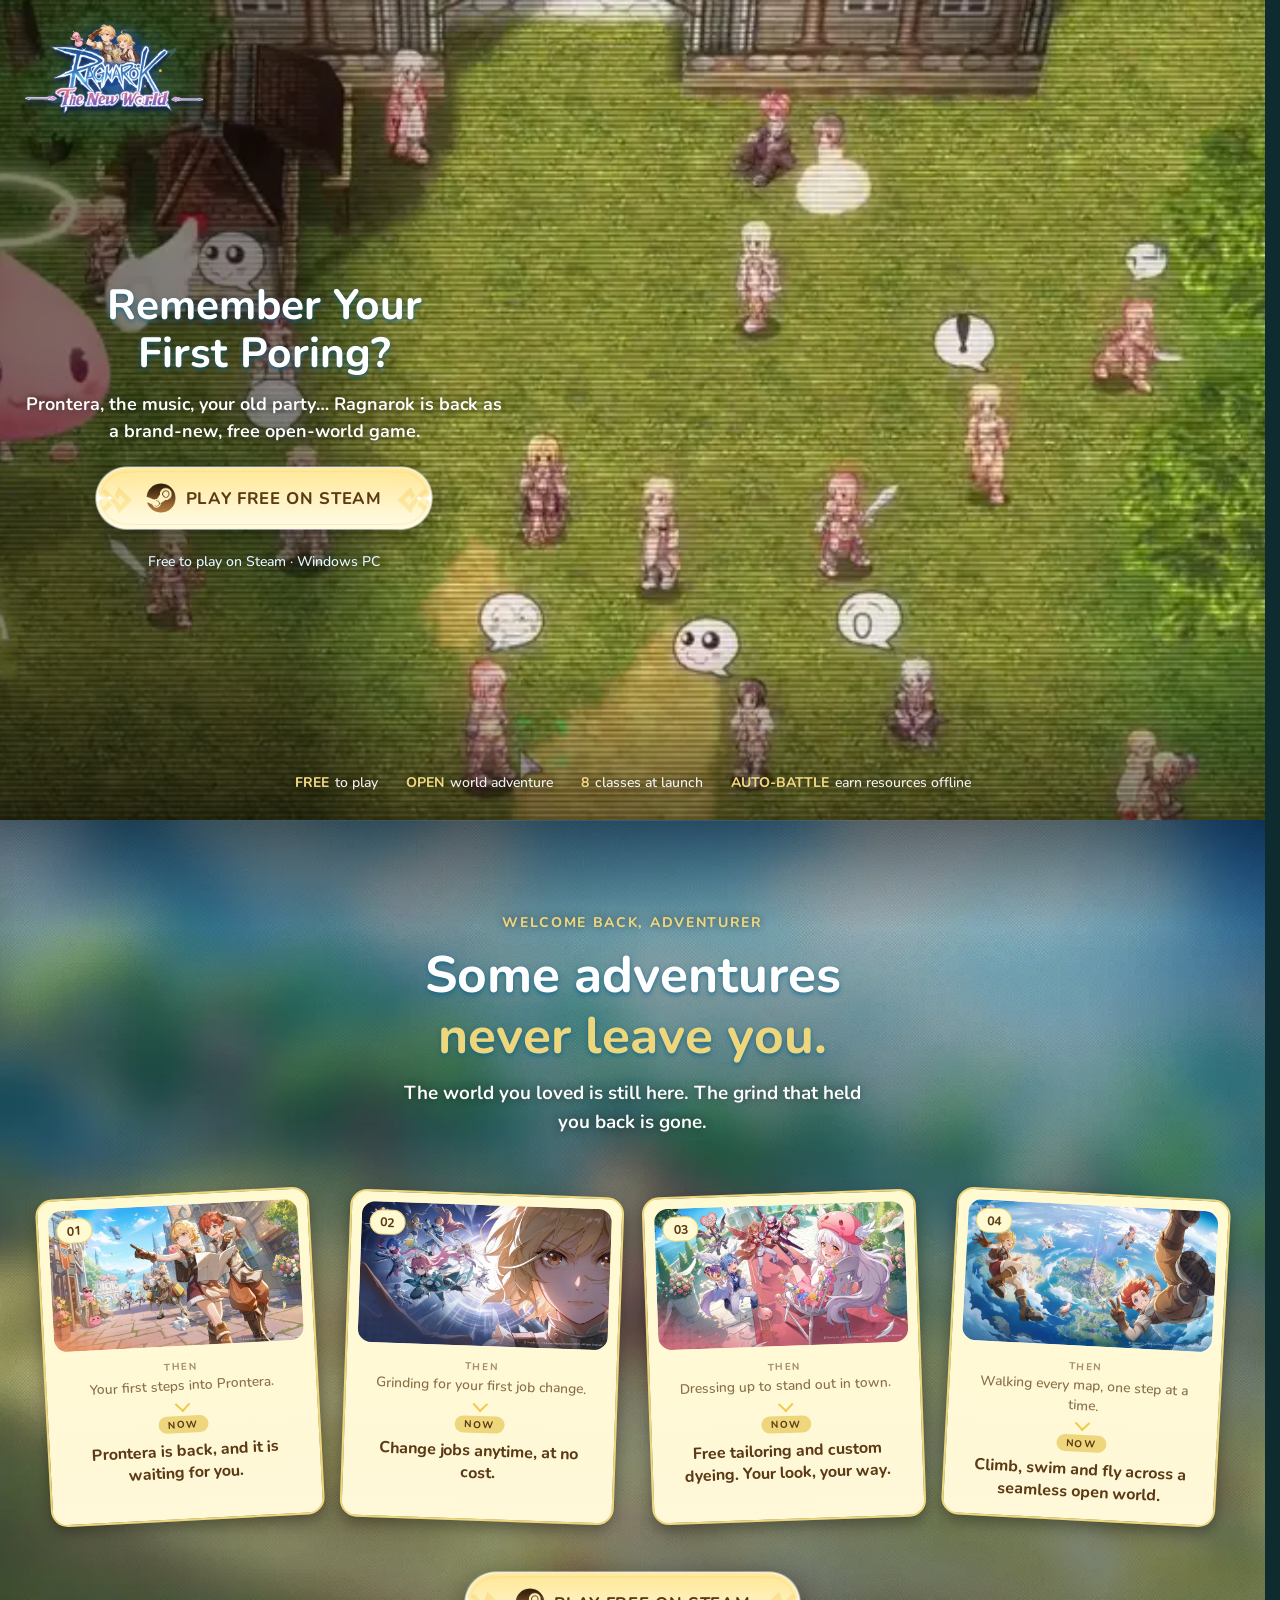
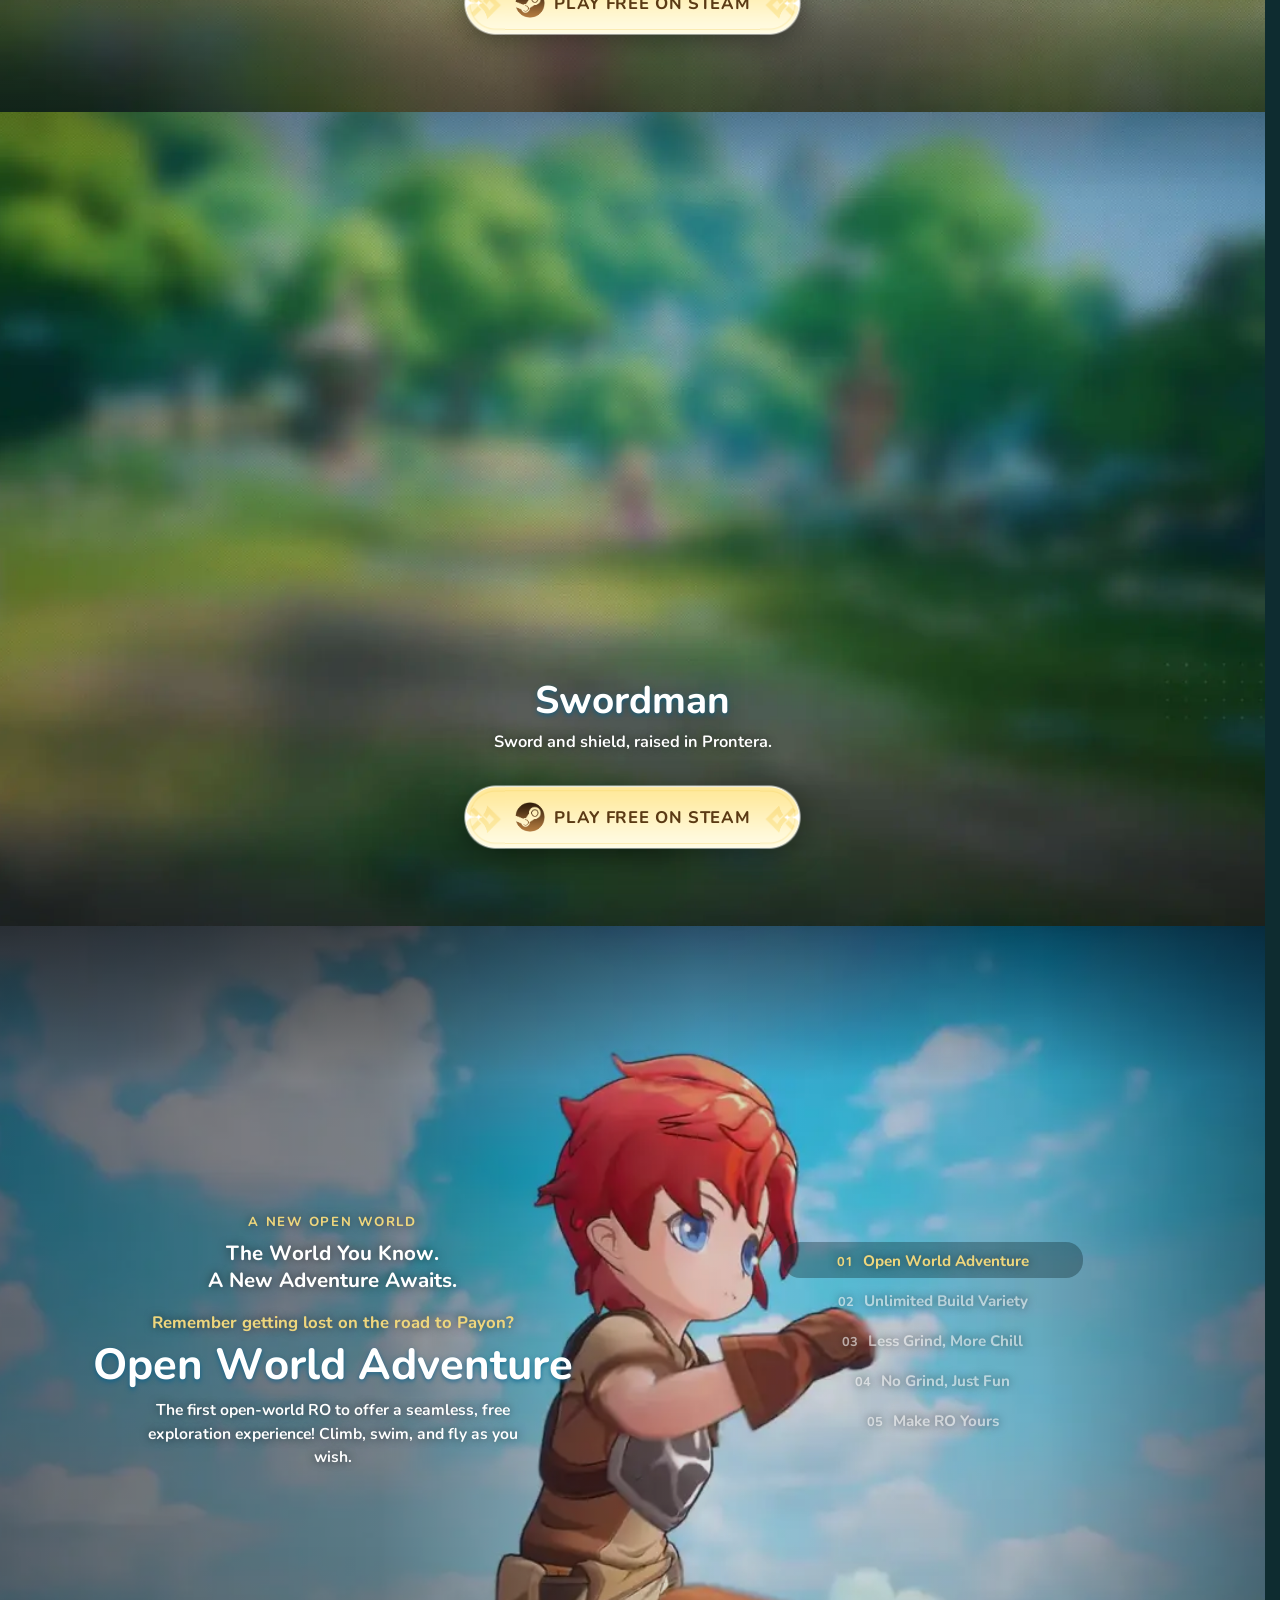
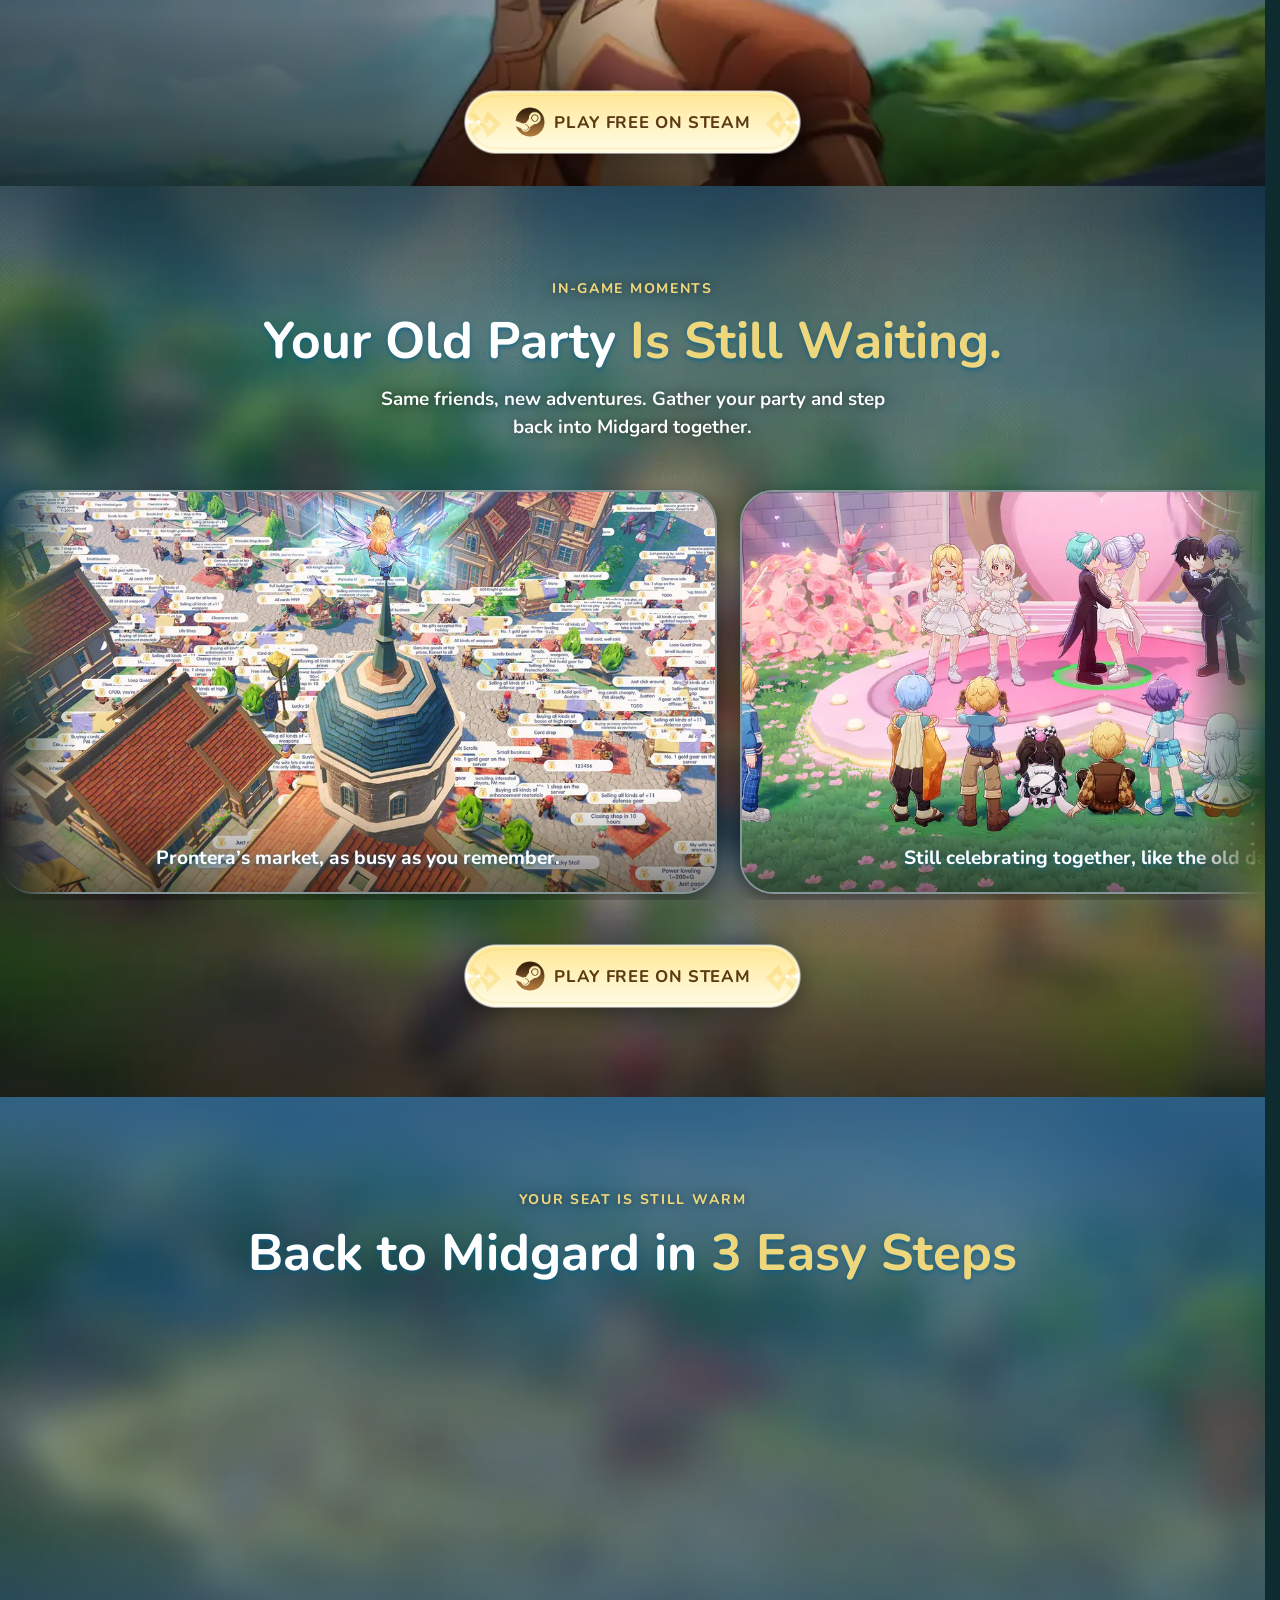
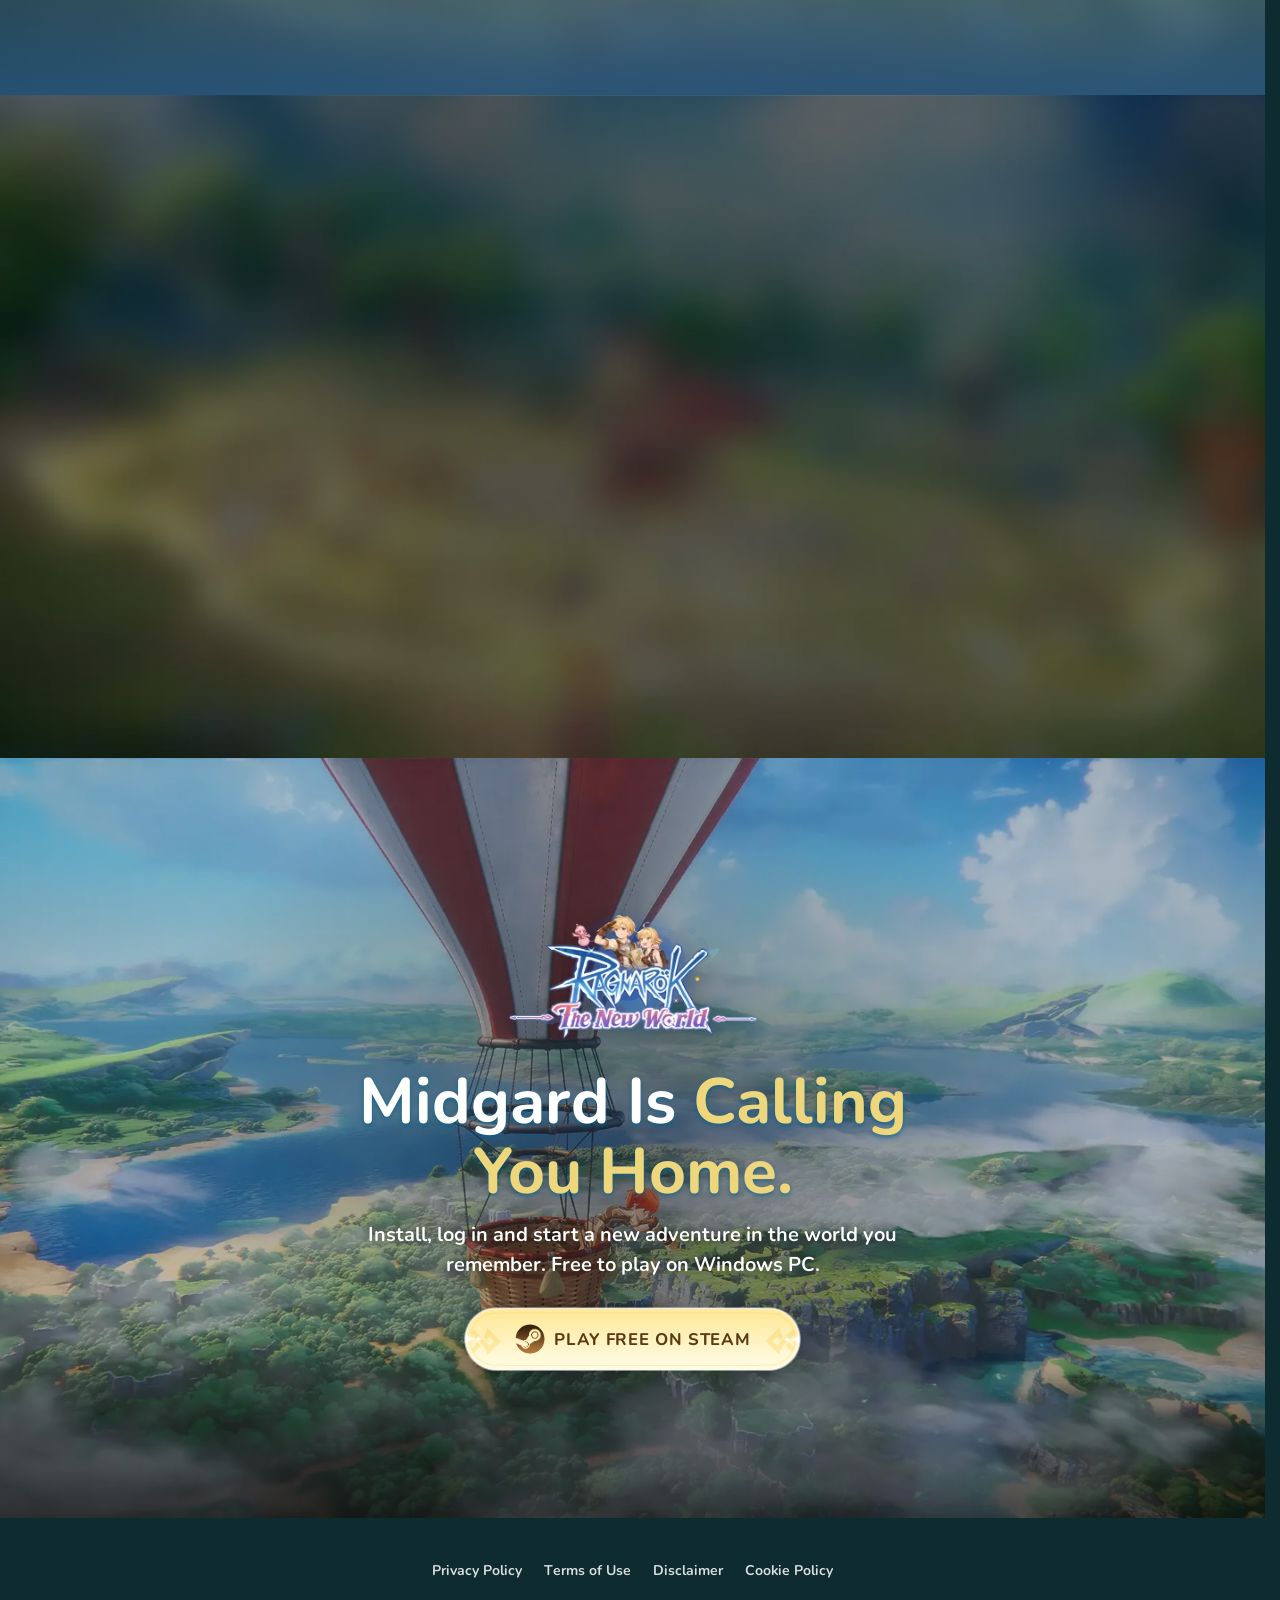
==== index.html @ 5832ddd7 "Landing Ragnarok Thaïlande – version 2 (nostalgie, charte officielle) Co-Authored-By: Claude Sonnet " ====
<!doctype html><html lang="en"><head><meta charset="utf-8"><meta name="viewport" content="width=device-width,initial-scale=1,viewport-fit=cover"><title>Ragnarok: The New World | Play Free on Steam</title><meta name="description" content="Midgard is calling you back. The world you remember, rebuilt as a vast open world. Play Ragnarok: The New World free on PC / Steam."><meta name="robots" content="noindex,nofollow"><meta property="og:type" content="website"><meta property="og:title" content="Ragnarok: The New World | Play Free on Steam"><meta property="og:description" content="Midgard is calling you back. The world you remember, rebuilt as a vast open world. Free to play on PC / Steam."><meta name="twitter:card" content="summary_large_image"><meta name="theme-color" content="#234b70"><meta name="color-scheme" content="dark"><link rel="icon" type="image/webp" href="assets/images/logo-small.webp"><link rel="preload" as="image" href="assets/images/hero-nostalgia-poster.webp" media="(min-width:901px)"><link rel="preload" as="image" href="assets/images/hero-nostalgia-bg-m.webp" media="(max-width:900px)"><noscript><style>.rv{opacity:1!important;transform:none!important}.keyart img,.wide img{clip-path:none!important;transform:none!important}.wide .cap{opacity:1!important;transform:none!important}</style></noscript><link rel="preload" as="font" type="font/woff2" href="assets/fonts/chiron-latin.woff2" crossorigin><link rel="stylesheet" href="assets/fonts/fonts.css?v=1"><link rel="stylesheet" href="style.css?v=74"><meta property="og:image" content="assets/images/og-image.webp"><meta property="og:image:alt" content="The world of Ragnarok: The New World"><meta name="twitter:image" content="assets/images/og-image.webp"><script type="application/ld+json">{"@context":"https://schema.org","@type":"WebSite","name":"Ragnarok: The New World","inLanguage":["en","th"]}</script></head><body><a class="skip" href="#main" data-i18n="skip">Skip to main content</a><header class="top" id="top"><div class="wrap"><img class="logo" src="assets/images/logo-header.webp" alt="Ragnarok: The New World" width="320" height="190"> <a class="cta sm" href="https://store.steampowered.com/app/4212480/Ragnarok_The_New_World/" rel="noopener" data-cta="header"><img class="cta-ico" src="assets/images/steam-icon.webp" alt="" width="22" height="22"><span data-i18n="cta">PLAY FREE ON STEAM</span></a></div></header><main id="main" tabindex="-1"><section class="hero hero--split" id="hero" aria-labelledby="hero-title"><div class="wrap hero-grid"><div class="hero-copy"><img class="hero-logo" fetchpriority="high" decoding="async" src="assets/images/logo-420.webp" srcset="assets/images/logo-280.webp 280w, assets/images/logo-420.webp 420w" sizes="(max-width: 820px) 210px, 280px" alt="Ragnarok: The New World" width="520" height="282"><h1 id="hero-title"><span class="hl" data-i18n="h1">Remember Your First Poring?</span></h1><p class="sub" data-i18n="heroSub">Prontera, the music, your old party… Ragnarok is back as a brand-new, free open-world game.</p><a class="cta" href="https://store.steampowered.com/app/4212480/Ragnarok_The_New_World/" rel="noopener" data-cta="hero"><img class="cta-ico" src="assets/images/steam-icon.webp" alt="" width="30" height="30"> <span data-i18n="cta">PLAY FREE ON STEAM</span></a><p class="cta-note" data-i18n="ctaNote">Free to play on Steam · Windows PC</p><p class="phone-note" aria-live="polite"><span data-i18n="phoneNote">This is a Windows PC game. On your phone?</span> <button type="button" class="linkbtn" id="sendPc" data-i18n="copyLink">Send the link to my PC</button><span class="copied" role="status"></span></p></div><div class="hero-media"><video class="hero-video" id="heroVideo" muted loop playsinline preload="none" poster="assets/images/hero-nostalgia-poster.webp" aria-hidden="true" tabindex="-1"></video></div></div><div class="strip hero-facts"><div class="wrap"><div class="fact"><b data-i18n="s1">FREE</b><span data-i18n="s1d">to play</span></div><div class="fact"><b data-i18n="s2">OPEN</b><span data-i18n="s2d">world adventure</span></div><div class="fact"><b data-i18n="s3">8</b><span data-i18n="s3d">classes at launch</span></div><div class="fact"><b data-i18n="s4">AUTO-BATTLE</b><span data-i18n="s4d">earn resources offline</span></div></div></div></section><section class="memory memory--v4" id="memory" aria-labelledby="memory-title"><div class="wrap"><div class="m3-head rv"><span class="eyebrow m4-eye" data-i18n="mEye">Welcome back, adventurer</span><h2 id="memory-title"><span data-i18n="mTitle">Some adventures <span class="hl">never leave you.</span></span></h2><p class="sub" data-i18n="mSub">The world you loved is still here. The grind that held you back is gone.</p></div><ul class="m4-cards rv"><li class="m4-card m4-c1"><div class="m4-photo"><img data-src="assets/images/memo-wp1.webp" alt="" width="800" height="450" loading="lazy" decoding="async"><span class="m4-num">01</span></div><div class="m4-text"><p class="m4-then"><span class="m4-tag" data-i18n="tnThen">Then</span><span data-i18n="tn1a">Your first steps into Prontera.</span></p><span class="m4-arrow" aria-hidden="true"></span><p class="m4-now"><span class="m4-tag m4-tag-now" data-i18n="tnNow">Now</span><span data-i18n="tn1b">Prontera is back, and it is waiting for you.</span></p></div></li><li class="m4-card m4-c2"><div class="m4-photo"><img data-src="assets/images/memo-wp2.webp" alt="" width="800" height="450" loading="lazy" decoding="async"><span class="m4-num">02</span></div><div class="m4-text"><p class="m4-then"><span class="m4-tag" data-i18n="tnThen">Then</span><span data-i18n="tn2a">Grinding for your first job change.</span></p><span class="m4-arrow" aria-hidden="true"></span><p class="m4-now"><span class="m4-tag m4-tag-now" data-i18n="tnNow">Now</span><span data-i18n="tn2b">Change jobs anytime, at no cost.</span></p></div></li><li class="m4-card m4-c3"><div class="m4-photo"><img data-src="assets/images/memo-wp3.webp" alt="" width="800" height="450" loading="lazy" decoding="async"><span class="m4-num">03</span></div><div class="m4-text"><p class="m4-then"><span class="m4-tag" data-i18n="tnThen">Then</span><span data-i18n="tn3a">Dressing up to stand out in town.</span></p><span class="m4-arrow" aria-hidden="true"></span><p class="m4-now"><span class="m4-tag m4-tag-now" data-i18n="tnNow">Now</span><span data-i18n="tn3b">Free tailoring and custom dyeing. Your look, your way.</span></p></div></li><li class="m4-card m4-c4"><div class="m4-photo"><img data-src="assets/images/memo-wp4.webp" alt="" width="800" height="450" loading="lazy" decoding="async"><span class="m4-num">04</span></div><div class="m4-text"><p class="m4-then"><span class="m4-tag" data-i18n="tnThen">Then</span><span data-i18n="tn4a">Walking every map, one step at a time.</span></p><span class="m4-arrow" aria-hidden="true"></span><p class="m4-now"><span class="m4-tag m4-tag-now" data-i18n="tnNow">Now</span><span data-i18n="tn4b">Climb, swim and fly across a seamless open world.</span></p></div></li></ul><div class="tn-cta rv"><a class="cta" href="https://store.steampowered.com/app/4212480/Ragnarok_The_New_World/" rel="noopener" data-cta="memory"><img class="cta-ico" src="assets/images/steam-icon.webp" alt="" width="30" height="30"> <span data-i18n="cta">PLAY FREE ON STEAM</span></a></div></div></section><section class="classes classes--ro lu" id="classes" aria-labelledby="classes-title"><div class="wrap"><div class="rs-head rv"><span class="eyebrow" data-i18n="clsEye">Your old main</span><h2 id="classes-title"><span data-i18n="clsTitle">Which Class Was Yours?</span></h2><p class="sub" data-i18n="clsSub">Choose the class you loved, or try a new path.</p></div></div><div class="lu-stage rv"><div class="lu-row"><button type="button" class="lu-duo lu-merchant" data-cls="merchant" aria-pressed="false" style="--i:0"><img data-src="assets/images/cls/card-merchant.webp" alt="" width="538" height="560" decoding="async"><span class="lu-lbl">Merchant</span></button><button type="button" class="lu-duo lu-thief" data-cls="thief" aria-pressed="false" style="--i:1"><img data-src="assets/images/cls/card-thief.webp" alt="" width="464" height="560" decoding="async"><span class="lu-lbl">Thief</span></button><button type="button" class="lu-duo lu-archer" data-cls="archer" aria-pressed="false" style="--i:2"><img data-src="assets/images/cls/card-archer.webp" alt="" width="460" height="560" decoding="async"><span class="lu-lbl">Archer</span></button><button type="button" class="lu-duo lu-swordman is-on" data-cls="swordman" aria-pressed="true" style="--i:3"><img data-src="assets/images/cls/card-swordman.webp" alt="" width="630" height="560" decoding="async"><span class="lu-lbl">Swordman</span></button><button type="button" class="lu-duo lu-mage" data-cls="mage" aria-pressed="false" style="--i:4"><img data-src="assets/images/cls/card-mage.webp" alt="" width="570" height="560" decoding="async"><span class="lu-lbl">Mage</span></button><button type="button" class="lu-duo lu-acolyte" data-cls="acolyte" aria-pressed="false" style="--i:5"><img data-src="assets/images/cls/card-acolyte.webp" alt="" width="530" height="560" decoding="async"><span class="lu-lbl">Acolyte</span></button><button type="button" class="lu-duo lu-gunslinger" data-cls="gunslinger" aria-pressed="false" style="--i:6"><img data-src="assets/images/cls/card-gunslinger.webp" alt="" width="538" height="560" decoding="async"><span class="lu-lbl">Gunslinger</span></button><button type="button" class="lu-duo lu-druid" data-cls="druid" aria-pressed="false" style="--i:7"><img data-src="assets/images/cls/card-druid.webp" alt="" width="506" height="560" decoding="async"><span class="lu-lbl">Druid</span></button></div></div><div class="wrap"><div class="lu-panel" aria-live="polite"><span class="lu-new" data-i18n="clsNew" hidden>New class</span><h3 class="lu-name">Swordman</h3><p class="lu-tag" data-i18n="ct_swordman">Sword and shield, raised in Prontera.</p></div><div class="rs-cta"><a class="cta" href="https://store.steampowered.com/app/4212480/Ragnarok_The_New_World/" rel="noopener" data-cta="classes"><img class="cta-ico" src="assets/images/steam-icon.webp" alt="" width="30" height="30"> <span data-i18n="cta">PLAY FREE ON STEAM</span></a></div></div></section><section class="world world--tabs" id="world" aria-labelledby="world-title"><div class="ws-bgs" aria-hidden="true"><div class="ws-bg is-on" data-i="1"><img class="ws-poster" src="assets/images/world/w1-poster.webp" alt=""  decoding="async"><video muted playsinline preload="none" data-src="assets/video/world/w1.mp4?v=2"></video></div><div class="ws-bg" data-i="2"><img class="ws-poster" src="assets/images/world/w2-poster.webp" alt="" loading="lazy" decoding="async"><video muted playsinline preload="none" data-src="assets/video/world/w2.mp4?v=2"></video></div><div class="ws-bg" data-i="3"><img class="ws-poster" src="assets/images/world/w3-poster.webp" alt="" loading="lazy" decoding="async"><video muted playsinline preload="none" data-src="assets/video/world/w3.mp4?v=2"></video></div><div class="ws-bg" data-i="4"><img class="ws-poster" src="assets/images/world/w4-poster.webp" alt="" loading="lazy" decoding="async"><video muted playsinline preload="none" data-src="assets/video/world/w4.mp4?v=2"></video></div><div class="ws-bg" data-i="5"><img class="ws-poster" src="assets/images/world/w5-poster.webp" alt="" loading="lazy" decoding="async"><video muted playsinline preload="none" data-src="assets/video/world/w5.mp4?v=2"></video></div></div><div class="ws-shade" aria-hidden="true"></div><div class="wrap ws-inner"><div class="ws-copy"><div class="ws-head"><span class="eyebrow" data-i18n="wEye">A new open world</span><h2 id="world-title"><span data-i18n="wTitle">The World You Know.<br><span class="hl">A New Adventure Awaits.</span></span></h2></div><div class="ws-steps" aria-live="polite"><div class="ws-step is-on" data-i="1"><p class="ws-kick" data-i18n="wk1">Remember getting lost on the road to Payon?</p><h3 data-i18n="wt1">Open World Adventure</h3><p data-i18n="wd1">The first open-world RO to offer a seamless, free exploration experience! Climb, swim, and fly as you wish.</p></div><div class="ws-step" data-i="2"><p class="ws-kick" data-i18n="wk2">Those nights debating stat points with friends?</p><h3 data-i18n="wt2">Unlimited Build Variety</h3><p data-i18n="wd2">No fixed meta, no standard solution. Mix and match skills freely, and respec and change jobs at zero cost!</p></div><div class="ws-step" data-i="3"><p class="ws-kick" data-i18n="wk3">That breath you held at the refiner?</p><h3 data-i18n="wt3">Less Grind, More Chill</h3><p data-i18n="wd3">Grow even while you’re offline. Resource retrieval is free forever, and you can safely refine up to +15 without losing levels or breaking your gear!</p></div><div class="ws-step" data-i="4"><p class="ws-kick" data-i18n="wk4">Leaving the game on all night to farm?</p><h3 data-i18n="wt4">No Grind, Just Fun</h3><p data-i18n="wd4">Auto-battle frees up your hands, while offline rewards accumulate continuously. No burnout, no competition. Just pure RO fun, made easy.</p></div><div class="ws-step" data-i="5"><p class="ws-kick" data-i18n="wk5">Showing off your first rare headgear?</p><h3 data-i18n="wt5">Make RO Yours</h3><p data-i18n="wd5">Free tailoring, custom dyeing and detailed adjustments. Mix and match pieces to create a unique look across the server!</p></div></div><div class="ws-cta"><a class="cta" href="https://store.steampowered.com/app/4212480/Ragnarok_The_New_World/" rel="noopener" data-cta="world"><img class="cta-ico" src="assets/images/steam-icon.webp" alt="" width="30" height="30"> <span data-i18n="cta">PLAY FREE ON STEAM</span></a></div></div><ol class="ws-tabs"><li><button type="button" class="ws-tab is-on" data-i="1" aria-pressed="true"><span class="ws-tn">01</span><span data-i18n="wt1">Open World Adventure</span></button></li><li><button type="button" class="ws-tab" data-i="2" aria-pressed="false"><span class="ws-tn">02</span><span data-i18n="wt2">Unlimited Build Variety</span></button></li><li><button type="button" class="ws-tab" data-i="3" aria-pressed="false"><span class="ws-tn">03</span><span data-i18n="wt3">Less Grind, More Chill</span></button></li><li><button type="button" class="ws-tab" data-i="4" aria-pressed="false"><span class="ws-tn">04</span><span data-i18n="wt4">No Grind, Just Fun</span></button></li><li><button type="button" class="ws-tab" data-i="5" aria-pressed="false"><span class="ws-tn">05</span><span data-i18n="wt5">Make RO Yours</span></button></li></ol></div></section><section class="play play--moments" id="play" aria-labelledby="play-title"><div class="wrap"><div class="pc-head rv"><span class="eyebrow" data-i18n="pEye">In-game moments</span><h2 id="play-title"><span data-i18n="pTitle">Your Old Party <span class="hl">Is Still Waiting.</span></span></h2><p class="sub" data-i18n="pSub">Same friends, new adventures. Gather your party and step back into Midgard together.</p></div></div><div class="mo-reel rv"><div class="mo-track"><figure class="mo-slide"><img data-src="assets/images/moments/m1.webp?v=2" alt="" width="1120" height="630" decoding="async"><figcaption data-i18n="mc1">Prontera’s market, as busy as you remember.</figcaption></figure><figure class="mo-slide"><img data-src="assets/images/moments/m2.webp?v=2" alt="" width="1120" height="630" decoding="async"><figcaption data-i18n="mc2">Still celebrating together, like the old days.</figcaption></figure><figure class="mo-slide"><img data-src="assets/images/moments/m3.webp?v=2" alt="" width="1120" height="630" decoding="async"><figcaption data-i18n="mc3">Your party, ready for the next journey.</figcaption></figure><figure class="mo-slide"><img data-src="assets/images/moments/m4.webp?v=2" alt="" width="1120" height="630" decoding="async"><figcaption data-i18n="mc4">Remember just hanging out in town with friends?</figcaption></figure><figure class="mo-slide"><img data-src="assets/images/moments/m5.webp?v=2" alt="" width="1120" height="630" decoding="async"><figcaption data-i18n="mc5">Some evenings in Midgard you never forget.</figcaption></figure><figure class="mo-slide" aria-hidden="true"><img data-src="assets/images/moments/m1.webp?v=2" alt="" width="1120" height="630" decoding="async"><figcaption data-i18n="mc1">Prontera’s market, as busy as you remember.</figcaption></figure><figure class="mo-slide" aria-hidden="true"><img data-src="assets/images/moments/m2.webp?v=2" alt="" width="1120" height="630" decoding="async"><figcaption data-i18n="mc2">Still celebrating together, like the old days.</figcaption></figure><figure class="mo-slide" aria-hidden="true"><img data-src="assets/images/moments/m3.webp?v=2" alt="" width="1120" height="630" decoding="async"><figcaption data-i18n="mc3">Your party, ready for the next journey.</figcaption></figure><figure class="mo-slide" aria-hidden="true"><img data-src="assets/images/moments/m4.webp?v=2" alt="" width="1120" height="630" decoding="async"><figcaption data-i18n="mc4">Remember just hanging out in town with friends?</figcaption></figure><figure class="mo-slide" aria-hidden="true"><img data-src="assets/images/moments/m5.webp?v=2" alt="" width="1120" height="630" decoding="async"><figcaption data-i18n="mc5">Some evenings in Midgard you never forget.</figcaption></figure></div></div><div class="wrap"><div class="pc-cta"><a class="cta" href="https://store.steampowered.com/app/4212480/Ragnarok_The_New_World/" rel="noopener" data-cta="play"><img class="cta-ico" src="assets/images/steam-icon.webp" alt="" width="30" height="30"> <span data-i18n="cta">PLAY FREE ON STEAM</span></a></div></div></section><section class="steps steps--path" id="steps" aria-labelledby="steps-title"><div class="wrap"><div class="head rv"><span class="eyebrow" data-i18n="stEye">Your seat is still warm</span><h2 id="steps-title"><span data-i18n="stTitle">Back to Midgard in <span class="hl">3 Easy Steps</span></span></h2></div><div class="steps-grid sp-path rv"><div class="step"><span class="sp-num" aria-hidden="true">01</span><h3 data-i18n="st1">Open Steam</h3><p data-i18n="st1d">Press Play Free on Steam. The game page opens on Steam.</p></div><div class="step"><span class="sp-num" aria-hidden="true">02</span><h3 data-i18n="st2">Install for free</h3><p data-i18n="st2d">Download the game. It needs at least 30 GB of free space.</p></div><div class="step"><span class="sp-num" aria-hidden="true">03</span><h3 data-i18n="st3">Create an account and log in</h3><p data-i18n="st3d">Make your Gravity account in the launcher, then log in and enter Midgard.</p></div></div><div class="cta-row rv"><a class="cta" href="https://store.steampowered.com/app/4212480/Ragnarok_The_New_World/" rel="noopener" data-cta="steps"><img class="cta-ico" src="assets/images/steam-icon.webp" alt="" width="30" height="30"><span data-i18n="cta">PLAY FREE ON STEAM</span></a></div></div></section><section class="faq faq--ro" id="faq" aria-labelledby="faq-title"><div class="wrap"><div class="head rv"><span class="eyebrow" data-i18n="qEye">Good to know</span><h2 id="faq-title"><span data-i18n="qTitle">Quick answers</span></h2></div><div class="faq-list rv"><details><summary data-i18n="q1">Is it really free?</summary><p data-i18n="a1">Yes. Ragnarok: The New World is free to play on Steam. It includes optional in-app purchases.</p></details><details><summary data-i18n="q2">Do I need an account?</summary><p data-i18n="a2">Yes. A Gravity account is required and you create it in the game launcher the first time you start.</p></details><details><summary data-i18n="q3">Will it run on my PC?</summary><p data-i18n="a3">It runs on Windows PC. Steam lists 12 GB of RAM as the minimum and 16 GB as recommended, plus 30 GB of free disk space and a broadband connection.</p></details><details><summary data-i18n="q4">Is this the original Ragnarok Online?</summary><p data-i18n="a4">No. It is a new game with a familiar world and classes, rebuilt as an open world. It is not the 2002 client.</p></details><details><summary data-i18n="q5">Is the game in Thai?</summary><p data-i18n="a5">Yes. Steam lists Thai with full audio support, along with English, Indonesian and Simplified Chinese.</p></details></div></div></section><section class="final final--ro" id="final" aria-labelledby="final-title"><div class="wrap rv"><img class="final-logo" src="assets/images/logo-420.webp" srcset="assets/images/logo-280.webp 280w, assets/images/logo-420.webp 420w" sizes="(max-width: 820px) 210px, 280px" alt="" loading="lazy" width="520" height="282"><h2 id="final-title"><span data-i18n="fTitle">Midgard Is <span class="hl">Calling You Home.</span></span></h2><p class="sub" data-i18n="fSub">Install, log in and start a new adventure in the world you remember. Free to play on Windows PC.</p><a class="cta" href="https://store.steampowered.com/app/4212480/Ragnarok_The_New_World/" rel="noopener" data-cta="final"><img class="cta-ico" src="assets/images/steam-icon.webp" alt="" width="30" height="30"> <span data-i18n="cta">PLAY FREE ON STEAM</span></a></div></section></main><footer><div class="wrap"><nav class="flinks" data-i18n-label="legalNav" aria-label="Legal"><a href="legal/privacy.html" data-i18n="fl1">Privacy Policy</a> <a href="legal/terms.html" data-i18n="fl2">Terms of Use</a> <a href="legal/disclaimer.html" data-i18n="fl3">Disclaimer</a> <a href="legal/cookies.html" data-i18n="fl4">Cookie Policy</a></nav></div></footer><div class="sticky" id="sticky"><a class="cta" href="https://store.steampowered.com/app/4212480/Ragnarok_The_New_World/" rel="noopener" data-cta="sticky"><img class="cta-ico" src="assets/images/steam-icon.webp" alt="" width="30" height="30"><span data-i18n="cta">PLAY FREE ON STEAM</span></a></div><script src="script.js?v=31" data-app defer="defer"></script><script src="assets/js/lineup.js?v=2" defer></script><script src="assets/js/world.js?v=3" defer></script><script src="assets/js/moments.js?v=2" defer></script></body></html>
---- assets/fonts/fonts.css ----
@font-face{font-family:'Chiron GoRound TC';font-style:normal;font-weight:400;font-display:swap;src:url(chiron-latin-ext.woff2) format('woff2');unicode-range:U+0100-02BA, U+02BD-02C5, U+02C7-02CC, U+02CE-02D7, U+02DD-02FF, U+0304, U+0308, U+0329, U+1D00-1DBF, U+1E00-1E9F, U+1EF2-1EFF, U+2020, U+20A0-20AB, U+20AD-20C4, U+2113, U+2C60-2C7F, U+A720-A7FF}
@font-face{font-family:'Chiron GoRound TC';font-style:normal;font-weight:400;font-display:swap;src:url(chiron-latin.woff2) format('woff2');unicode-range:U+0000-00FF, U+0131, U+0152-0153, U+02BB-02BC, U+02C6, U+02DA, U+02DC, U+0304, U+0308, U+0329, U+2000-206F, U+20AC, U+2122, U+2191, U+2193, U+2212, U+2215, U+FEFF, U+FFFD}
@font-face{font-family:'Chiron GoRound TC';font-style:normal;font-weight:500;font-display:swap;src:url(chiron-latin-ext.woff2) format('woff2');unicode-range:U+0100-02BA, U+02BD-02C5, U+02C7-02CC, U+02CE-02D7, U+02DD-02FF, U+0304, U+0308, U+0329, U+1D00-1DBF, U+1E00-1E9F, U+1EF2-1EFF, U+2020, U+20A0-20AB, U+20AD-20C4, U+2113, U+2C60-2C7F, U+A720-A7FF}
@font-face{font-family:'Chiron GoRound TC';font-style:normal;font-weight:500;font-display:swap;src:url(chiron-latin.woff2) format('woff2');unicode-range:U+0000-00FF, U+0131, U+0152-0153, U+02BB-02BC, U+02C6, U+02DA, U+02DC, U+0304, U+0308, U+0329, U+2000-206F, U+20AC, U+2122, U+2191, U+2193, U+2212, U+2215, U+FEFF, U+FFFD}
@font-face{font-family:'Chiron GoRound TC';font-style:normal;font-weight:600;font-display:swap;src:url(chiron-latin-ext.woff2) format('woff2');unicode-range:U+0100-02BA, U+02BD-02C5, U+02C7-02CC, U+02CE-02D7, U+02DD-02FF, U+0304, U+0308, U+0329, U+1D00-1DBF, U+1E00-1E9F, U+1EF2-1EFF, U+2020, U+20A0-20AB, U+20AD-20C4, U+2113, U+2C60-2C7F, U+A720-A7FF}
@font-face{font-family:'Chiron GoRound TC';font-style:normal;font-weight:600;font-display:swap;src:url(chiron-latin.woff2) format('woff2');unicode-range:U+0000-00FF, U+0131, U+0152-0153, U+02BB-02BC, U+02C6, U+02DA, U+02DC, U+0304, U+0308, U+0329, U+2000-206F, U+20AC, U+2122, U+2191, U+2193, U+2212, U+2215, U+FEFF, U+FFFD}
@font-face{font-family:'Noto Sans Thai';font-style:normal;font-weight:400;font-display:swap;src:url(notosans-thai.woff2) format('woff2');unicode-range:U+02D7, U+0303, U+0331, U+0E01-0E5B, U+200C-200D, U+25CC}
@font-face{font-family:'Noto Sans Thai';font-style:normal;font-weight:500;font-display:swap;src:url(notosans-thai.woff2) format('woff2');unicode-range:U+02D7, U+0303, U+0331, U+0E01-0E5B, U+200C-200D, U+25CC}
@font-face{font-family:'Noto Sans Thai';font-style:normal;font-weight:600;font-display:swap;src:url(notosans-thai.woff2) format('woff2');unicode-range:U+02D7, U+0303, U+0331, U+0E01-0E5B, U+200C-200D, U+25CC}
---- style.css ----
:root{--navy:#44684f;--navy2:#506759;--ink:#ffffff;--muted:rgba(255,255,255,.9);--gold:#ffdf65;--gold2:#f2c94c;--cream:#fff8d9;--pale:#eed67d;--radius:22px;--max:1180px}*{box-sizing:border-box}html{scroll-behavior:smooth;-webkit-text-size-adjust:100%}body{margin:0;background:var(--navy);color:var(--ink);text-shadow:0 0 8px rgba(0,0,0,.5);font-family:Nunito,Kanit,Noto Sans Thai,system-ui,-apple-system,Segoe UI,Roboto,sans-serif;line-height:1.55;overflow-x:hidden}img{max-width:100%;height:auto;display:block}a{color:inherit}.wrap{width:min(var(--max),100% - 32px);margin-inline:auto}.eyebrow{display:inline-block;font-weight:700;letter-spacing:.16em;text-transform:uppercase;font-size:.78rem;color:#eed67d;margin-bottom:.7rem}h1,h2,h3{line-height:1.12;margin:0}h2{font-size:clamp(1.9rem,4.6vw,3.2rem);font-weight:800;letter-spacing:-.01em}.hl{color:#fff8d9}.sub{color:var(--muted);font-size:clamp(1rem,2vw,1.18rem);max-width:58ch}section{position:relative;padding:clamp(56px,8vw,104px) 0}.head{position:relative;text-align:center;margin-bottom:40px}.head .sub{margin:.9rem auto 0}.cta{display:inline-flex;align-items:center;gap:.7rem;border:0;cursor:pointer;font:inherit;font-weight:700;color:#6b4923;text-decoration:none;background:linear-gradient(180deg,#fff8d9 0%,var(--gold) 55%,var(--gold2) 100%);padding:1.05rem 2.2rem;border-radius:999px;font-size:clamp(1.05rem,2.4vw,1.3rem);letter-spacing:.02em;box-shadow:0 10px 30px #f2c14e73,inset 0 2px #ffffffa6,inset 0 -4px #a0460059;transition:transform .15s,box-shadow .15s;position:relative;overflow:hidden}.cta:hover{transform:translateY(-2px) scale(1.03);box-shadow:0 14px 38px #f2c14e9e,inset 0 2px #ffffffa6,inset 0 -4px #a0460059}.cta:after{content:"";position:absolute;inset:0;background:linear-gradient(110deg,transparent 30%,rgba(255,255,255,.55) 50%,transparent 70%);transform:translate(-120%);animation:shine 3.2s ease-in-out infinite}@keyframes shine{60%,to{transform:translate(120%)}}.cta svg{width:1.35em;height:1.35em;flex:none}.cta.sm{padding:.55rem 1.3rem;font-size:.95rem;box-shadow:0 6px 18px #f2c14e66,inset 0 2px #fff9,inset 0 -3px #a0460059}.cta-note{margin:.8rem 0 0;font-size:.9rem;color:#fff;text-shadow:0 1px 8px rgba(0,0,0,.7)}:focus-visible{outline:3px solid #fffad1;outline-offset:3px}header.top{position:fixed;inset:0 0 auto;z-index:50;padding:9px 0;transition:background .25s,backdrop-filter .25s,transform .25s}header.top.solid{background:#000000db;backdrop-filter:blur(10px)}.top .wrap{display:flex;align-items:center;justify-content:space-between;gap:12px;min-height:50px}.top .logo,.top .cta{opacity:0;visibility:hidden;pointer-events:none;transition:opacity .3s,visibility .3s}.top .logo{height:48px;width:auto}header.top.solid .logo,header.top.solid .cta{opacity:1;visibility:visible;pointer-events:auto}.hero{min-height:min(100svh,820px);display:flex;align-items:center;padding:84px 0 56px;background:#44684f url(assets/images/hero-bg.webp) center 78%/cover no-repeat;isolation:isolate;overflow:hidden}.hero:before{content:"";position:absolute;inset:0;z-index:-1;background:radial-gradient(ellipse 62% 70% at 50% 46%,#0000008c,#0000004d 55%,#0000),linear-gradient(180deg,#0000 70%,#00000073)}.hero-video{position:absolute;inset:0;width:100%;height:100%;object-fit:cover;z-index:-2;background:#44684f}.hero-grid{display:grid;grid-template-columns:minmax(0,760px);gap:24px;align-items:center;justify-content:center;text-align:center}.hero h1{text-wrap:balance}.hero-logo{width:min(230px,52%);margin-bottom:10px;filter:drop-shadow(0 8px 22px rgba(0,0,0,.5));animation:float 3.2s ease-in-out infinite}@keyframes float{50%{transform:translateY(-8px)}}.hero .eyebrow{background:#0009;border:1px solid rgba(255,223,101,.55);padding:.28rem .8rem;border-radius:999px;letter-spacing:.1em;margin-bottom:.9rem}.hero h1{font-size:clamp(2.2rem,5vw,4.3rem);font-weight:800;letter-spacing:-.02em;text-shadow:0 4px 30px rgba(0,0,0,.55)}.hero h1 .hl{color:#fff}.hero .sub{margin:1rem 0 1.5rem;color:#fff;text-shadow:0 2px 14px rgba(0,0,0,.65)}.strip{background:#0000008c;border-block:1px solid rgba(255,255,255,.12);padding:0}.strip .wrap{display:grid;grid-template-columns:repeat(4,1fr);gap:0}.fact{padding:20px 14px;text-align:center;border-inline-end:1px solid rgba(255,255,255,.1)}.fact:last-child{border:0}.fact b{display:block;font-size:clamp(1.15rem,2.4vw,1.6rem);font-weight:800;color:#fff8d9}.fact span{font-size:.88rem;color:var(--muted)}.memory{background:linear-gradient(#0006,#0006),#44684f;overflow:hidden}.memory.ready{background:linear-gradient(#0006,#0006),url(assets/images/bg-feature.webp) center/cover}.memory:before{content:"";position:absolute;width:620px;height:620px;right:-160px;top:-120px;border-radius:50%;background:radial-gradient(circle,rgba(255,223,101,.16),transparent 65%);pointer-events:none}.memory-grid{display:grid;grid-template-columns:.85fr 1.15fr;gap:clamp(24px,5vw,64px);align-items:center;position:relative}.memories{list-style:none;margin:1.6rem 0 0;padding:0;display:grid;gap:10px}.memories li{display:flex;align-items:center;gap:16px;padding:14px 18px;border-radius:16px;background:#00000073;border:1px solid rgba(255,255,255,.12);font-weight:600;font-size:1.05rem}.memories b{font-size:1.5rem;font-weight:800;color:#eed67d;min-width:2.2ch}.bridge{margin:1.6rem 0 0;font-size:clamp(1.2rem,2.6vw,1.6rem);font-weight:700;line-height:1.3;color:#fff}.keyart{margin:0;position:relative}.keyart:before{content:"";position:absolute;inset:-3px;border-radius:26px;background:var(--gold);box-shadow:0 0 14px #ffdf6540;z-index:0}.keyart img{position:relative;z-index:1;width:100%;aspect-ratio:1000/563;object-fit:cover;object-position:50% 50%;border-radius:24px;box-shadow:0 30px 70px #0000008c}.ribbon-wrap{overflow:hidden;background:var(--navy);position:relative;z-index:4}.ribbon{overflow:hidden;background:#00000080;color:#fff8d9;font-weight:800;letter-spacing:.14em;font-size:clamp(.9rem,2vw,1.15rem);padding:.75rem 0}.ribbon-track{display:flex;width:max-content;animation:marq 26s linear infinite}.ribbon-track span{white-space:pre;padding-right:.5ch}@keyframes marq{to{transform:translate(-25%)}}.classes{background:#44684f;overflow:hidden}.classes.ready{background:url(assets/images/bg-occupation.webp) center/cover}.classes:before{content:"";position:absolute;inset:0;background:#00000059;pointer-events:none}.car{position:relative}.track{display:flex;gap:18px;overflow-x:auto;scroll-snap-type:x mandatory;padding:10px 4px 26px;scrollbar-width:none;-webkit-overflow-scrolling:touch}.track::-webkit-scrollbar{display:none}.slide{flex:0 0 clamp(250px,28%,340px);scroll-snap-align:center}.ccard{height:100%;background:#00000073;border:1px solid rgba(255,255,255,.12);border-radius:var(--radius);padding:16px 16px 20px;text-align:center;transition:transform .2s ease-out,translate .25s,scale .25s,border-color .25s,box-shadow .25s}.ccard:hover{translate:0 -8px;border-color:var(--gold);box-shadow:0 18px 40px #0006}.ccard .art{height:270px;display:grid;place-items:center;margin-bottom:8px}.ccard .art img{height:270px;width:auto;max-width:100%;object-fit:contain;filter:drop-shadow(0 14px 18px rgba(0,0,0,.45))}.ccard h3{font-size:1.4rem;font-weight:700}.tag{display:inline-block;margin-top:.35rem;font-size:.78rem;font-weight:600;letter-spacing:.08em;text-transform:uppercase;color:#e0f7ff;background:#274a2199;border:1px solid rgba(255,255,255,.12);padding:.12rem .7rem;border-radius:999px}.tag.new{background:#ffdf65;border-color:#ffdf65;color:#6b4923;text-shadow:none}.arrows{display:flex;justify-content:center;gap:12px;align-items:center;margin-top:4px}.arrow{width:48px;height:48px;border-radius:50%;border:1px solid rgba(255,255,255,.55);background:#00000073;color:#fff;font-size:1.4rem;cursor:pointer;transition:background .2s}.arrow:hover{background:var(--gold);color:#6b4923;text-shadow:none}.dots{display:flex;gap:7px;margin:0 8px}.dots button{position:relative;width:9px;height:9px;border-radius:50%;border:0;padding:0;background:#fff6;cursor:pointer;transition:.2s}.dots button:after{content:"";position:absolute;inset:-9px}.dots button[aria-current=true]{background:var(--gold);width:24px;border-radius:9px}.world{background:linear-gradient(#00000073,#00000073),#44684f}.world.ready{background:linear-gradient(#00000073,#00000073),url(assets/images/bg-news.webp) center/cover}.world-grid{display:grid;grid-template-columns:repeat(5,1fr);gap:14px}.wcard{position:relative;border-radius:var(--radius);overflow:hidden;min-height:430px;background:#000 center/cover;display:flex;align-items:flex-end;isolation:isolate}.wcard:before{content:"";position:absolute;inset:0;background:inherit;z-index:-2;transition:transform .7s}.wcard:hover{filter:saturate(1.2)}.wcard:after{content:"";position:absolute;inset:0;z-index:-1;background:linear-gradient(180deg,transparent 40%,rgba(0,0,0,.92))}.wcard .txt{padding:18px;text-shadow:0 2px 10px rgba(0,0,0,.8)}.wcard .ttl{height:34px;width:auto;margin-bottom:10px}.wcard p{margin:0;font-size:.95rem;color:#fff}.wide{margin-top:26px;border-radius:var(--radius);overflow:hidden;border:1px solid rgba(255,255,255,.12);position:relative}.wide img{width:100%;aspect-ratio:21/9;object-fit:cover}.wide:after{content:"";position:absolute;inset:0;background:linear-gradient(90deg,rgba(0,0,0,.5),transparent 42%)}.wide .cap{position:absolute;z-index:2;left:clamp(18px,4vw,48px);bottom:clamp(18px,4vw,44px);font-size:clamp(1.8rem,5vw,3.6rem);font-weight:800;line-height:1.05;text-shadow:0 4px 24px rgba(0,0,0,.7)}.new-sec{background:linear-gradient(#0006,#0006),#44684f}.new-sec.ready{background:linear-gradient(#0006,#0006),url(assets/images/bg-competition.webp) center/cover}.split{display:grid;grid-template-columns:1fr 1fr;gap:clamp(20px,5vw,60px);align-items:center}.druid-frame{background:radial-gradient(circle at 50% 55%,rgba(255,248,217,.28),transparent 62%);padding:8px}.druid-frame img{width:100%;filter:drop-shadow(0 20px 36px rgba(0,0,0,.5))}.forms{display:flex;flex-wrap:wrap;gap:8px;margin:1.2rem 0 0}.forms span{font-weight:600;font-size:.92rem;padding:.4rem 1rem;border-radius:999px;background:#274a2199;color:#e0f7ff;border:1px solid rgba(255,255,255,.12)}.feat-list{display:grid;grid-template-columns:1fr 1fr;gap:12px;margin-top:24px}.feat{padding:16px;border-radius:16px;background:#00000073;border:1px solid rgba(255,255,255,.12)}.feat .ic{width:42px;height:42px;border-radius:13px;display:grid;place-items:center;background:var(--gold);color:#6b4923;text-shadow:none;margin-bottom:10px}.feat .ic svg{width:22px;height:22px}.feat h3{font-size:1.05rem}.feat p{margin:.2rem 0 0;color:var(--muted);font-size:.92rem}.play{background:linear-gradient(#00000073,#00000073),#44684f}.play.ready{background:linear-gradient(#00000073,#00000073),url(assets/images/bg-occupation.webp) center/cover}.stage{position:relative;border-radius:var(--radius);overflow:hidden;border:1px solid rgba(255,255,255,.2);box-shadow:0 24px 60px #00000080;background:#000}.stage .shots{display:flex;overflow-x:auto;scroll-snap-type:x mandatory;scrollbar-width:none}.stage .shots::-webkit-scrollbar{display:none}.stage .shots img{flex:0 0 100%;scroll-snap-align:center;aspect-ratio:16/9;object-fit:cover}.stage .arrow{position:absolute;top:50%;translate:0 -50%;backdrop-filter:blur(8px)}.stage .prev{left:12px}.stage .next{right:12px}.thumbs{display:flex;gap:10px;overflow-x:auto;padding:14px 2px 4px;scrollbar-width:none}.thumbs::-webkit-scrollbar{display:none}.thumbs button{flex:0 0 clamp(90px,14vw,150px);padding:0;border:2px solid transparent;border-radius:10px;overflow:hidden;cursor:pointer;opacity:.55;background:none;transition:.2s}.thumbs button[aria-current=true]{border-color:var(--gold);opacity:1}.thumbs img{aspect-ratio:16/9;object-fit:cover;width:100%}.steps{background:linear-gradient(#0006,#0006),#44684f}.steps.ready{background:linear-gradient(#0006,#0006),url(assets/images/bg-feature.webp) center/cover}.steps-grid{display:grid;grid-template-columns:repeat(3,1fr);gap:18px;counter-reset:s}.step{position:relative;padding:26px 22px 22px;border-radius:var(--radius);background:#00000073;border:1px solid rgba(255,255,255,.12)}.step:before{counter-increment:s;content:counter(s);position:absolute;top:-18px;left:20px;width:40px;height:40px;border-radius:50%;display:grid;place-items:center;font-weight:800;color:#6b4923;text-shadow:none;background:var(--gold);box-shadow:0 6px 16px #0000004d}.step h3{font-size:1.2rem;margin-top:6px}.step p{margin:.4rem 0 0;color:var(--muted);font-size:.96rem}.steps .cta-row{text-align:center;margin-top:36px}.faq{background:linear-gradient(#00000073,#00000073),#44684f}.faq.ready{background:linear-gradient(#00000073,#00000073),url(assets/images/bg-news.webp) center/cover}.faq-list{max-width:820px;margin:0 auto;display:grid;gap:10px}details{border-radius:16px;background:#00000073;border:1px solid rgba(255,255,255,.12);overflow:hidden}summary{cursor:pointer;list-style:none;padding:16px 52px 16px 20px;font-weight:600;font-size:1.05rem;position:relative}summary::-webkit-details-marker{display:none}summary:after{content:"+";position:absolute;right:20px;top:50%;translate:0 -50%;font-size:1.5rem;color:var(--gold);transition:.2s}details[open] summary:after{rotate:45deg}details p{margin:0;padding:0 20px 18px;color:var(--muted)}.final{text-align:center;background:linear-gradient(180deg,#00000059,#00000040 50%,#00000080),#44684f;padding:clamp(70px,12vw,150px) 0}.final.ready{background:linear-gradient(180deg,#00000059,#00000040 50%,#00000080),url(assets/images/wall1.webp) center/cover}.final h2{font-size:clamp(2.1rem,6vw,4rem)}.final .sub{margin:1rem auto 2rem}footer{background:#000000b8;padding:30px 0 110px;color:#ffffff8c;font-size:.78rem;text-align:center}footer p{margin:.3rem auto;max-width:80ch}.flinks{display:flex;flex-wrap:wrap;justify-content:center;gap:6px 22px;margin-bottom:14px}.flinks a{color:#ffffffe6;text-decoration:none;font-size:.88rem;font-weight:500;padding:.2rem 0;border-bottom:1px solid transparent;transition:.2s}.flinks a:hover{color:#eed67d;border-color:#eed67d}.sticky{position:fixed;left:0;right:0;bottom:0;z-index:60;padding:10px 16px calc(10px + env(safe-area-inset-bottom));background:linear-gradient(180deg,transparent,rgba(0,0,0,.6) 35%);display:none;justify-content:center;transform:translateY(110%);transition:transform .3s}.sticky.show{transform:none}.sticky .cta{width:100%;max-width:520px;justify-content:center}.rv{opacity:0;transform:translateY(26px);transition:opacity .5s ease,transform .5s ease}.rv.in{opacity:1;transform:none}@media(max-width:1000px){.world-grid{grid-template-columns:repeat(2,1fr)}.wcard{min-height:320px}.wcard:last-child{grid-column:1/-1}.steps-grid{grid-template-columns:1fr;gap:30px}}@media(max-width:820px){.hero{background-image:url(assets/images/hero-bg-m.webp);background-position:center top;text-align:center;align-items:flex-start;padding-top:80px}.hero:before{background:linear-gradient(180deg,#0000001a,#00000080 55%,#0000008c)}.hero-grid{grid-template-columns:1fr}.hero-logo,.hero .sub{margin-inline:auto}.top .logo{height:42px}.top .cta{display:none}.strip .wrap{grid-template-columns:repeat(2,1fr)}.fact:nth-child(2){border-inline-end:0}.fact:nth-child(-n+2){border-bottom:1px solid rgba(255,255,255,.1)}.split,.memory-grid,.feat-list{grid-template-columns:1fr}.slide{flex-basis:76%}.sticky{display:flex}.wide img{aspect-ratio:4/3}}html{scrollbar-gutter:stable}.skip{position:fixed;left:12px;top:-70px;z-index:100;background:var(--gold);color:#6b4923;font-weight:700;padding:.7rem 1.1rem;border-radius:12px;text-decoration:none;transition:top .15s}.skip:focus{top:12px}main:focus{outline:none}.vctl,.pause{display:inline-grid;place-items:center;width:44px;height:44px;border-radius:50%;border:1px solid rgba(255,255,255,.4);background:#000000a6;color:#fff;font-size:.72rem;letter-spacing:-.05em;cursor:pointer;backdrop-filter:blur(6px);transition:background .2s,color .2s}.vctl:hover,.pause:hover{background:var(--gold);color:#6b4923;border-color:var(--gold)}.vctl{position:absolute;right:16px;bottom:52px;z-index:5}.arrows .pause{margin-inline-start:6px}.stage-pause{position:absolute;top:12px;right:12px;z-index:3}.trust{list-style:none;display:flex;flex-wrap:wrap;justify-content:center;gap:8px 24px;margin:1.8rem 0 0;padding:0;color:#fff;font-size:.95rem}.trust li:before{content:"";display:inline-block;width:7px;height:7px;border-radius:50%;background:var(--gold);margin-inline-end:.65rem;vertical-align:middle}@keyframes bob{0%,to{transform:translateY(0)}50%{transform:translateY(-9px)}}@keyframes kb{0%{transform:scale(1)}to{transform:scale(1.14)}}@keyframes glow{50%{box-shadow:0 0 42px 6px #ffdf6580}}@keyframes glowbg{50%{background-size:118% 118%}}@keyframes rise{0%{opacity:0;transform:translateY(22px)}to{opacity:1;transform:none}}.keyart img{clip-path:inset(0 100% 0 0);transform:scale(1.2);object-position:50% 50%;transition:clip-path .7s cubic-bezier(.2,.7,.2,1),transform 1.1s cubic-bezier(.2,.7,.2,1),scale .4s ease-out}.keyart.in img{clip-path:inset(0 0 0 0);transform:scale(1)}.memory .rv.in .memories li{animation:rise .5s cubic-bezier(.2,.7,.2,1) both}.memory .rv.in .memories li:nth-child(2){animation-delay:.07s}.memory .rv.in .memories li:nth-child(3){animation-delay:.14s}.memory .rv.in .memories li:nth-child(4){animation-delay:.21s}.slide:not(.is-active) .ccard{opacity:.86}.slide.is-active .ccard{translate:0 -8px;scale:1.03;border-color:var(--gold);box-shadow:0 20px 44px #00000073}.vis .slide.is-active .art img{animation:bob 2.2s ease-in-out infinite}.vis .wcard:before{animation:kb 8s ease-in-out infinite alternate}.world-grid.in .wcard .txt{animation:rise .55s cubic-bezier(.2,.7,.2,1) both}.world-grid.in .wcard:nth-child(2) .txt{animation-delay:.07s}.world-grid.in .wcard:nth-child(3) .txt{animation-delay:.14s}.world-grid.in .wcard:nth-child(4) .txt{animation-delay:.21s}.world-grid.in .wcard:nth-child(5) .txt{animation-delay:.28s}.wide img{transform:scale(1.18);object-position:calc(50% + var(--mx,0)*5%) calc(50% + var(--p,0)*30% + var(--my,0)*6%);transition:transform 1.1s cubic-bezier(.2,.7,.2,1),scale .4s ease-out}.wide.in img{transform:scale(1)}.wide .cap{opacity:0;transform:translate(-26px);transition:opacity .6s .25s,transform .6s .25s cubic-bezier(.2,.7,.2,1),translate .3s}.wide.in .cap{opacity:1;transform:none}.druid-frame{background-position:center;background-repeat:no-repeat}.vis .druid-frame{animation:glowbg 3s ease-in-out infinite}.vis .druid-frame img{animation:bob 2.8s ease-in-out infinite}.thumbs button:hover{transform:translateY(-3px);opacity:1}.vis .final>.wrap>img,.final.vis>.wrap>img{animation:bob 3s ease-in-out infinite}.sr-only{position:absolute;width:1px;height:1px;margin:-1px;padding:0;overflow:hidden;clip:rect(0 0 0 0);white-space:nowrap;border:0}h2{text-wrap:balance}.flinks a{display:inline-flex;align-items:center;min-height:44px}.arrow,.pause,.vctl{flex-shrink:0}.dots{gap:14px}.dots button:after{inset:-12px}.phone-note{display:none;margin:.9rem 0 0;font-size:.92rem;color:#fff;text-shadow:0 1px 8px rgba(0,0,0,.7)}.linkbtn{background:none;border:0;color:#eed67d;font:inherit;font-weight:700;text-decoration:underline;padding:.55rem .2rem;min-height:44px;cursor:pointer}@media(max-width:820px)and (pointer:coarse){.phone-note{display:block}}@media(max-height:700px){.hero{min-height:auto;padding:58px 0}.hero-logo{width:min(120px,30%);margin-bottom:4px}.hero .eyebrow{margin-bottom:.4rem}.hero h1{font-size:clamp(1.8rem,3.2vw,2.6rem)}.hero .sub{margin:.5rem 0 .8rem;font-size:.98rem}.cta{padding:.85rem 1.8rem}}@media(max-height:480px)and (orientation:landscape){.hero{padding:60px 0 24px}.hero-logo,.hero .eyebrow,.cta-note,.phone-note{display:none}}@media(max-width:820px),(max-height:480px){.vctl{top:12px;bottom:auto;right:12px}}.hero-video{scale:1.05;translate:calc(var(--mx,0)*-14px) calc(var(--my,0)*-9px);transition:translate .3s ease-out}.hero-logo{translate:calc(var(--mx,0)*8px) calc(var(--my,0)*6px);transition:translate .3s ease-out}.classes:before{translate:calc(var(--mx,0)*-18px) calc(var(--my,0)*-12px);scale:1.06;transition:translate .3s ease-out}.memory:before{translate:calc(var(--mx,0)*-24px) calc(var(--my,0)*-16px);transition:translate .3s ease-out}.final>.wrap>img{translate:calc(var(--mx,0)*10px) calc(var(--my,0)*6px);transition:translate .3s ease-out}.druid-frame img{translate:calc(var(--mx,0)*14px) calc(var(--my,0)*9px);transition:translate .25s ease-out,scale .3s}.druid-frame:hover img,.keyart:hover img,.wide:hover img{scale:1.05}.wide:hover .cap{translate:10px 0}.stage .shots img{transition:filter .25s ease-out}.stage:hover .shots img{filter:brightness(1.08) saturate(1.08)}.memories li{transition:translate .25s,border-color .25s,background .25s}.memories li:hover{translate:10px 0;border-color:var(--gold)}.fact{transition:translate .25s}.fact:hover{translate:0 -4px}.ccard .art{transition:scale .25s,translate .25s}.ccard:hover .art{scale:1.08;translate:0 -4px}.wcard:before{translate:calc(var(--mx,0)*-14px) calc(var(--my,0)*-10px);scale:1.06;transition:translate .25s ease-out}.wcard .txt{transition:translate .25s}.wcard:hover .txt{translate:0 -6px}@media(hover:hover)and (pointer:fine){.ccard,.wcard,.feat,.step{transform:perspective(900px) rotateX(calc(var(--my,0)*-6deg)) rotateY(calc(var(--mx,0)*7deg))}.wcard,.feat,.step{transition:transform .2s ease-out,translate .25s,box-shadow .25s,border-color .25s}.wcard:hover,.feat:hover,.step:hover{box-shadow:0 22px 44px #0006}.feat:hover,.step:hover{translate:0 -6px;border-color:#ffdf65b3}}.cta{color:#6b4923;border:2px solid #ffe89a;background:linear-gradient(180deg,#ffeba2,#fff2c0 52%,#fffadd);box-shadow:0 6px 18px #00000047,inset 0 0 0 2px #ffffff8c;font-weight:800;padding:1rem 3rem;transition:transform .15s,box-shadow .2s,background .2s}.cta:before,.cta:after{content:"";position:absolute;width:.8em;height:.8em;border:2px solid rgba(214,170,70,.55);background:none;transform:translateY(-50%) rotate(45deg);animation:none;inset:auto}.cta:before{left:1.05rem}.cta:after{right:1.05rem;left:auto}.cta:hover{transform:translateY(-2px) scale(1.03);background:linear-gradient(180deg,#fff2c0,#fff8d9 52%,ivory);box-shadow:0 10px 24px #00000057,inset 0 0 0 2px #ffffffbf}.cta.sm{padding:.55rem 1.4rem}.cta.sm:before,.cta.sm:after{display:none}.cta,.skip,.cta *{text-shadow:none}.cta{height:64px;padding:0;border:solid transparent;border-width:0 77px;border-image:url(assets/images/btn-pill.webp) 0 160 0 160 fill / 0 77px 0 77px stretch;border-radius:0;background:none;box-shadow:none;color:#6b4923;font-weight:800;font-size:1.2rem;letter-spacing:.02em;justify-content:center;overflow:visible;filter:drop-shadow(0 6px 8px rgba(0,0,0,.3));transition:filter .2s,transform .2s}.cta:before,.cta:after{content:none;display:none}.cta:hover{transform:translateY(-2px);background:none;box-shadow:none;filter:brightness(1.06) drop-shadow(0 9px 12px rgba(0,0,0,.35))}.cta:active{transform:translateY(1px)}.cta.sm{height:40px;padding:0;border-width:0 22px;border-image:url(assets/images/btn-pill-sm.webp) 0 40 0 40 fill / 0 22px 0 22px stretch;font-size:.95rem}@media(max-height:700px){.cta{height:56px;border-width:0 67px;border-image-width:0 67px 0 67px}.cta.sm{height:40px;border-width:0 22px;border-image-width:0 22px 0 22px}}@media(max-width:420px){.cta{height:48px;border-width:0 58px;border-image-width:0 58px 0 58px;font-size:.95rem}.cta.sm{height:40px;border-width:0 22px;border-image-width:0 22px 0 22px}}.arrow{width:72px;height:72px;border:0;border-radius:0;background:url(assets/images/arrow-left.webp) center/contain no-repeat;color:transparent;font-size:0;backdrop-filter:none;text-shadow:none;transition:transform .2s,filter .2s}.arrow[data-dir="1"]{background-image:url(assets/images/arrow-right.webp)}.arrow:hover{background:url(assets/images/arrow-left.webp) center/contain no-repeat;transform:scale(1.12);filter:brightness(1.2)}.arrow[data-dir="1"]:hover{background-image:url(assets/images/arrow-right.webp)}.arrow span{display:none}.pause,.vctl{background:linear-gradient(180deg,#ffeba2,#fffadd);border:2px solid #ffe89a;color:#6b4923;box-shadow:inset 0 0 0 2px #ffffff8c,0 4px 10px #0000004d;backdrop-filter:none;text-shadow:none}.vctl:hover,.pause:hover{background:linear-gradient(180deg,#fff2c0,#fff8d9);color:#6b4923;border-color:#ffe89a}.cta span{white-space:nowrap}@media(max-width:340px){.cta{height:44px;border-width:0 53px;border-image-width:0 53px 0 53px;font-size:.82rem}.cta.sm{height:40px;border-width:0 22px;border-image-width:0 22px 0 22px}}.hero-logo,.hero .sub,.hero h1{margin-inline:auto}.cta-note,.phone-note{text-align:center}.memory-grid>div:first-child{text-align:center}.memory .sub,.new-sec .sub{margin-inline:auto}.memories li{justify-content:center;text-align:center}.split>div:last-child{text-align:center}.forms{justify-content:center}.feat{text-align:center}.feat .ic{margin-inline:auto}.step{text-align:center}.step:before{left:calc(50% - 20px)}summary{text-align:center;padding-inline:52px}details p{text-align:center}.wcard .txt{width:100%;text-align:center}.wcard .ttl{margin-inline:auto}.wide .cap{left:0;right:0;text-align:center}.wide:after{background:linear-gradient(0deg,rgba(0,0,0,.5),transparent 60%)}.wide:hover .cap{translate:0 -6px}.trust,.arrows,.dots,.flinks{justify-content:center}.memory-right{display:grid;gap:18px;align-content:center}.memory-right .bridge{margin:0;padding:16px 20px;border-radius:16px;background:#00000073;border:1px solid rgba(255,255,255,.12);text-align:center;font-size:clamp(1.1rem,2.2vw,1.4rem)}@media(min-width:821px){.memory-grid{grid-template-columns:.8fr 1.2fr;align-items:center}.memories{grid-template-columns:1fr 1fr;gap:12px;margin-top:1.3rem}.memories li{flex-direction:column;justify-content:center;gap:2px;padding:14px 12px;min-height:84px;line-height:1.25}}.thumbs{display:block;overflow:hidden;padding:14px 0 4px;-webkit-mask-image:linear-gradient(90deg,transparent,#000 6%,#000 94%,transparent);mask-image:linear-gradient(90deg,transparent,#000 6%,#000 94%,transparent)}.strip-track{display:flex;gap:10px;width:max-content}.strip-track img{flex:0 0 auto;width:clamp(120px,16vw,190px);aspect-ratio:16/9;object-fit:cover;border-radius:10px;border:2px solid rgba(255,255,255,.18);transition:translate .25s,border-color .25s}.strip-track img:hover{translate:0 -4px;border-color:var(--gold)}.vis .strip-track{animation:strip 38s linear infinite}@keyframes strip{to{transform:translate(calc(-50% - 5px))}}#classCar{overflow:hidden;-webkit-mask-image:linear-gradient(90deg,transparent,#000 4%,#000 96%,transparent);mask-image:linear-gradient(90deg,transparent,#000 4%,#000 96%,transparent)}#classCar .track{display:flex;width:max-content;overflow:visible;scroll-snap-type:none;padding:18px 0 26px}.vis #classCar .track{animation:clsrun 48s linear infinite}@keyframes clsrun{to{transform:translate(calc(-50% - 9px))}}#classCar .slide .ccard,#classCar .slide.is-active .ccard,#classCar .slide:not(.is-active) .ccard{opacity:1}#classCar .slide{flex:0 0 clamp(230px,22vw,300px);scroll-snap-align:none}@media(max-width:820px){#classCar .slide{flex-basis:min(68vw,290px)}}@media(min-width:821px)and (min-height:600px){.hero{padding:132px 0 28px}}@media(max-width:820px)and (min-height:600px){.hero{padding-top:108px}}@media(max-height:700px)and (min-height:481px){.hero{padding:104px 0 40px}}@media(min-width:821px)and (min-height:701px){.hero{align-items:flex-end;padding:132px 0 64px}}@media(max-width:820px)and (min-height:701px){.hero{padding-top:210px}}@media(max-height:700px)and (min-height:481px){.hero{padding:170px 0 40px}}.final .wrap{display:flex;flex-direction:column;align-items:center;max-width:820px}.final-logo{width:min(250px,56%);height:auto;margin:0 0 22px}.final h2{text-wrap:balance;line-height:1.1;margin:0}.final .sub{max-width:34em;margin:1.1rem auto 2rem;font-size:clamp(1.05rem,2.2vw,1.25rem)}.final .trust{margin:2.2rem 0 0;padding:1.5rem 0 0;border-top:1px solid rgba(255,255,255,.2);width:min(100%,640px);gap:10px;justify-content:center}.final .trust li{display:flex;align-items:center;padding:.55rem 1.1rem;border-radius:999px;background:#00000073;border:1px solid rgba(255,255,255,.14);font-weight:600;font-size:.95rem;line-height:1.2}.final .trust li:before{margin-inline-end:.6rem;flex:none}@media(max-width:560px){.final .trust{flex-direction:column;align-items:stretch;max-width:320px}.final .trust li{justify-content:center}}.final.ready{background:radial-gradient(ellipse 60% 62% at 50% 52%,#0000008c,#0000),linear-gradient(180deg,#00000059,#00000040 50%,#00000080),url(assets/images/wall1.webp) center/cover}@media(max-width:820px){.world-grid{grid-template-columns:1fr 1fr;gap:12px;align-items:stretch}.wcard{display:flex;flex-direction:column;align-items:stretch;min-height:0;background-color:#00000080;border:1px solid rgba(255,255,255,.12)}.wcard:before{position:relative;inset:auto;display:block;flex:none;width:100%;aspect-ratio:16/10;z-index:0;background-size:cover;background-position:center;background-repeat:no-repeat}.wcard:after{display:none}.wcard .txt{padding:14px 12px 16px;text-shadow:none;background:#0000008c;flex:1}.wcard .ttl{height:auto;width:min(100%,200px);max-height:30px;object-fit:contain;margin-bottom:8px}.wcard p{font-size:.92rem;line-height:1.4}.wcard:hover .txt{translate:none}.wide{display:flex;flex-direction:column;background:#00000080}.wide:after{display:none}.wide img{aspect-ratio:16/10}.wide .cap{position:static;opacity:1;transform:none;left:auto;right:auto;padding:14px 12px 16px;font-size:clamp(1.3rem,6vw,1.8rem);line-height:1.2;text-shadow:none}.wide .cap br{display:none}.wide .cap{display:flex;flex-wrap:wrap;justify-content:center;gap:0 .4em}.wide:hover .cap{translate:none}.stage .arrow{display:none}.sticky{padding:6px 14px calc(8px + env(safe-area-inset-bottom));background:linear-gradient(180deg,transparent,rgba(0,0,0,.45))}.sticky .cta{width:auto;min-width:62%;padding:.62rem 1.4rem;font-size:.92rem}}@media(max-width:560px){.world-grid{grid-template-columns:1fr}.wcard:last-child{grid-column:auto}.wcard:before{aspect-ratio:16/9}.wcard .ttl{max-height:34px}}@media(max-width:820px){.hero .sub{position:absolute;width:1px;height:1px;margin:-1px;padding:0;overflow:hidden;clip:rect(0 0 0 0);white-space:nowrap;border:0}.hero h1{margin-bottom:1.5rem}}:root{--navy:#10241f;--navy2:#18362d;--gold:#edc971;--gold2:#d4ad52;--cream:#fff6d7;--muted:#d4dfd9}body{background:#10241f;text-shadow:none}main{background:radial-gradient(ellipse 95% 24% at 0% 26%,#28524455,transparent 75%),radial-gradient(ellipse 90% 25% at 100% 57%,#3a554044,transparent 75%),linear-gradient(180deg,#10241f,#17352c 40%,#10241f)}.memory,.memory.ready,.classes,.classes.ready,.world,.world.ready,.new-sec,.new-sec.ready,.play,.play.ready,.steps,.steps.ready,.faq,.faq.ready{background:transparent}.memory:before,.classes:before{display:none}main>section:not(.hero):not(.final){border:0}main>section:not(.hero):not(.final):after{content:"";position:absolute;top:0;left:8%;right:8%;height:1px;background:linear-gradient(90deg,transparent,#c7d7bc20,transparent);pointer-events:none}.ribbon-wrap{background:transparent}.ribbon{background:#091b1650;border-block:1px solid #d6dfc514;color:#c8d3bb;font-size:.875rem;font-weight:600;letter-spacing:.12em}.eyebrow{color:#edc971;font-size:.875rem}.sub{color:#d4dfd9}.hl{color:#f4dfaa}.ccard,.feat,.step,.memories li,.memory-right .bridge,details{background:#0c201bcc;border-color:#b4c7b326;box-shadow:0 8px 25px #00000012}.keyart:before{background:#bfa968;box-shadow:none}.keyart img{box-shadow:0 20px 45px #0004}.forms span,.tag{background:#234638;color:#dfebdd}.tag.new{background:#edc971;color:#233127}.hero{height:100svh;min-height:680px;padding:110px 24px 155px;align-items:center;justify-content:center;background-color:#10241f;background-position:center;isolation:isolate}.hero-video{scale:1;translate:none;object-position:center;transition:none}.hero:before{background:linear-gradient(180deg,#07151030,#07151008 25%,#07151055 55%,#0b1c16e6),radial-gradient(ellipse 65% 65% at 50% 50%,#05181055,transparent 100%)}.hero-grid{position:relative;z-index:1;width:min(100%,920px);gap:0}.hero-logo{width:190px;margin:0 auto 24px;animation:none;translate:none}.hero h1{font-size:clamp(2.5rem,4.7vw,4.5rem);line-height:1.08;max-width:16ch;letter-spacing:-.035em;text-shadow:0 3px 28px #001b18a6}.hero h1 .hl{color:#fff9e8}.hero .sub{max-width:56ch;margin:22px auto 28px;font-size:1.125rem;line-height:1.7;text-shadow:0 2px 16px #001a13}.hero .cta-note{font-size:.875rem;color:#d8dfd4;margin-top:20px}.hero-facts.strip{position:absolute;left:0;right:0;bottom:28px;z-index:2;background:none;border:0;padding:0 24px}.hero-facts .wrap{display:flex;justify-content:center;gap:28px;flex-wrap:wrap;border-top:1px solid #ffffff2b;padding-top:24px;max-width:1050px}.hero-facts .fact{padding:0;border:0;display:flex;align-items:baseline;gap:6px;transition:none}.hero-facts .fact b,.hero-facts .fact span{display:inline;font-size:.875rem;line-height:1.5}.hero-facts .fact b{color:#f0d89d;letter-spacing:.02em}.hero-facts .fact span{color:#d2dcd4}.hero-facts .fact:hover{translate:none}.cta,.cta.sm{border-image:none;border:1px solid #ffdfa2;border-radius:10px;height:auto;min-height:60px;padding:17px 28px;background:linear-gradient(135deg,#f8db95,#e7bc61);color:#1c3026;box-shadow:inset 0 1px #fff6cf88,0 9px 28px #0003;filter:none;font-size:1rem;font-weight:800;letter-spacing:.045em;text-transform:uppercase;gap:12px;transition:background .2s,transform .2s,box-shadow .2s;text-shadow:none;overflow:hidden}.cta:before,.cta:after{display:none;content:none}.cta:hover,.cta.sm:hover{background:linear-gradient(135deg,#ffe7af,#f2cc7c);box-shadow:inset 0 1px #fff6cf88,0 12px 32px #0004;filter:none;transform:translateY(-2px)}.cta:active{transform:translateY(0)}.cta.sm{min-height:44px;padding:10px 18px;font-size:.875rem}.cta svg{width:21px;height:21px}.final,.final.ready{background:linear-gradient(180deg,#10241f,#10241f26,#10241f66 70%,#10241f),linear-gradient(#10241f65,#10241f65),url(assets/images/wall1.webp) center/cover}footer{background:#0b1c17}.final .trust li{background:#0b201acc}.sticky{background:linear-gradient(transparent,#0b1c17ee)}@media(max-width:820px){.hero{height:100svh;min-height:740px;padding:85px 20px 175px;align-items:center;text-align:center}.hero-logo{width:165px;margin-bottom:20px}.hero h1{font-size:clamp(2.4rem,7vw,3.6rem);margin-bottom:0}.hero .sub{position:static;width:auto;height:auto;clip:auto;white-space:normal;overflow:visible;margin:20px auto 24px;font-size:1rem;max-width:40ch}.hero:before{background:linear-gradient(#07151015,#07151048 45%,#0b1c16ed)}.hero-facts.strip{bottom:22px;padding:0 20px}.hero-facts .wrap{display:grid;grid-template-columns:1fr 1fr;gap:12px 20px;padding-top:20px}.hero-facts .fact{justify-content:center;border:0}.hero-facts .fact:nth-child(-n+2){border:0}.hero-facts .fact b,.hero-facts .fact span{font-size:.8125rem}.hero .phone-note{font-size:.8125rem;margin-top:8px}.hero .phone-note .linkbtn{padding:.25rem;min-height:32px}.hero .cta-note{font-size:.8125rem;margin-top:16px}.sticky .cta{padding:12px 20px;min-height:48px;font-size:.875rem}}@media(max-width:420px){.hero{min-height:780px}.hero-logo{width:145px}.hero h1{font-size:2.6rem}.hero .sub{font-size:.9375rem}.hero-facts .wrap{gap:10px}.hero-facts .fact{gap:4px}.hero-facts .fact b,.hero-facts .fact span{font-size:.75rem}.cta{min-height:56px;padding:15px 20px;font-size:.9375rem}}@media(max-height:650px)and (min-width:821px){.hero{min-height:600px;padding:65px 20px 105px}.hero-logo{width:100px;margin-bottom:12px}.hero h1{font-size:2.6rem}.hero .sub{margin:12px auto 18px;font-size:1rem}.hero-facts.strip{bottom:18px}.hero-facts .wrap{padding-top:16px}.hero .cta-note{margin-top:12px}}.hero{min-height:100svh}@media(max-width:820px){.hero{padding-top:50px;padding-bottom:145px}.hero-facts .fact{flex-wrap:wrap}.hero-facts .fact b{white-space:nowrap}}@media(max-width:820px)and (max-height:740px){.hero-logo{width:105px;margin-bottom:12px}.hero h1{font-size:2.1rem}.hero .sub{font-size:.875rem;line-height:1.5;margin:14px auto 18px}.hero .phone-note{display:none}.hero .cta-note{margin-top:12px}.hero{padding-top:35px;padding-bottom:130px}.hero-facts.strip{bottom:18px}.hero-facts .wrap{padding-top:15px;gap:8px}}@media(max-height:480px)and (orientation:landscape){.hero{padding:40px 24px 90px}.hero .sub{display:none}.hero h1{font-size:2rem;max-width:none;margin-bottom:18px}.hero-logo{display:none}.hero-facts.strip{bottom:12px}.hero-facts .wrap{display:flex;padding-top:12px;gap:20px}}@media(prefers-reduced-motion:reduce){html{scroll-behavior:auto}.hero-logo,.ribbon-track,.vis #classCar .track,.vis .strip-track,.vis .druid-frame img,.vis .wcard:before{animation:none}.rv{opacity:1;transform:none}}600;700;800&display=swap');
:root{--fantasy-gold:#d9c18b;--fantasy-blue:#133d57;--forest:#112920}h1,h2,h3,.cta,.fact b{font-family:Cinzel,Kanit,Georgia,serif}h1,h2{font-weight:700;letter-spacing:-.025em;line-height:1.18}h3{font-weight:600;letter-spacing:0}.eyebrow{letter-spacing:.2em}.hero h1{font-size:clamp(2.2rem,4.2vw,4.1rem);max-width:20ch;line-height:1.15}.hero-logo{width:280px;max-width:64vw;margin-bottom:25px;filter:drop-shadow(0 4px 2px #15263a) drop-shadow(0 0 20px #7bdcf040)}.hero-grid>div{position:relative}.hero-grid>div:before{content:"\2727";display:block;color:#dfc994;font-size:24px;line-height:1;margin-bottom:8px;text-shadow:0 0 20px #9ce9ef}.hero-grid>div:after{content:"";position:absolute;width:min(340px,85%);height:1px;left:50%;top:167px;transform:translate(-50%);background:linear-gradient(90deg,transparent,#e7d3a080,transparent);pointer-events:none}main{background:#10271f}.memory,.memory.ready,.world,.world.ready,.play,.play.ready,.faq,.faq.ready{background:linear-gradient(135deg,#152e25,#0f241e)}.classes,.classes.ready,.new-sec,.new-sec.ready,.steps,.steps.ready{background:#143128;isolation:isolate;overflow:hidden}.classes:before,.new-sec:before,.steps:before{content:"";display:block;position:absolute;inset:-35px;z-index:-2;pointer-events:none;background-position:center;background-size:cover;filter:blur(9px);opacity:.56;transform:scale(1.04)}.classes.ready:before{background-image:url(assets/images/bg-occupation.webp)}.new-sec.ready:before{background-image:url(assets/images/bg-competition.webp)}.steps.ready:before{background-image:url(assets/images/bg-feature.webp)}.classes:after,.new-sec:after,.steps:after{content:""!important;inset:0!important;width:auto;height:auto!important;z-index:-1;background:linear-gradient(180deg,#10271fdd,#102c2455 24%,#102c2466 72%,#10271fee)!important;pointer-events:none}.ribbon-wrap{background:#10271f}.ribbon{color:#dece9f;border-color:#bfaa6830}.keyart:before{background:linear-gradient(135deg,#ebd8a0,#8f7445 45%,#e6cf91);border-radius:12px}.keyart img{border-radius:10px}.cta,.cta.sm{color:#fff4d3;background:linear-gradient(180deg,#235a73,#10374e 55%,#0a263b);border:2px solid #c5ad7c;border-radius:8px;min-height:65px;padding:16px 43px;font-family:Cinzel,Kanit,Georgia,serif;font-weight:700;letter-spacing:.035em;font-size:1rem;box-shadow:inset 0 0 0 3px #102d3e,inset 0 0 0 4px #d9c49788,0 0 0 1px #473d2c,0 8px 22px #0006;overflow:visible;text-shadow:0 2px 3px #0009}.cta:before,.cta:after{content:"";display:block;position:absolute;top:50%;inset-block:auto;width:11px;height:11px;background:#1b4255;border:2px solid #d9c18b;transform:translateY(-50%) rotate(45deg);animation:none;box-shadow:inset 0 0 0 2px #172e3e;pointer-events:none}.cta:before{left:-7px}.cta:after{right:-7px;left:auto}.cta:hover,.cta.sm:hover{background:linear-gradient(180deg,#33748f,#194b67 55%,#10334a);box-shadow:inset 0 0 0 3px #17384a,inset 0 0 0 4px #f5dfa3b0,0 0 0 1px #6c5939,0 0 25px #8cd9e02a,0 10px 25px #0005;color:#fff9e7;filter:none}.cta svg{color:#e6d3a1}.cta.sm{min-height:44px;padding:10px 24px;font-size:.8125rem}.cta.sm:before,.cta.sm:after{display:block;width:8px;height:8px}#classCar{overflow:visible;mask-image:none;-webkit-mask-image:none;outline-offset:8px}#classCar .track{position:relative;width:100%;height:490px;display:block;overflow:visible;padding:0;perspective:1200px;animation:none!important;transform:none}#classCar .slide{position:absolute;top:14px;left:50%;width:310px;height:450px;margin-left:-155px;transition:transform .65s cubic-bezier(.2,.7,.2,1),opacity .55s;transform:translate(calc(var(--offset)*235px)) translateZ(-180px) rotateY(calc(var(--offset)*-13deg)) scale(.86);z-index:3;cursor:pointer}#classCar .slide[data-position="0"]{transform:translate(0) translateZ(70px) rotateY(0);z-index:6}#classCar .slide[data-position="-1"],#classCar .slide[data-position="1"]{z-index:5}#classCar .slide[data-position="-2"],#classCar .slide[data-position="2"]{z-index:4;opacity:.5;transform:translate(calc(var(--offset)*200px)) translateZ(-290px) rotateY(calc(var(--offset)*-14deg)) scale(.8)}#classCar .slide[data-position="-3"],#classCar .slide[data-position="3"]{opacity:0;pointer-events:none}#classCar .ccard{border:1px solid #b7a47799;border-radius:12px;background:linear-gradient(145deg,#223e45ee,#0c202cf5);padding:16px 18px 24px;box-shadow:inset 0 0 0 4px #122631,inset 0 0 0 5px #aa98673d,0 20px 45px #0006;transform:none!important;translate:none;scale:1;position:relative}#classCar .ccard:after{content:"\2727";position:absolute;top:8px;right:13px;font-size:24px;color:#d8c491}#classCar .slide.is-active .ccard{border-color:#f1d59b;box-shadow:inset 0 0 0 4px #122631,inset 0 0 0 5px #e7cb9180,0 0 24px #f0d9964a,0 24px 48px #0007}#classCar .ccard .art{height:310px;margin-bottom:16px;transition:none}#classCar .ccard .art img{height:310px;animation:none;filter:drop-shadow(0 12px 20px #0008)}#classCar .ccard:hover .art{scale:1.03;translate:none}#classCar h3{font-size:1.45rem;color:#f4dfb1}.ccard .tag{font-family:Nunito,Kanit,sans-serif;font-size:.8125rem;background:#102835;color:#c9e5e5;border-color:#9ba68c55}.ccard .tag.new{background:#d9c18b;color:#183547}.fantasy-controls{display:flex;justify-content:center;align-items:center;gap:24px;margin-top:20px;position:relative;z-index:8}.fantasy-nav{width:46px;height:46px;border:1px solid #cfb87b;border-radius:5px;background:linear-gradient(#234b59,#122e39);color:#f0d99c;font:32px Georgia,serif;cursor:pointer}.fantasy-nav:hover{background:#2c5c6c}.fantasy-dots{display:flex;gap:14px;align-items:center}.fantasy-dots button{width:10px;height:10px;transform:rotate(45deg);border:1px solid #bbac83;background:#183735;position:relative;cursor:pointer;padding:0}.fantasy-dots button:after{content:"";position:absolute;inset:-10px}.fantasy-dots button[aria-current=true]{background:#a9e2e9;border-color:#bdeff1;box-shadow:0 0 13px #70def1;scale:1.25}.classes .head{margin-bottom:38px}.classes .head:after{content:"\2727";display:block;color:#dfc28b;font-size:24px;margin-top:18px}@media(max-width:820px){.hero-logo{width:230px}.hero h1{font-size:clamp(2rem,6.5vw,3rem)}.hero-grid>div:after{top:145px}h2{font-size:clamp(1.8rem,6vw,2.8rem)}#classCar .track{height:450px}#classCar .slide{width:265px;height:410px;margin-left:-132.5px;transform:translate(calc(var(--offset)*160px)) translateZ(-220px) rotateY(calc(var(--offset)*-18deg)) scale(.82)}#classCar .slide[data-position="-2"],#classCar .slide[data-position="2"]{opacity:0;pointer-events:none}#classCar .ccard .art,#classCar .ccard .art img{height:270px}.fantasy-controls{gap:18px}.fantasy-dots{gap:12px}.cta{padding:16px 28px;font-size:.9375rem}.sticky .cta{padding:14px 25px}.hero .sub{font-family:Nunito,Kanit,sans-serif}}@media(max-width:420px){.hero-logo{width:210px}.hero-grid>div:after{top:132px}.hero h1{font-size:2.1rem}.cta{min-height:58px}#classCar .track{height:425px}#classCar .slide{width:240px;height:390px;margin-left:-120px}#classCar .ccard .art,#classCar .ccard .art img{height:250px}#classCar h3{font-size:1.2rem}.fantasy-controls{gap:14px}.fantasy-dots{gap:11px}.fantasy-nav{width:40px;height:44px}}@media(max-height:740px)and (max-width:820px){.hero-logo{width:135px;margin-bottom:12px}.hero-grid>div:before,.hero-grid>div:after{display:none}.hero h1{font-size:1.9rem}.hero .sub{font-size:.875rem}.hero .cta{min-height:52px;padding:12px 26px}}@media(prefers-reduced-motion:reduce){#classCar .slide{transition:none}}:root{--navy:#234b70;--navy2:#316b8b;--forest:#234b70;--muted:#e1eff6}body,main{background:#234b70}.memory,.memory.ready,.world,.world.ready,.play,.play.ready,.faq,.faq.ready{background:radial-gradient(ellipse at 15% 0%,#559bb342,transparent 65%),linear-gradient(135deg,#32698b,#234b70)}.classes,.classes.ready,.new-sec,.new-sec.ready,.steps,.steps.ready{background:#306582}.classes:before,.new-sec:before,.steps:before{opacity:.72}.classes:after,.new-sec:after,.steps:after{background:linear-gradient(180deg,#2c6088e6,#295d8152 26%,#285d8059 72%,#28567de8)!important}header.top.solid{background:#1e4668f0;border-bottom:1px solid #b5dfee3b;backdrop-filter:blur(14px);box-shadow:0 4px 20px #12375b26}.hero{background-color:#2c6088}.hero:before{background:linear-gradient(180deg,#193a6414,#204d7008 25%,#234e7838 55%,#234b70e8),radial-gradient(ellipse 65% 65% at 50% 50%,#17385a3b,transparent 100%)}.hero .sub{text-shadow:0 2px 12px #163c5e}.hero-facts .wrap{border-color:#d6eef34a}.hero-facts .fact span{color:#e0eef5}.sub{color:#e0edf5}.ribbon-wrap{background:#28567d}.ribbon{background:#2047666b;border-color:#b9dbe330;color:#f2e2b8}.ccard,.feat,.step,.memories li,.memory-right .bridge,details{background:linear-gradient(135deg,#285977e8,#204565ed);border-color:#a5d4e13d;box-shadow:0 8px 25px #153c5b20}.forms span,.tag{background:#356f87;color:#eff8fa;border-color:#aad4dc52}#classCar .ccard{background:linear-gradient(145deg,#3b7794f2,#224c70f5);box-shadow:inset 0 0 0 4px #28536d,inset 0 0 0 5px #d3c2964d,0 20px 45px #193f5d55}#classCar .slide.is-active .ccard{box-shadow:inset 0 0 0 4px #28536d,inset 0 0 0 5px #e7cb9199,0 0 24px #f0d9964a,0 24px 48px #173f6755}.ccard .tag{background:#2e617b;color:#edf8fa}.ccard .tag.new{background:#e8cf95;color:#204261}.fantasy-nav{background:linear-gradient(#4484a1,#285679)}.fantasy-nav:hover{background:#4b91ab}.fantasy-dots button{background:#316d8c}.final,.final.ready{background:linear-gradient(180deg,#28567d,#28567d18,#234b7045 70%,#234b70),linear-gradient(#254f7440,#254f7440),url(assets/images/wall1.webp) center/cover}.final .trust li{background:#275573d9;border-color:#b8d7e14d}footer{background:#204465;color:#d8e7f1}.sticky{background:linear-gradient(transparent,#244e73ed)}@media(max-width:820px){.hero:before{background:linear-gradient(#214d6b14,#214d6b3d 45%,#234b70ed)}.sticky{background:linear-gradient(transparent,#244e73ed)}}.legal-open{overflow:hidden;scrollbar-gutter:stable}.legal-modal{width:min(800px,calc(100% - 40px));max-height:min(85dvh,900px);padding:0;margin:auto;overflow:hidden;border:1px solid #cbb780;border-radius:16px;background:#f6f8fb;color:#21384c;box-shadow:0 24px 100px #09294380;font-family:Nunito,Kanit,system-ui,sans-serif;text-shadow:none}.legal-modal[open]{display:flex;flex-direction:column}.legal-modal::backdrop{background:#102f49b8;backdrop-filter:blur(6px)}.legal-modal-head{display:flex;justify-content:space-between;align-items:center;gap:24px;padding:24px 32px;background:linear-gradient(135deg,#285b7b,#1e4363);border-bottom:3px solid #d6bd83;color:#fff7dc;flex-shrink:0}.legal-modal-kicker{display:block;font-size:.75rem;letter-spacing:.14em;color:#d6e5ef;margin-bottom:7px}.legal-modal-head h2{font-size:clamp(1.3rem,3vw,1.8rem);line-height:1.25;margin:0;color:#fff4d0}.legal-modal-close{display:grid;place-items:center;width:44px;height:44px;flex-shrink:0;padding:0;border:1px solid #d3c39188;border-radius:8px;background:#ffffff0d;color:#fff4d0;font:30px/1 system-ui;cursor:pointer}.legal-modal-close:hover{background:#ffffff20}.legal-modal-close:focus-visible{outline:3px solid #fff0bb;outline-offset:3px}.legal-modal-body{overflow-y:auto;overscroll-behavior:contain;scrollbar-gutter:stable;padding:28px 36px 36px;font-size:1rem;line-height:1.85;min-height:120px}.legal-modal-body h2{font-family:Nunito,Kanit,system-ui,sans-serif;font-size:1.1rem;line-height:1.45;color:#214e6e;letter-spacing:0;margin:26px 0 10px;font-weight:800}.legal-modal-body p{margin:0 0 16px;color:#334b5e}.legal-modal-body ul{padding-left:24px}.legal-modal-body li{margin:8px 0}.legal-modal-body .upd{color:#637789;font-size:.875rem;border-bottom:1px solid #cad8e2;padding-bottom:20px;margin-bottom:24px}.legal-modal-body a{color:#1d638c;text-decoration:underline;text-underline-offset:3px}.legal-modal-body a:focus-visible{outline:3px solid #236b98;outline-offset:3px}@media(max-width:560px){.legal-modal{width:calc(100% - 24px);max-height:90dvh;border-radius:12px}.legal-modal-head{padding:20px;gap:14px}.legal-modal-body{padding:22px;font-size:1rem}.legal-modal-kicker{font-size:.6875rem}.legal-modal-head h2{font-size:1.25rem}}

/* === Section 1 : hero en 2 colonnes, texte à gauche, vidéo à droite (25/11/2026) === */
.hero.hero--split{height:auto;min-height:min(100svh,820px);padding:96px 32px 120px;align-items:center}
.hero.hero--split:before{background:linear-gradient(90deg,#0b2238f0 0%,#0f2c48d9 38%,#14365580 62%,#1436554d 100%),linear-gradient(180deg,#0000 65%,#234b70f0)}
.hero--split .hero-grid{width:min(100%,1240px);max-width:1240px;grid-template-columns:minmax(0,1fr) minmax(0,1.15fr);gap:48px;text-align:left;justify-content:stretch}
.hero--split .hero-copy{text-align:left}
.hero--split .hero-grid>div:after{display:none}
.hero--split .hero-grid>.hero-media:before{content:none}
.hero--split .hero-copy:before{margin-bottom:4px}
@media(min-width:901px) and (max-height:760px){.hero.hero--split{padding:80px 32px 96px}.hero--split .hero-logo{width:150px;margin-bottom:8px}.hero--split .hero-copy:before{display:none}.hero--split h1{font-size:clamp(1.9rem,2.9vw,2.8rem)}}
.hero--split .hero-logo{margin:0 0 14px;width:200px}
.hero--split h1{margin-inline:0;max-width:16ch;font-size:clamp(2rem,3.3vw,3.3rem)}
.hero--split .sub{margin:14px 0 22px;max-width:46ch}
.hero--split .cta-note,.hero--split .phone-note{text-align:left}
.hero--split .hero-media{position:relative;aspect-ratio:16/9;border-radius:22px;overflow:hidden;border:1px solid #ffe798a6;box-shadow:0 0 28px #ffe79855,0 18px 40px #0000008c;background:#0b2238}
.hero--split .hero-media .hero-video{position:absolute;inset:0;width:100%;height:100%;object-fit:cover;z-index:0;scale:1;translate:none;transition:none}
@media(max-width:900px){
.hero.hero--split{min-height:0;height:auto;padding:96px 20px 40px;flex-direction:column;align-items:stretch}
.hero--split .hero-grid{width:100%}
.hero--split .hero-grid{grid-template-columns:1fr;gap:28px;text-align:center}
.hero--split .hero-copy{text-align:center}
.hero--split .hero-logo,.hero--split h1,.hero--split .sub{margin-inline:auto}
.hero--split .cta-note,.hero--split .phone-note{text-align:center}
.hero--split .hero-facts.strip{position:static;margin-top:28px;padding:0}
}

/* === Section 1 : variante vidéo plein écran derrière le texte (ordinateur, 25/11/2026) === */
@media(min-width:901px){
.hero.hero--split{position:relative}
.hero--split .hero-grid{position:static;z-index:auto;grid-template-columns:minmax(0,560px);justify-content:start}
.hero--split .hero-grid>.hero-copy{position:relative;z-index:1}
.hero--split .hero-grid>.hero-media{position:absolute;inset:0;z-index:-2;aspect-ratio:auto;border:0;border-radius:0;box-shadow:none;background:#0b2238}
.hero--split .hero-media .hero-video{object-position:65% center}
.hero.hero--split:before{background:linear-gradient(90deg,#0b2238f2 0%,#0f2c48d6 30%,#0f2c4870 48%,#0f2c4800 64%),linear-gradient(180deg,#0b223866 0%,#0000 22%,#0000 70%,#0b2238e6 100%)}
}
.hero--split .hero-event{display:inline-block;margin:0 0 14px;font-size:.8rem;letter-spacing:.06em;color:#ffdf65}

/* === Section 1 : texte centré dans sa colonne gauche + logo remonté (25/11/2026) === */
@media(min-width:901px){
.hero--split .hero-grid{grid-template-columns:minmax(0,600px);padding-left:clamp(0px,3vw,48px)}
.hero--split .hero-copy{text-align:center}
.hero--split .hero-copy .hero-logo{margin:-18px auto 12px}
.hero--split .hero-copy h1,.hero--split .hero-copy .sub{margin-inline:auto}
.hero--split .hero-copy .cta-note,.hero--split .hero-copy .phone-note{text-align:center}
}
/* texte aligné à gauche dans sa colonne (25/11/2026) */
@media(min-width:901px){
.hero--split .hero-copy{text-align:left}
.hero--split .hero-copy .hero-logo{margin:-18px 0 12px}
.hero--split .hero-copy h1,.hero--split .hero-copy .sub{margin-inline:0}
.hero--split .hero-copy .cta-note,.hero--split .hero-copy .phone-note{text-align:left}
}
/* titre, phrase, bouton et note centrés entre eux, à leur place actuelle ; logo inchangé (25/11/2026) */
@media(min-width:901px){
.hero--split .hero-copy{text-align:center;max-width:480px}
.hero--split .hero-copy .hero-logo{display:block;margin:-18px 0 12px}
.hero--split .hero-copy h1,.hero--split .hero-copy .sub{margin-inline:auto}
.hero--split .hero-copy .cta-note,.hero--split .hero-copy .phone-note{text-align:center}
}
/* plus d'espace à gauche du bloc texte (25/11/2026) */
@media(min-width:901px){.hero--split .hero-grid{padding-left:clamp(24px,8vw,140px)}}
/* bloc texte rapproché du bord gauche, éléments centrés entre eux (25/11/2026) */
@media(min-width:901px){.hero.hero--split{padding-left:24px}.hero--split .hero-grid{padding-left:0}}
/* logo placé en haut à gauche de la section (25/11/2026) */
@media(min-width:901px){
.hero--split .hero-grid>.hero-copy{position:static}
.hero--split .hero-copy>*{position:relative;z-index:1}
.hero--split .hero-copy>.hero-logo{position:absolute;top:18px;left:24px;margin:0;width:180px;z-index:2}
.hero--split .hero-grid>.hero-copy:before{display:none}
}
@media(min-width:901px){.hero.hero--split{padding-top:150px}}

/* === Charte officielle : bouton pilule crème à bord doré + titres en police arrondie (25/11/2026) === */
.cta,.cta.sm{font-family:Nunito,Kanit,"Noto Sans Thai",sans-serif;font-weight:800;letter-spacing:.03em;color:#13324d;background:linear-gradient(180deg,#fffdf0 0%,#fff5d2 55%,#ffe9a8 100%);border:2px solid #eed67d;border-image:none;border-radius:999px;box-shadow:0 0 0 1px #b8954a,0 0 22px #ffe798a6,0 8px 20px #0006,inset 0 2px 0 #ffffffcc;text-shadow:none;filter:none}
.cta:hover,.cta.sm:hover{background:linear-gradient(180deg,#fff 0%,#fff8dc 55%,#ffefb8 100%);color:#0b2238;box-shadow:0 0 0 1px #b8954a,0 0 34px #ffe798d9,0 12px 26px #0007,inset 0 2px 0 #fff;transform:translateY(-2px);filter:none}
.cta svg{color:#13324d}
.cta:before,.cta:after{background:#fff5d2;border-color:#c9a24e;box-shadow:none}
.hero h1,.hero h1 .hl,.hero-facts .fact b{font-family:Nunito,Kanit,"Noto Sans Thai",sans-serif;font-weight:800;letter-spacing:-.01em}

.nw{white-space:nowrap}

/* === CTA = bouton officiel du site (habillage découpé dans home-steam-btn officiel) + logo Steam officiel (25/11/2026) === */
.cta,.cta.sm,.hero .cta,.sticky .cta{box-sizing:border-box;background:none;box-shadow:none;border-radius:0;border-style:solid;border-color:transparent;border-width:0 41px;border-image-source:url(assets/images/btn-official.webp);border-image-slice:0 85 fill;border-image-width:0 41px;border-image-repeat:stretch;height:64px;min-height:0;padding:0 10px;color:#5b3a14;font-family:Nunito,Kanit,"Noto Sans Thai",sans-serif;font-weight:800;font-size:1.05rem;letter-spacing:.04em;gap:.6rem;filter:drop-shadow(0 6px 14px #00000066)}
.cta.sm{height:42px;border-width:0 27px;border-image-width:0 27px;font-size:.85rem;padding:0 6px;gap:.45rem}
.cta:before,.cta:after,.cta.sm:before,.cta.sm:after{content:none;display:none}
.cta:hover,.cta.sm:hover{background:none;box-shadow:none;color:#4a2e0d;transform:translateY(-2px);filter:brightness(1.05) drop-shadow(0 0 14px #ffe798cc) drop-shadow(0 8px 16px #00000073)}
.cta .cta-ico{width:30px;height:30px;border-radius:50%;flex:none}
.cta.sm .cta-ico{width:22px;height:22px}

/* === Section 1 : charte officielle appliquée telle quelle (valeurs relevées sur gwww.gnjoy.hk/sea_official, 25/11/2026) === */
.hero--split{--ro-font:"Chiron GoRound TC","Noto Sans Thai",sans-serif;--ro-gold:#eed67d;--ro-txt2:#e0f7ff;--ro-shadow-txt:0 0 .9vh rgba(0,0,0,.5);--ro-shadow-title:0 .2vh .6vh rgba(0,95,139,.75)}
.hero--split h1,.hero--split h1 .hl{font-family:var(--ro-font);font-weight:600;color:#fff;letter-spacing:0;text-shadow:var(--ro-shadow-title)}
.hero--split .sub{font-family:var(--ro-font);font-weight:500;color:#fff;line-height:1.5;text-shadow:var(--ro-shadow-txt)}
.hero--split .cta-note,.hero--split .phone-note{font-family:var(--ro-font);font-weight:400;color:var(--ro-txt2);text-shadow:var(--ro-shadow-txt)}
.hero--split .hero-facts .wrap{border-top-color:rgba(255,255,255,.25)}
.hero--split .hero-facts .fact b{font-family:var(--ro-font);font-weight:600;color:var(--ro-gold);letter-spacing:0;text-shadow:var(--ro-shadow-txt)}
.hero--split .hero-facts .fact span{font-family:var(--ro-font);font-weight:400;color:rgba(255,255,255,.92);text-shadow:var(--ro-shadow-txt)}
.cta,.cta.sm,.hero .cta,.sticky .cta{font-family:"Chiron GoRound TC","Noto Sans Thai",sans-serif;font-weight:600}
.hero.hero--split{background-color:#000}
.hero.hero--split:before{background:linear-gradient(90deg,rgba(0,0,0,.5) 0%,rgba(0,0,0,.45) 30%,rgba(0,0,0,.2) 48%,rgba(0,0,0,0) 64%),linear-gradient(180deg,rgba(0,0,0,.35) 0%,rgba(0,0,0,0) 22%,rgba(0,0,0,0) 70%,rgba(0,0,0,.5) 100%)}
@media(max-width:900px){
.hero.hero--split{background-image:url(assets/images/hero-nostalgia-bg-m.webp);background-position:center top;background-size:cover}
.hero.hero--split:before{background:linear-gradient(180deg,rgba(0,0,0,.45) 0%,rgba(0,0,0,.5) 55%,rgba(0,0,0,.5) 100%)}
}
/* trait au-dessus des 4 faits supprimé (25/11/2026) */
.hero .hero-facts .wrap,.hero--split .hero-facts .wrap{border-top:0}
/* vidéo hero au format 1920x830 (sous-titre officiel coupé, 25/11/2026) */
@media(max-width:900px){.hero--split .hero-media{aspect-ratio:1920/830}}
/* voile limité à la zone du texte : le titre officiel « Prontera » de la vidéo garde ses couleurs d'origine (25/11/2026) */
@media(min-width:901px){.hero.hero--split:before{background:linear-gradient(90deg,rgba(0,0,0,.5) 0%,rgba(0,0,0,.45) 24%,rgba(0,0,0,.15) 31%,rgba(0,0,0,0) 37%),linear-gradient(180deg,rgba(0,0,0,0) 78%,rgba(0,0,0,.5) 100%)}}

/* === Section 2 « Avant → Maintenant » – charte officielle (valeurs relevées sur gwww.gnjoy.hk/sea_official, 25/11/2026) === */
.memory--ro{--ro-font:"Chiron GoRound TC","Noto Sans Thai",sans-serif;--ro-gold:#eed67d;position:relative;isolation:isolate;background:#0b2238 url(assets/images/bg-news.webp) center/cover no-repeat!important;padding-top:clamp(72px,9vw,120px);padding-bottom:clamp(72px,9vw,120px)}
.memory--ro:before{content:"";display:block!important;position:absolute;inset:0;width:auto;height:auto;border-radius:0;translate:none;z-index:-1;pointer-events:none;background:linear-gradient(180deg,rgba(0,0,0,.5) 0%,rgba(0,0,0,.3) 16%,rgba(0,0,0,.3) 84%,rgba(0,0,0,.45) 100%)}
.memory--ro .eyebrow{font-family:var(--ro-font);font-weight:600;color:var(--ro-gold);letter-spacing:.12em;text-shadow:0 0 .9vh rgba(0,0,0,.5)}
.memory--ro h2,.memory--ro h2 .hl{font-family:var(--ro-font);font-weight:600;color:#fff;letter-spacing:0;text-transform:none;text-shadow:0 .2vh .6vh rgba(0,95,139,.75)}
.memory--ro h2 .hl{color:var(--ro-gold)}
.memory--ro .sub{font-family:var(--ro-font);font-weight:500;color:#fff;line-height:1.5;text-shadow:0 0 .9vh rgba(0,0,0,.5)}
.memory--ro .tn-cards{list-style:none;margin:28px 0 0;padding:0;display:grid;grid-template-columns:1fr 1fr;gap:14px;text-align:left}
.memory--ro .tn{padding:16px 18px;border:.3vh solid rgba(255,255,255,.5);border-radius:1.9vh;background:rgba(14,44,48,.36);-webkit-backdrop-filter:blur(.5vw);backdrop-filter:blur(.5vw);box-shadow:0 .7vh 1.7vh #00000059;font-family:var(--ro-font)}
.memory--ro .tn-k{display:inline-block;font-size:.72rem;font-weight:600;letter-spacing:.14em;text-transform:uppercase;color:rgba(255,255,255,.55)}
.memory--ro .tn-then{margin:4px 0 12px;font-size:.95rem;font-weight:400;line-height:1.4;color:rgba(255,255,255,.85);text-shadow:0 0 .9vh rgba(0,0,0,.5)}
.memory--ro .tn-k-now{color:var(--ro-gold)}
.memory--ro .tn-now{margin:4px 0 0;font-size:1.02rem;font-weight:600;line-height:1.4;color:#fff;text-shadow:0 0 .9vh rgba(0,0,0,.5)}
.memory--ro .keyart:before{display:none}
.memory--ro .keyart img{border:.3vh solid rgba(255,255,255,.5);border-radius:3.7vh;box-shadow:0 .7vh 1.7vh #00000059}
.memory--ro .memory-right .bridge{font-family:var(--ro-font);font-weight:600;color:#fff;background:rgba(14,44,48,.36);-webkit-backdrop-filter:blur(.5vw);backdrop-filter:blur(.5vw);border:.3vh solid rgba(255,255,255,.5);border-radius:1.9vh;box-shadow:0 .7vh 1.7vh #00000059;text-shadow:0 .2vh .6vh rgba(0,95,139,.75)}
@media(max-width:900px){
.memory--ro{background-image:url(assets/images/bg-news-m.webp)!important}
.memory--ro .tn-cards{grid-template-columns:1fr}
}
/* section 2 : titre centré en haut, illustration à gauche, cartes à droite */
.memory--ro .tn-head{text-align:center;max-width:760px;margin:0 auto}
.memory--ro .tn-head .sub{margin:14px auto 0;max-width:46ch}
.memory--ro .tn-body{display:grid;grid-template-columns:1.05fr 1fr;gap:clamp(20px,3vw,40px);align-items:center;margin-top:clamp(28px,4vw,48px)}
.memory--ro .tn-cards{margin:0}
.memory--ro .tn-k-now:before{content:"\25B8  ";color:var(--ro-gold)}
@media(max-width:900px){.memory--ro .tn-body{grid-template-columns:1fr}}
.memory--ro{padding-top:clamp(56px,6vw,84px);padding-bottom:clamp(56px,6vw,84px)}
.memory--ro .tn-cta{text-align:center;margin-top:clamp(28px,3.5vw,44px)}

/* === Section 2 v3 « album de souvenirs » – charte officielle (25/11/2026) === */
.memory--v3{--ro-font:"Chiron GoRound TC","Noto Sans Thai",sans-serif;--ro-gold:#eed67d;position:relative;isolation:isolate;overflow:hidden;background:#2f6f9a url(assets/images/bg-memory.webp) center/cover no-repeat!important;padding:clamp(64px,7vw,96px) 0}
.memory--v3:before{content:"";display:block!important;position:absolute;inset:0;width:auto;height:auto;border-radius:0;translate:none;z-index:-1;pointer-events:none;background:linear-gradient(180deg,rgba(0,0,0,.5) 0%,rgba(0,0,0,.12) 14%,rgba(0,0,0,.12) 86%,rgba(0,0,0,.3) 100%)}
.memory--v3 .m3-head{text-align:center;max-width:780px;margin:0 auto}
.memory--v3 .eyebrow{font-family:var(--ro-font);font-weight:600;color:var(--ro-gold);letter-spacing:.12em;text-shadow:0 0 .9vh rgba(0,0,0,.5)}
.memory--v3 h2,.memory--v3 h2 .hl{font-family:var(--ro-font);font-weight:600;color:#fff;letter-spacing:0;text-transform:none;text-shadow:0 .2vh .6vh rgba(0,95,139,.75)}
.memory--v3 h2 .hl{color:var(--ro-gold)}
.memory--v3 .sub{font-family:var(--ro-font);font-weight:500;color:#fff;line-height:1.5;margin:14px auto 0;max-width:44ch;text-shadow:0 0 .9vh rgba(0,0,0,.5)}
.memory--v3 .m3-body{display:grid;grid-template-columns:1.15fr .85fr;gap:clamp(28px,4vw,56px);align-items:center;margin-top:clamp(32px,4vw,52px)}
.memory--v3 .tn-rows{list-style:none;margin:0;padding:0;display:grid;gap:12px}
.memory--v3 .tn-row{display:grid;grid-template-columns:1fr 34px 1fr;align-items:center;gap:10px;padding:14px 18px;border:.3vh solid rgba(255,255,255,.5);border-radius:1.9vh;background:rgba(14,44,48,.36);-webkit-backdrop-filter:blur(.5vw);backdrop-filter:blur(.5vw);box-shadow:0 .7vh 1.7vh #00000059;font-family:var(--ro-font)}
.memory--v3 .tn-k{display:block;font-size:.7rem;font-weight:600;letter-spacing:.14em;text-transform:uppercase}
.memory--v3 .tn-then .tn-k{color:rgba(255,255,255,.55)}
.memory--v3 .tn-now .tn-k{color:var(--ro-gold)}
.memory--v3 .tn-then p{margin:3px 0 0;font-size:.92rem;font-weight:400;line-height:1.35;color:rgba(255,255,255,.72)}
.memory--v3 .tn-now p{margin:3px 0 0;font-size:1rem;font-weight:600;line-height:1.35;color:#fff;text-shadow:0 0 .9vh rgba(0,0,0,.5)}
.memory--v3 .tn-arrow{width:34px;height:34px;border-radius:50%;background:radial-gradient(circle,#ffe798a6,transparent 70%);position:relative}
.memory--v3 .tn-arrow:after{content:"";position:absolute;left:50%;top:50%;width:10px;height:10px;border-top:2.5px solid var(--ro-gold);border-right:2.5px solid var(--ro-gold);transform:translate(-65%,-50%) rotate(45deg)}
.memory--v3 .m3-album{position:relative;height:clamp(300px,32vw,430px)}
.memory--v3 .pola{position:absolute;width:62%;margin:0;padding:10px 10px 0;background:#fffdf6;border-radius:6px;box-shadow:0 .7vh 1.7vh #00000059,0 18px 40px #00000040}
.memory--v3 .pola img{display:block;width:100%;height:auto;aspect-ratio:3/2;object-fit:cover;border-radius:3px}
.memory--v3 .pola figcaption{font-family:var(--ro-font);font-weight:600;font-size:.95rem;color:#4a3412;text-align:center;padding:9px 0 11px}
.memory--v3 .pola-1{left:0;top:6%;transform:rotate(-6deg);z-index:1}
.memory--v3 .pola-2{right:0;top:0;transform:rotate(5deg);z-index:2}
.memory--v3 .pola-3{left:18%;bottom:0;transform:rotate(-2deg);z-index:3}
.memory--v3 .pola{transition:transform .35s ease}
.memory--v3 .pola:hover{z-index:5;transform:rotate(0) scale(1.04)}
.memory--v3 .tn-cta{text-align:center;margin-top:clamp(32px,4vw,48px)}
@media(max-width:900px){
.memory--v3{background-image:url(assets/images/bg-memory-m.webp)!important}
.memory--v3 .m3-body{grid-template-columns:1fr}
.memory--v3 .m3-album{order:-1;height:clamp(240px,72vw,340px);max-width:460px;width:100%;margin:0 auto}
.memory--v3 .tn-row{grid-template-columns:1fr;gap:6px}
.memory--v3 .tn-arrow{width:24px;height:24px;margin:0 auto;transform:rotate(90deg)}
}
/* v3 : fond officiel News lumineux + photos en zigzag (toutes les légendes visibles) */
.memory--v3:before{background:linear-gradient(180deg,rgba(0,0,0,.5) 0%,rgba(0,0,0,.1) 12%,rgba(0,0,0,.1) 88%,rgba(0,0,0,.28) 100%)}
.memory--v3 .m3-album{height:clamp(400px,38vw,500px)}
.memory--v3 .pola{width:58%}
.memory--v3 .pola-1{left:0;top:0;bottom:auto;right:auto;transform:rotate(-5deg);z-index:1}
.memory--v3 .pola-2{right:0;left:auto;top:24%;bottom:auto;transform:rotate(4deg);z-index:2}
.memory--v3 .pola-3{left:2%;right:auto;top:auto;bottom:0;transform:rotate(-3deg);z-index:3}
@media(max-width:900px){.memory--v3 .m3-album{height:clamp(380px,112vw,520px)}}
.memory--v3:before{background:linear-gradient(180deg,rgba(0,0,0,.5) 0%,rgba(0,0,0,.08) 12%,rgba(0,0,0,.08) 88%,rgba(0,0,0,.28) 100%),linear-gradient(rgba(14,44,48,.18),rgba(14,44,48,.18))}
@media(max-width:900px){
.memory--v3 .tn-row{grid-template-columns:1fr 22px 1fr;gap:8px;padding:12px 12px}
.memory--v3 .tn-arrow{width:22px;height:22px;margin:0;transform:none}
.memory--v3 .tn-arrow:after{width:8px;height:8px}
.memory--v3 .tn-then p{font-size:.8rem}
.memory--v3 .tn-now p{font-size:.86rem}
.memory--v3 .tn-k{font-size:.62rem}
.memory--v3 .m3-album{height:clamp(330px,96vw,460px)}
}

/* === Section 2 v4 « album de souvenirs » : 4 polaroïds Then ▸ Now – charte officielle (25/11/2026) === */
.memory--v4{--ro-font:"Chiron GoRound TC","Noto Sans Thai",sans-serif;--ro-gold:#eed67d;position:relative;isolation:isolate;overflow:hidden;background:#2f6f9a url(assets/images/bg-memory.webp) center/cover no-repeat!important;padding:clamp(64px,7vw,96px) 0 clamp(56px,6vw,84px)}
.memory--v4:before{content:"";display:block!important;position:absolute;inset:0;width:auto;height:auto;border-radius:0;translate:none;z-index:-1;pointer-events:none;background:linear-gradient(180deg,rgba(0,0,0,.5) 0%,rgba(0,0,0,.08) 12%,rgba(0,0,0,.08) 88%,rgba(0,0,0,.28) 100%),linear-gradient(rgba(14,44,48,.18),rgba(14,44,48,.18))}
.memory--v4 .m3-head{text-align:center;max-width:780px;margin:0 auto}
.memory--v4 .eyebrow{font-family:var(--ro-font);font-weight:600;color:var(--ro-gold);letter-spacing:.12em;text-shadow:0 0 .9vh rgba(0,0,0,.5);background:none;border:0;padding:0}
.memory--v4 .m4-eye:before{content:"\2726\00a0\00a0"}
.memory--v4 .m4-eye:after{content:"\00a0\00a0\2726"}
.memory--v4 h2,.memory--v4 h2 .hl{font-family:var(--ro-font);font-weight:600;color:#fff;letter-spacing:0;text-transform:none;text-shadow:0 .2vh .6vh rgba(0,95,139,.75)}
.memory--v4 h2 .hl{color:var(--ro-gold)}
.memory--v4 .sub{font-family:var(--ro-font);font-weight:500;color:#fff;line-height:1.5;margin:14px auto 0;max-width:44ch;text-shadow:0 0 .9vh rgba(0,0,0,.5)}
.memory--v4 .m4-cards{list-style:none;margin:clamp(40px,4.5vw,60px) 0 0;padding:0;display:grid;grid-template-columns:repeat(4,1fr);gap:clamp(18px,2.2vw,30px);align-items:start}
.memory--v4 .m4-card{position:relative;padding:10px 10px 18px;background:#fffdf6;border-radius:6px;box-shadow:0 .7vh 1.7vh #00000059,0 18px 40px #00000040;transform:rotate(var(--r,0deg));transition:transform .35s ease,box-shadow .35s ease;font-family:var(--ro-font)}
.memory--v4 .m4-c1{--r:-3deg}
.memory--v4 .m4-c2{--r:2deg;margin-top:22px}
.memory--v4 .m4-c3{--r:-2deg}
.memory--v4 .m4-c4{--r:3deg;margin-top:22px}
.memory--v4 .m4-card:before{content:"";position:absolute;top:-11px;left:50%;width:84px;height:22px;transform:translateX(-50%) rotate(-4deg);background:rgba(255,236,170,.78);box-shadow:0 1px 3px #00000026;border-radius:2px}
.memory--v4 .m4-card:hover{z-index:3;transform:rotate(0deg) translateY(-8px) scale(1.03);box-shadow:0 0 0 2px var(--ro-gold),0 0 1.9vh #ffe798a6,0 24px 44px #00000059}
.memory--v4 .m4-photo{position:relative}
.memory--v4 .m4-photo img{display:block;width:100%;height:auto;aspect-ratio:3/2;object-fit:cover;border-radius:3px}
.memory--v4 .m4-num{position:absolute;left:8px;top:8px;padding:2px 10px;border-radius:999px;background:#fff5d2;border:1px solid var(--ro-gold);color:#5b3a14;font-weight:600;font-size:.78rem;box-shadow:0 2px 6px #0003}
.memory--v4 .m4-text{padding:14px 6px 0;text-align:center}
.memory--v4 .m4-tag{display:block;margin-bottom:3px;font-size:.62rem;font-weight:600;letter-spacing:.16em;text-transform:uppercase;color:#a8936a}
.memory--v4 .m4-then{margin:0;font-size:.86rem;font-weight:400;line-height:1.4;color:#8a7350}
.memory--v4 .m4-arrow{display:block;height:20px;position:relative}
.memory--v4 .m4-arrow:after{content:"";position:absolute;left:50%;top:3px;width:9px;height:9px;border-right:2.5px solid #d4ad52;border-bottom:2.5px solid #d4ad52;transform:translateX(-50%) rotate(45deg)}
.memory--v4 .m4-tag-now{display:inline-block;padding:2px 10px;margin-bottom:6px;border-radius:999px;background:var(--ro-gold);color:#5b3a14}
.memory--v4 .m4-now{margin:0;font-size:1rem;font-weight:600;line-height:1.35;color:#13324d}
.memory--v4 .tn-cta{text-align:center;margin-top:clamp(36px,4vw,52px)}
@media(max-width:1100px){.memory--v4 .m4-cards{grid-template-columns:repeat(2,1fr);max-width:640px;margin-inline:auto}.memory--v4 .m4-c2,.memory--v4 .m4-c4{margin-top:22px}}
@media(max-width:900px){.memory--v4{background-image:url(assets/images/bg-memory-m.webp)!important}}
@media(max-width:560px){
.memory--v4 .m4-cards{gap:16px 12px}
.memory--v4 .m4-card{padding:7px 7px 13px}
.memory--v4 .m4-card:before{width:60px;height:16px;top:-8px}
.memory--v4 .m4-text{padding:10px 2px 0}
.memory--v4 .m4-then{font-size:.74rem}
.memory--v4 .m4-now{font-size:.82rem}
.memory--v4 .m4-tag{font-size:.56rem}
.memory--v4 .m4-num{font-size:.66rem;padding:1px 7px;left:5px;top:5px}
}
.memory--v4 .m4-tag-now{display:table;margin:0 auto 6px}
/* v4 : fonds d'écran officiels entiers (16:9, aucun recadrage) */
.memory--v4 .m4-photo img{aspect-ratio:16/9;object-fit:contain;background:#0b2238}

/* === Section 2 : cartes 100 % aux valeurs officielles (25/11/2026) ===
   crème #FFFAD1/#FFF8D9 (boutons officiels) · or #EED67D / #F2C94C · brun #5B3A14 (texte bouton officiel)
   rayons 1,9vh (panneaux) / 1,5vh (images) · ombre 0 .7vh 1.7vh #00000059 · halo 0 0 1.9vh #ffe798a6 · étoile ✦ officielle */
.memory--v4 .m4-card{background:linear-gradient(180deg,#fffad1,#fff8d9);border:.3vh solid #eed67d;border-radius:1.9vh;padding:1.1vh 1.1vh 1.9vh;box-shadow:0 .7vh 1.7vh #00000059}
.memory--v4 .m4-card:before{content:"\2726";top:-1.9vh;width:auto;height:auto;background:none;box-shadow:none;border-radius:0;transform:translateX(-50%);font-size:3vh;line-height:1;color:#eed67d;text-shadow:0 0 1.9vh #ffe798a6,0 0 .9vh rgba(0,0,0,.5)}
.memory--v4 .m4-card:hover{transform:rotate(0deg) translateY(-8px) scale(1.03);box-shadow:0 0 1.9vh #ffe798a6,0 .7vh 1.7vh #00000059;border-color:#f2c94c}
.memory--v4 .m4-photo img{border-radius:1.5vh;background:none}
.memory--v4 .m4-num{background:#fffad1;border:1px solid #eed67d;color:#5b3a14;box-shadow:none}
.memory--v4 .m4-tag{color:rgba(91,58,20,.55)}
.memory--v4 .m4-then{color:rgba(91,58,20,.72)}
.memory--v4 .m4-arrow:after{border-right-color:#f2c94c;border-bottom-color:#f2c94c}
.memory--v4 .m4-tag-now{background:#eed67d;color:#5b3a14}
.memory--v4 .m4-now{color:#5b3a14}
@media(max-width:560px){.memory--v4 .m4-card:before{font-size:2.4vh;top:-1.5vh;width:auto;height:auto}}
.memory--v4 .m4-card:before{font-size:clamp(20px,3vh,32px);top:clamp(-16px,-1.9vh,-12px)}
/* étoiles décoratives supprimées (demande utilisateur : « elles paraissent IA ») */
.memory--v4 .m4-card:before,.memory--v4 .m4-eye:before,.memory--v4 .m4-eye:after,.hero--split .hero-grid>.hero-copy:before,.hero-grid>div:before{content:none!important;display:none!important}
/* cartes identiques : même largeur, même hauteur, alignées (25/11/2026) */
.memory--v4 .m4-cards{align-items:stretch;grid-auto-rows:1fr}
.memory--v4 .m4-card,.memory--v4 .m4-c1,.memory--v4 .m4-c2,.memory--v4 .m4-c3,.memory--v4 .m4-c4{--r:0deg;margin-top:0;display:flex;flex-direction:column;height:100%;box-sizing:border-box}
.memory--v4 .m4-text{flex:1;display:flex;flex-direction:column;justify-content:flex-start}
/* inclinaison alternée rétablie, tailles toujours identiques, sans décalage en hauteur */
.memory--v4 .m4-c1{--r:-3deg}.memory--v4 .m4-c2{--r:2deg}.memory--v4 .m4-c3{--r:-2deg}.memory--v4 .m4-c4{--r:3deg}

/* === Section 3 : vitrine des classes = composant officiel « Class Showcase » (ressources et textes officiels, 25/11/2026) === */
.classes--ro{--ro-font:"Chiron GoRound TC","Noto Sans Thai",sans-serif;--ro-gold:#eed67d;position:relative;isolation:isolate;overflow:hidden;background:#1d4a3a url(assets/images/cls/bg.webp) center/cover no-repeat!important;padding:clamp(64px,7vw,96px) 0}
.classes--ro:before{content:"";display:block!important;position:absolute;inset:0;width:auto;height:auto;border-radius:0;translate:none;z-index:-1;pointer-events:none;background:linear-gradient(180deg,rgba(0,0,0,.45) 0%,rgba(0,0,0,.1) 14%,rgba(0,0,0,.1) 86%,rgba(0,0,0,.35) 100%)}
.classes--ro:after{display:none!important}
.classes--ro .cl-head{text-align:center;max-width:780px;margin:0 auto}
.classes--ro .eyebrow{font-family:var(--ro-font);font-weight:600;color:var(--ro-gold);letter-spacing:.12em;background:none;border:0;padding:0;text-shadow:0 0 .9vh rgba(0,0,0,.5)}
.classes--ro h2,.classes--ro h2 span{font-family:var(--ro-font);font-weight:600;color:#fff;letter-spacing:0;text-transform:none;text-shadow:0 .2vh .6vh rgba(0,95,139,.75)}
.classes--ro .cl-head .sub{font-family:var(--ro-font);font-weight:500;color:#fff;line-height:1.5;margin:14px auto 0;text-shadow:0 0 .9vh rgba(0,0,0,.5)}
.classes--ro .cl-show{display:grid;grid-template-columns:minmax(0,390px) minmax(0,600px);justify-content:center;align-items:center;gap:clamp(24px,4vw,56px);margin-top:clamp(28px,3.5vw,48px)}
.classes--ro .cl-name{display:block;height:clamp(56px,6.2vw,80px);width:auto;max-width:100%}
.classes--ro .cl-desc{margin:18px 0 0;min-height:8.6em;font-family:var(--ro-font);font-weight:400;font-size:15px;line-height:1.4;color:#fff;text-shadow:0 0 .9vh rgba(0,0,0,.5)}
.classes--ro .cl-btns{display:grid;grid-template-columns:repeat(4,76px);gap:12px 14px;margin-top:22px}
.classes--ro .cl-btn{position:relative;width:76px;height:90px;padding:0;margin:0;border:0;background:none;cursor:pointer}
.classes--ro .cl-btn img{position:absolute;inset:0;width:100%;height:100%;object-fit:contain;transition:opacity .2s ease,transform .2s ease}
.classes--ro .cl-btn .cl-a{opacity:0}
.classes--ro .cl-btn:hover .cl-a,.classes--ro .cl-btn:focus-visible .cl-a{opacity:.7}
.classes--ro .cl-btn.is-on .cl-a{opacity:1}
.classes--ro .cl-btn.is-on .cl-n{opacity:0}
.classes--ro .cl-btn:focus-visible{outline:2px solid var(--ro-gold);outline-offset:3px;border-radius:12px}
.classes--ro .cl-right{position:relative;display:flex;justify-content:center;align-items:flex-end;min-height:clamp(320px,36vw,520px)}
.classes--ro .cl-wm{position:absolute;top:0;left:50%;width:88%;height:auto;transform:translateX(-50%);opacity:.5;pointer-events:none}
.classes--ro .cl-art{position:relative;z-index:1;width:min(100%,560px);height:auto;filter:drop-shadow(0 .7vh 1.7vh #00000059)}
.classes--ro .cl-name,.classes--ro .cl-desc,.classes--ro .cl-art{transition:opacity .16s ease}
.classes--ro.cl-swap .cl-name,.classes--ro.cl-swap .cl-desc,.classes--ro.cl-swap .cl-art{opacity:0}
@media(max-width:900px){
.classes--ro{background-image:url(assets/images/cls/bg-m.webp)!important}
.classes--ro .cl-show{grid-template-columns:1fr;text-align:center}
.classes--ro .cl-right{order:-1;min-height:0}
.classes--ro .cl-art{width:min(88%,420px)}
.classes--ro .cl-name{margin:0 auto}
.classes--ro .cl-desc{font-size:14px;min-height:0}
.classes--ro .cl-btns{grid-template-columns:repeat(4,64px);justify-content:center;gap:10px 12px}
.classes--ro .cl-btn{width:64px;height:76px}
}
/* boutons officiels à leurs proportions d'origine (hauteur fixe, largeur naturelle) comme sur le site officiel */
.classes--ro .cl-btns{display:flex;flex-wrap:wrap;gap:10px 12px;max-width:390px}
.classes--ro .cl-btn{display:grid;width:auto;height:88px}
.classes--ro .cl-btn img{position:static;grid-area:1/1;width:auto;height:88px;justify-self:center;align-self:end;object-fit:fill}
.classes--ro .cl-btn .cl-n{height:84px}
@media(max-width:900px){.classes--ro .cl-btns{justify-content:center;max-width:none}.classes--ro .cl-btn,.classes--ro .cl-btn img{height:72px}.classes--ro .cl-btn .cl-n{height:69px}}
.classes--ro .cl-art{max-height:clamp(320px,34vw,500px);width:auto;max-width:100%;object-fit:contain}

/* === Section 3 v2 : vitrine officielle reproduite aux proportions du site (valeurs officielles en vh → --H = hauteur de scène) === */
.cl-v2{--H:clamp(560px,90vh,820px);padding:0!important}
.cl-v2 .cl-stage{min-height:var(--H);display:flex;justify-content:center;align-items:center;gap:calc(var(--H)*.056);padding:calc(var(--H)*.06) 24px;box-sizing:border-box}
.cl-v2 .cl-left{position:relative;z-index:3;width:calc(var(--H)*.5);max-width:100%;display:flex;flex-direction:column;align-items:flex-start}
.cl-v2 .cl-kicker{margin-bottom:calc(var(--H)*.03)}
.cl-v2 .cl-kicker .eyebrow{display:block;font-size:calc(var(--H)*.017);margin:0 0 6px}
.cl-v2 .cl-kicker h2{margin:0;font-size:calc(var(--H)*.04);line-height:1.15}
.cl-v2 .cl-name{height:calc(var(--H)*.113);width:auto;max-width:100%;margin:0}
.cl-v2 .cl-desc{margin:calc(var(--H)*.019) 0 0;font-size:max(14px,calc(var(--H)*.019));line-height:1.4;min-height:calc(1.4em*6)}
.cl-v2 .cl-btns{display:grid;grid-template-columns:repeat(4,auto);justify-content:start;justify-items:center;gap:calc(var(--H)*.012) calc(var(--H)*.036);margin-top:calc(var(--H)*.03);max-width:none}
.cl-v2 .cl-btn,.cl-v2 .cl-btn img{height:calc(var(--H)*.113)}
.cl-v2 .cl-btn .cl-n{height:calc(var(--H)*.108)}
.cl-v2 .cl-cta-row{margin-top:calc(var(--H)*.035)}
.cl-v2 .cl-cta-row .cta{height:calc(var(--H)*.085);min-height:52px}
.cl-v2 .cl-right{position:relative;width:calc(var(--H)*.815);height:calc(var(--H)*.741);min-height:0;flex:none;display:block}
.cl-v2 .cl-wm{position:absolute;top:0;left:50%;width:calc(var(--H)*.717);height:auto;transform:translateX(-50%);opacity:.5}
.cl-v2 .cl-art{position:absolute;left:50%;top:50%;transform:translate(-50%,-50%);max-height:none;max-width:none;object-fit:contain;width:calc(var(--H)*.80);height:calc(var(--H)*.747);filter:none;transition:opacity .5s ease}
.cl-v2[data-cls=thief] .cl-art{width:calc(var(--H)*.609);height:calc(var(--H)*.772)}
.cl-v2[data-cls=archer] .cl-art{width:calc(var(--H)*.614);height:calc(var(--H)*.791)}
.cl-v2[data-cls=swordman] .cl-art{width:calc(var(--H)*.801);height:calc(var(--H)*.747)}
.cl-v2[data-cls=mage] .cl-art{width:calc(var(--H)*.703);height:calc(var(--H)*.732)}
.cl-v2[data-cls=merchant] .cl-art{width:calc(var(--H)*.653);height:calc(var(--H)*.716)}
.cl-v2[data-cls=acolyte] .cl-art{width:calc(var(--H)*.63);height:calc(var(--H)*.703)}
.cl-v2[data-cls=gunslinger] .cl-art{width:calc(var(--H)*.677);height:calc(var(--H)*.724)}
.cl-v2[data-cls=druid] .cl-art{width:calc(var(--H)*.626);height:calc(var(--H)*.708)}
.cl-v2 .cl-art.is-out{opacity:0}
.cl-v2.cl-swap .cl-name,.cl-v2.cl-swap .cl-desc{opacity:1}
@media(max-width:1100px){.cl-v2{--H:clamp(520px,80vh,720px)}}
@media(max-width:900px){
.cl-v2{--H:min(118vw,640px)}
.cl-v2 .cl-stage{flex-direction:column;gap:8px;padding:56px 16px 48px}
.cl-v2 .cl-left{display:contents}
.cl-v2 .cl-kicker{order:1;text-align:center;margin:0 0 4px}
.cl-v2 .cl-kicker h2{font-size:clamp(1.7rem,7vw,2.2rem)}
.cl-v2 .cl-kicker .eyebrow{font-size:.8rem}
.cl-v2 .cl-right{order:2;width:100%;max-width:440px;height:calc(var(--H)*.6)}
.cl-v2 .cl-wm{width:90%}
.cl-v2 .cl-art{transform:translate(-50%,-50%) scale(.78)}
.cl-v2 .cl-intro{order:3;text-align:center;display:flex;flex-direction:column;align-items:center}
.cl-v2 .cl-name{height:58px}
.cl-v2 .cl-desc{font-size:14px;min-height:0;max-width:44ch}
.cl-v2 .cl-btns{order:4;justify-content:center;gap:6px 14px;margin-top:18px}
.cl-v2 .cl-btn,.cl-v2 .cl-btn img{height:66px}
.cl-v2 .cl-btn .cl-n{height:63px}
.cl-v2 .cl-cta-row{order:5;margin-top:20px}
}
.cl-v2{--H:clamp(520px,calc(100vh - 110px),820px)}
.cl-v2 .cl-stage{padding:calc(var(--H)*.04 + 40px) 24px calc(var(--H)*.04)}
.cl-v2 .cl-cta-row .cta{height:56px;min-height:0}
@media(max-width:1100px){.cl-v2{--H:clamp(500px,calc(100vh - 140px),700px)}}
@media(max-width:900px){.cl-v2{--H:min(118vw,640px)}.cl-v2 .cl-stage{padding:56px 16px 48px}}
.cl-v2 .cl-desc{min-height:calc(1.4em*7)}
@media(max-width:900px){.cl-v2 .cl-desc{min-height:calc(1.4em*8)}}

/* === Section 3 v3 : « écran de sélection » – 8 duos officiels, sans icônes ni ornements (charte officielle, 25/11/2026) === */
.rs{padding:clamp(64px,7vw,96px) 0!important}
.rs .rs-head{text-align:center;max-width:780px;margin:0 auto}
.rs .rs-head .sub{margin:14px auto 0}
.rs .rs-grid{list-style:none;margin:clamp(32px,4vw,52px) 0 0;padding:0;display:grid;grid-template-columns:repeat(4,1fr);gap:clamp(14px,1.6vw,22px)}
.rs .rs-card{position:relative;display:flex;flex-direction:column;overflow:hidden;border:.3vh solid rgba(255,255,255,.5);border-radius:1.9vh;background:linear-gradient(180deg,rgba(255,255,255,.14) 0%,rgba(14,44,48,.36) 55%,rgba(14,44,48,.62) 100%);-webkit-backdrop-filter:blur(.5vw);backdrop-filter:blur(.5vw);box-shadow:0 .7vh 1.7vh #00000059;transition:transform .3s ease,box-shadow .3s ease,border-color .3s ease}
.rs .rs-art{height:clamp(190px,19vw,270px);display:flex;align-items:flex-end;justify-content:center;padding:14px 10px 0}
.rs .rs-art img{max-width:100%;max-height:100%;width:auto;height:auto;object-fit:contain;transition:transform .35s ease}
.rs .rs-txt{padding:12px 16px 18px;text-align:center}
.rs .rs-name{margin:0;font-family:"Chiron GoRound TC","Noto Sans Thai",sans-serif;font-weight:600;font-size:clamp(1.1rem,1.5vw,1.35rem);line-height:1.2;color:#fff;letter-spacing:0;text-transform:none;text-shadow:0 .2vh .6vh rgba(0,95,139,.75)}
.rs .rs-tag{margin:6px 0 0;font-family:"Chiron GoRound TC","Noto Sans Thai",sans-serif;font-weight:400;font-size:.88rem;line-height:1.4;color:rgba(255,255,255,.85);text-shadow:0 0 .9vh rgba(0,0,0,.5)}
.rs .rs-new{position:absolute;top:12px;left:12px;z-index:2;padding:3px 12px;border-radius:999px;background:#eed67d;color:#5b3a14;font-family:"Chiron GoRound TC","Noto Sans Thai",sans-serif;font-weight:600;font-size:.75rem;letter-spacing:.06em;text-transform:uppercase}
.rs .rs-card:hover{transform:translateY(-6px);border-color:#eed67d;box-shadow:0 0 1.9vh #ffe798a6,0 .7vh 1.7vh #00000059}
.rs .rs-card:hover .rs-art img{transform:scale(1.05)}
.rs .rs-cta{text-align:center;margin-top:clamp(32px,4vw,48px)}
@media(max-width:900px){
.rs .rs-grid{grid-template-columns:repeat(2,1fr);gap:12px}
.rs .rs-art{height:clamp(150px,42vw,220px);padding:10px 6px 0}
.rs .rs-txt{padding:8px 10px 14px}
.rs .rs-name{font-size:1.05rem}
.rs .rs-tag{font-size:.78rem}
.rs .rs-new{top:8px;left:8px;font-size:.66rem;padding:2px 9px}
}

/* === Section 3 v4 : ligne d'équipe panoramique des 8 duos officiels (pas de cartes) – charte officielle (25/11/2026) === */
.lu{padding:clamp(64px,7vw,96px) 0 clamp(56px,6vw,84px)!important;overflow:hidden}
.lu .rs-head{text-align:center;max-width:780px;margin:0 auto}
.lu .rs-head .sub{margin:14px auto 0}
.lu .lu-stage{position:relative;margin-top:clamp(24px,3vw,40px)}
.lu .lu-stage:after{content:"";position:absolute;left:0;right:0;bottom:30px;height:46%;background:radial-gradient(ellipse 60% 38% at 50% 100%,rgba(14,44,48,.45),transparent 70%);z-index:0;pointer-events:none}
.lu .lu-row{position:relative;z-index:1;display:flex;justify-content:center;align-items:flex-end;padding:0 24px;max-width:1400px;margin:0 auto}
.lu .lu-duo{position:relative;flex:0 1 auto;margin:0 -1.6%;padding:0;border:0;background:none;cursor:pointer;display:flex;flex-direction:column;align-items:center;z-index:calc(10 - (var(--i) - 3.5) * (var(--i) - 3.5));transition:transform .35s ease,filter .35s ease,opacity .35s ease}
.lu .lu-duo img{display:block;height:clamp(200px,21vw,300px);width:auto;max-width:none;filter:drop-shadow(0 .7vh 1.7vh #00000059);transition:transform .35s ease}
.lu .lu-lbl{margin-top:8px;font-family:"Chiron GoRound TC","Noto Sans Thai",sans-serif;font-weight:600;font-size:.82rem;letter-spacing:.04em;color:rgba(255,255,255,.7);text-shadow:0 0 .9vh rgba(0,0,0,.5);transition:color .35s ease}
.lu .lu-row:hover .lu-duo:not(.is-on),.lu .lu-row .lu-duo:not(.is-on){filter:brightness(.72) saturate(.8)}
.lu .lu-duo.is-on{z-index:20;filter:none}
.lu .lu-duo.is-on img{transform:scale(1.12) translateY(-6px)}
.lu .lu-duo.is-on .lu-lbl{color:#eed67d}
.lu .lu-duo:focus-visible{outline:none}
.lu .lu-duo:focus-visible .lu-lbl{outline:2px solid #eed67d;outline-offset:4px;border-radius:6px}
.lu .lu-panel{text-align:center;margin:clamp(18px,2.4vw,30px) auto 0;min-height:96px}
.lu .lu-name{margin:0;font-family:"Chiron GoRound TC","Noto Sans Thai",sans-serif;font-weight:600;font-size:clamp(1.8rem,3vw,2.6rem);line-height:1.1;color:#fff;letter-spacing:0;text-transform:none;text-shadow:0 .2vh .6vh rgba(0,95,139,.75)}
.lu .lu-tag{margin:8px 0 0;font-family:"Chiron GoRound TC","Noto Sans Thai",sans-serif;font-weight:500;font-size:1.02rem;color:#fff;text-shadow:0 0 .9vh rgba(0,0,0,.5)}
.lu .lu-new{display:inline-block;margin-bottom:8px;padding:3px 12px;border-radius:999px;background:#eed67d;color:#5b3a14;font-family:"Chiron GoRound TC","Noto Sans Thai",sans-serif;font-weight:600;font-size:.75rem;letter-spacing:.06em;text-transform:uppercase}
.lu .lu-new[hidden]{display:none}
.lu .rs-cta{text-align:center;margin-top:clamp(20px,2.6vw,32px)}
@media(max-width:900px){
.lu .lu-row{justify-content:flex-start;overflow-x:auto;scroll-snap-type:x mandatory;padding:10px 30vw 4px;scrollbar-width:none}
.lu .lu-row::-webkit-scrollbar{display:none}
.lu .lu-duo{margin:0 -6vw;scroll-snap-align:center}
.lu .lu-duo img{height:min(64vw,260px)}
.lu .lu-stage:after{bottom:24px}
.lu .lu-name{font-size:1.7rem}
.lu .lu-tag{font-size:.92rem}
}
/* les 8 duos tiennent toujours dans la largeur (somme des proportions officielles ≈ 7,57 × hauteur, chevauchement 12 %) */
.lu{--h:min(calc((100vw - 64px) / 5.7),300px)}
.lu .lu-row{padding:0 16px;max-width:none}
.lu .lu-duo{margin:0 calc(var(--h) * -.12)}
.lu .lu-duo img{height:var(--h)}
@media(max-width:900px){.lu{--h:min(64vw,260px)}.lu .lu-row{padding:10px 30vw 4px}.lu .lu-duo{margin:0 -6vw}}
.lu .lu-new[hidden]{display:inline-block;visibility:hidden}
.lu .lu-duo img{width:auto}

/* === Section 3 : alignement strict sur la charte officielle (contrôle des styles calculés, 25/11/2026) === */
.lu{background-color:#0e2c30!important}
.lu:before{background:linear-gradient(180deg,rgba(0,0,0,.45) 0%,rgba(0,0,0,.1) 14%,rgba(0,0,0,.1) 86%,rgba(0,0,0,.35) 100%)!important;opacity:1!important;background-size:auto!important}
.lu .rs-head .sub{font-family:"Chiron GoRound TC","Noto Sans Thai",sans-serif;font-weight:500;color:#fff;line-height:1.5;text-shadow:0 0 .9vh rgba(0,0,0,.5)}
.lu .lu-lbl{color:rgba(255,255,255,.58)}
.lu .lu-stage:after{background:radial-gradient(ellipse 60% 38% at 50% 100%,rgba(14,44,48,.36),transparent 70%)}
.memory--v4{background-color:#0e2c30!important}

/* === Section 4 : récit cinématique au défilement – 5 illustrations officielles « Game Intro » (25/11/2026) === */
.world--story{--ro-font:"Chiron GoRound TC","Noto Sans Thai",sans-serif;--ro-gold:#eed67d;position:relative;height:520vh;padding:0!important;background:#0e2c30!important;overflow:visible}
.world--story:before,.world--story:after{display:none!important}
.world--story .ws-sticky{position:sticky;top:0;height:100vh;height:100svh;overflow:hidden;isolation:isolate}
.world--story .ws-bgs,.world--story .ws-bg,.world--story .ws-bg img{position:absolute;inset:0;width:100%;height:100%}
.world--story .ws-bg img{object-fit:cover;object-position:center}
.world--story .ws-bg{opacity:0;transition:opacity .9s ease}
.world--story .ws-bg img{transform:scale(1.1);transition:transform 8s ease-out}
.world--story .ws-bg.is-on{opacity:1}
.world--story .ws-bg.is-on img{transform:scale(1)}
.world--story .ws-shade{position:absolute;inset:0;z-index:1;background:linear-gradient(90deg,rgba(0,0,0,.5) 0%,rgba(0,0,0,.45) 28%,rgba(0,0,0,.12) 52%,rgba(0,0,0,0) 70%),linear-gradient(180deg,rgba(0,0,0,.45) 0%,rgba(0,0,0,0) 20%,rgba(0,0,0,0) 78%,rgba(0,0,0,.45) 100%)}
.world--story .ws-copy{position:absolute;z-index:2;left:clamp(24px,7vw,120px);top:0;bottom:0;width:min(520px,calc(100% - 140px));display:flex;flex-direction:column;justify-content:center;padding-top:68px}
.world--story .eyebrow{display:block;font-family:var(--ro-font);font-weight:600;font-size:.82rem;color:var(--ro-gold);letter-spacing:.12em;background:none;border:0;padding:0;margin:0 0 8px;text-shadow:0 0 .9vh rgba(0,0,0,.5)}
.world--story h2,.world--story h2 span{margin:0;font-family:var(--ro-font);font-weight:600;font-size:clamp(1.15rem,1.7vw,1.5rem);line-height:1.3;color:rgba(255,255,255,.85);letter-spacing:0;text-transform:none;text-shadow:0 0 .9vh rgba(0,0,0,.5)}
.world--story h2 .hl{color:rgba(255,255,255,.85)}
.world--story .ws-steps{position:relative;margin-top:clamp(22px,3vh,34px);min-height:clamp(200px,30vh,260px)}
.world--story .ws-step{position:absolute;inset:0 0 auto 0;opacity:0;transform:translateY(16px);transition:opacity .5s ease,transform .5s ease;pointer-events:none}
.world--story .ws-step.is-on{opacity:1;transform:none;pointer-events:auto}
.world--story .ws-num{display:block;font-family:var(--ro-font);font-weight:600;font-size:.95rem;color:var(--ro-gold);text-shadow:0 0 .9vh rgba(0,0,0,.5)}
.world--story .ws-step h3{margin:6px 0 0;font-family:var(--ro-font);font-weight:600;font-size:clamp(2.1rem,4vw,3.4rem);line-height:1.08;color:#fff;letter-spacing:0;text-transform:none;text-shadow:0 .2vh .6vh rgba(0,95,139,.75)}
.world--story .ws-step p{margin:14px 0 0;max-width:42ch;font-family:var(--ro-font);font-weight:500;font-size:clamp(1rem,1.25vw,1.12rem);line-height:1.5;color:#fff;text-shadow:0 0 .9vh rgba(0,0,0,.5)}
.world--story .ws-nav{position:absolute;z-index:2;right:clamp(16px,3vw,48px);top:50%;transform:translateY(-50%);list-style:none;margin:0;padding:0;display:flex;flex-direction:column;gap:6px}
.world--story .ws-dot{display:block;padding:8px 6px;border:0;background:none;cursor:pointer;font-family:var(--ro-font);font-weight:600;font-size:.9rem;color:rgba(255,255,255,.58);text-shadow:0 0 .9vh rgba(0,0,0,.5);transition:color .3s ease,transform .3s ease}
.world--story .ws-dot:hover{color:#fff}
.world--story .ws-dot.is-on{color:var(--ro-gold);transform:scale(1.35)}
.world--story .ws-dot:focus-visible{outline:2px solid var(--ro-gold);outline-offset:2px;border-radius:6px}
@media(max-width:900px){
.world--story{height:460vh}
.world--story .ws-shade{background:linear-gradient(180deg,rgba(0,0,0,.45) 0%,rgba(0,0,0,0) 30%,rgba(0,0,0,.2) 52%,rgba(0,0,0,.55) 78%,rgba(0,0,0,.6) 100%)}
.world--story .ws-copy{left:20px;right:52px;width:auto;top:auto;bottom:0;justify-content:flex-end;padding:0 0 calc(40px + env(safe-area-inset-bottom))}
.world--story .ws-head{display:none}
.world--story .ws-steps{margin:0;min-height:230px}
.world--story .ws-step{inset:auto 0 0 0}
.world--story .ws-step h3{font-size:2rem}
.world--story .ws-step p{font-size:.95rem}
.world--story .ws-nav{right:8px;top:auto;bottom:calc(40px + env(safe-area-inset-bottom));transform:none}
.world--story .ws-dot{padding:6px 4px;font-size:.8rem}
}
@media(prefers-reduced-motion:reduce){.world--story .ws-bg img{transition:none;transform:none}.world--story .ws-step{transition:opacity .2s}}
/* section 4 : vidéos officielles en fond + accroche nostalgie */
.world--story .ws-bg video{position:absolute;inset:0;width:100%;height:100%;object-fit:cover}
.world--story .ws-kick{margin:0 0 6px;font-family:"Chiron GoRound TC","Noto Sans Thai",sans-serif;font-weight:600;font-size:clamp(1rem,1.35vw,1.2rem);line-height:1.35;color:#eed67d;text-shadow:0 0 .9vh rgba(0,0,0,.5)}
.world--story .ws-step .ws-kick{margin:0 0 6px;max-width:none;font-size:clamp(1rem,1.35vw,1.2rem);font-weight:600;color:#eed67d}
@media(max-width:900px){.world--story .ws-copy{padding-bottom:calc(112px + env(safe-area-inset-bottom))}.world--story .ws-nav{bottom:calc(112px + env(safe-area-inset-bottom))}.world--story .ws-step p{font-size:.9rem}}

/* === Section 4 compacte : un écran, 5 onglets, extraits officiels de 6 s (remplace le récit au défilement, 25/11/2026) === */
.world--tabs{--ro-font:"Chiron GoRound TC","Noto Sans Thai",sans-serif;--ro-gold:#eed67d;position:relative;isolation:isolate;overflow:hidden;min-height:clamp(560px,100svh,860px);display:flex;align-items:center;padding:96px 0 64px!important;background:#0e2c30!important}
.world--tabs:before,.world--tabs:after{display:none!important}
.world--tabs .ws-bgs,.world--tabs .ws-bg,.world--tabs .ws-bg img,.world--tabs .ws-bg video{position:absolute;inset:0;width:100%;height:100%;object-fit:cover}
.world--tabs .ws-bgs{z-index:-2}
.world--tabs .ws-bg{opacity:0;transition:opacity .8s ease}
.world--tabs .ws-bg.is-on{opacity:1}
.world--tabs .ws-bg video{opacity:0;transition:opacity .4s ease}
.world--tabs .ws-bg.is-playing video{opacity:1}
.world--tabs .ws-shade{position:absolute;inset:0;z-index:-1;background:linear-gradient(90deg,rgba(0,0,0,.5) 0%,rgba(0,0,0,.45) 30%,rgba(0,0,0,.12) 55%,rgba(0,0,0,.2) 82%,rgba(0,0,0,.45) 100%),linear-gradient(180deg,rgba(0,0,0,.45) 0%,rgba(0,0,0,0) 18%,rgba(0,0,0,0) 80%,rgba(0,0,0,.45) 100%)}
.world--tabs .ws-inner{width:100%;display:flex;justify-content:space-between;align-items:center;gap:32px}
.world--tabs .ws-copy{max-width:520px}
.world--tabs .eyebrow{display:block;font-family:var(--ro-font);font-weight:600;font-size:.82rem;color:var(--ro-gold);letter-spacing:.12em;background:none;border:0;padding:0;margin:0 0 8px;text-shadow:0 0 .9vh rgba(0,0,0,.5)}
.world--tabs h2,.world--tabs h2 span,.world--tabs h2 .hl{margin:0;font-family:var(--ro-font);font-weight:600;font-size:clamp(1.1rem,1.6vw,1.4rem);line-height:1.3;color:#fff;letter-spacing:0;text-transform:none;text-shadow:0 0 .9vh rgba(0,0,0,.5)}
.world--tabs .ws-steps{display:grid;margin-top:clamp(18px,2.6vh,30px)}
.world--tabs .ws-step{grid-area:1/1;opacity:0;transform:translateY(14px);transition:opacity .5s ease,transform .5s ease;pointer-events:none}
.world--tabs .ws-step.is-on{opacity:1;transform:none;pointer-events:auto}
.world--tabs .ws-step .ws-kick{margin:0 0 6px;font-family:var(--ro-font);font-weight:600;font-size:clamp(1rem,1.3vw,1.15rem);line-height:1.35;color:var(--ro-gold);text-shadow:0 0 .9vh rgba(0,0,0,.5)}
.world--tabs .ws-step h3{margin:0;font-family:var(--ro-font);font-weight:600;font-size:clamp(2rem,3.8vw,3.2rem);line-height:1.08;color:#fff;letter-spacing:0;text-transform:none;text-shadow:0 .2vh .6vh rgba(0,95,139,.75)}
.world--tabs .ws-step p:not(.ws-kick){margin:12px 0 0;max-width:42ch;font-family:var(--ro-font);font-weight:500;font-size:clamp(.98rem,1.2vw,1.08rem);line-height:1.5;color:#fff;text-shadow:0 0 .9vh rgba(0,0,0,.5)}
.world--tabs .ws-cta{margin-top:clamp(20px,3vh,32px)}
.world--tabs .ws-tabs{list-style:none;margin:0;padding:0;display:flex;flex-direction:column;gap:4px;flex:none}
.world--tabs .ws-tab{display:flex;align-items:baseline;gap:10px;width:100%;padding:9px 12px;border:0;border-radius:1.9vh;background:none;cursor:pointer;text-align:left;font-family:var(--ro-font);font-weight:600;font-size:.95rem;color:rgba(255,255,255,.58);text-shadow:0 0 .9vh rgba(0,0,0,.5);transition:color .3s ease,background .3s ease}
.world--tabs .ws-tn{font-size:.8rem}
.world--tabs .ws-tab:hover{color:#fff}
.world--tabs .ws-tab.is-on{color:var(--ro-gold);background:rgba(14,44,48,.36)}
.world--tabs .ws-tab:focus-visible{outline:2px solid var(--ro-gold);outline-offset:2px}
@media(max-width:900px){
.world--tabs{min-height:0;display:block;padding:0 0 28px!important}
.world--tabs .ws-bgs{position:relative;z-index:0;height:56vw;max-height:420px}
.world--tabs .ws-shade{bottom:auto;height:56vw;max-height:420px;background:linear-gradient(180deg,rgba(0,0,0,.35) 0%,rgba(0,0,0,0) 30%,rgba(0,0,0,0) 60%,#0e2c30 100%)}
.world--tabs .ws-inner{flex-direction:column;align-items:stretch;gap:16px;margin-top:-28px;position:relative}
.world--tabs .ws-head{display:none}
.world--tabs .ws-copy{max-width:none}
.world--tabs .ws-steps{margin-top:0}
.world--tabs .ws-step h3{font-size:1.85rem}
.world--tabs .ws-tabs{order:-1;flex-direction:row;overflow-x:auto;gap:6px;scrollbar-width:none;margin:0 -16px;padding:0 16px}
.world--tabs .ws-tabs::-webkit-scrollbar{display:none}
.world--tabs .ws-tab{white-space:nowrap;padding:8px 12px;font-size:.85rem;background:rgba(14,44,48,.36)}
.world--tabs .ws-cta{text-align:center}
}
.world--tabs .ws-inner{box-sizing:border-box;max-width:1240px;margin-inline:auto;padding-inline:clamp(24px,5vw,64px)}
@media(max-width:900px){.world--tabs .ws-inner{padding-inline:16px;margin-top:-28px}}
/* section 4 : bloc de gauche centré comme la section 1, même ligne sous le bouton */
.world--tabs .ws-copy{text-align:center;display:flex;flex-direction:column;align-items:center;max-width:540px}
.world--tabs .ws-step p:not(.ws-kick){margin-inline:auto}
.world--tabs .ws-cta{display:flex;flex-direction:column;align-items:center}
.world--tabs .cta-note{margin:12px 0 0;font-family:"Chiron GoRound TC","Noto Sans Thai",sans-serif;font-weight:400;font-size:.875rem;color:#e0f7ff;text-shadow:0 0 .9vh rgba(0,0,0,.5)}
.world--tabs{padding:84px 0 40px!important}
.world--tabs .ws-steps{margin-top:clamp(12px,2vh,22px)}
.world--tabs .ws-cta{margin-top:clamp(14px,2.4vh,26px)}
.world--tabs .ws-step h3{font-size:clamp(1.9rem,3.4vw,3rem)}
@media(max-width:900px){.world--tabs{padding:0 0 28px!important}.world--tabs .ws-copy{max-width:none}}
/* section 4 : bouton centré au milieu, en bas de la section (ordinateur) */
@media(min-width:901px){
.world--tabs{padding-bottom:116px!important}
.world--tabs .ws-inner,.world--tabs .ws-copy{position:static}
.world--tabs .ws-cta{position:absolute;left:50%;bottom:32px;transform:translateX(-50%);margin:0;z-index:2}
}
@media(min-width:901px){.world--tabs .ws-cta{left:0;right:0;transform:none;display:flex;justify-content:center;pointer-events:none}.world--tabs .ws-cta .cta{pointer-events:auto}}
/* section 4 : onglets centrés verticalement dans la section, à droite, marge symétrique à celle du texte */
@media(min-width:901px){
.world--tabs .ws-tabs{position:absolute;top:50%;right:max(calc((100% - 1240px) / 2 + clamp(24px,5vw,64px)),clamp(24px,5vw,64px));transform:translateY(-50%);align-items:stretch}
.world--tabs .ws-tab{justify-content:flex-start}
}
/* section 4 : colonne d'onglets en miroir du bloc de gauche (même largeur, même marge), éléments centrés entre eux */
@media(min-width:901px){
.world--tabs .ws-tabs{width:min(540px,40vw);align-items:center}
.world--tabs .ws-tabs li{display:flex;justify-content:center;width:100%}
.world--tabs .ws-tab{width:auto;min-width:300px;justify-content:center;text-align:center}
}
@media(min-width:901px){.world--tabs .ws-copy{width:min(540px,40vw);max-width:none;box-sizing:border-box}}
@media(min-width:901px){.world--tabs .ws-tabs{top:calc(50% - 16px)}}

/* === Section « Your old party is still waiting » : écran de cinéma avec extrait officiel nostalgique (25/11/2026) === */
.play--cinema{--ro-font:"Chiron GoRound TC","Noto Sans Thai",sans-serif;--ro-gold:#eed67d;position:relative;isolation:isolate;overflow:hidden;padding:clamp(64px,7vw,96px) 0!important;background:#0e2c30 url(assets/images/bg-play.webp) center/cover no-repeat!important}
.play--cinema:before{content:"";display:block!important;position:absolute;inset:0;z-index:-1;pointer-events:none;background:linear-gradient(180deg,rgba(0,0,0,.45) 0%,rgba(0,0,0,.15) 16%,rgba(0,0,0,.15) 84%,rgba(0,0,0,.4) 100%)!important;opacity:1!important}
.play--cinema:after{display:none!important}
.play--cinema .pc-head{text-align:center;max-width:780px;margin:0 auto}
.play--cinema .eyebrow{font-family:var(--ro-font);font-weight:600;color:var(--ro-gold);letter-spacing:.12em;background:none;border:0;padding:0;text-shadow:0 0 .9vh rgba(0,0,0,.5)}
.play--cinema h2,.play--cinema h2 span{font-family:var(--ro-font);font-weight:600;color:#fff;letter-spacing:0;text-transform:none;text-shadow:0 .2vh .6vh rgba(0,95,139,.75)}
.play--cinema h2 .hl{color:var(--ro-gold)}
.play--cinema .sub{font-family:var(--ro-font);font-weight:500;color:#fff;line-height:1.5;margin:14px auto 0;max-width:46ch;text-shadow:0 0 .9vh rgba(0,0,0,.5)}
.play--cinema .pc-screen{position:relative;width:min(1000px,100%);margin:clamp(28px,3.5vw,44px) auto 0;aspect-ratio:16/9;padding:.6vh;box-sizing:border-box;border:.3vh solid rgba(255,255,255,.5);border-radius:3.7vh;background:rgba(14,44,48,.36);-webkit-backdrop-filter:blur(.5vw);backdrop-filter:blur(.5vw);box-shadow:0 .7vh 1.7vh #00000059}
.play--cinema .pc-screen video{display:block;width:100%;height:100%;object-fit:cover;border-radius:3.1vh;background:#000}
.play--cinema .pc-cta{text-align:center;margin-top:clamp(28px,3.5vw,44px)}
@media(max-width:900px){.play--cinema{background-image:url(assets/images/bg-play-m.webp)!important}.play--cinema .pc-screen{border-radius:2.2vh;padding:4px}.play--cinema .pc-screen video{border-radius:1.8vh}}

/* === Section « moments » : grandes images officielles qui défilent toutes seules (pellicule continue) – 25/11/2026 === */
.play--moments{--ro-font:"Chiron GoRound TC","Noto Sans Thai",sans-serif;--ro-gold:#eed67d;position:relative;isolation:isolate;overflow:hidden;padding:clamp(64px,7vw,96px) 0!important;background:#0e2c30 url(assets/images/bg-play.webp) center/cover no-repeat!important}
.play--moments:before{content:"";display:block!important;position:absolute;inset:0;z-index:-1;pointer-events:none;background:linear-gradient(180deg,rgba(0,0,0,.45) 0%,rgba(0,0,0,.15) 16%,rgba(0,0,0,.15) 84%,rgba(0,0,0,.4) 100%)!important;opacity:1!important}
.play--moments:after{display:none!important}
.play--moments .pc-head{text-align:center;max-width:780px;margin:0 auto}
.play--moments .eyebrow{font-family:var(--ro-font);font-weight:600;color:var(--ro-gold);letter-spacing:.12em;background:none;border:0;padding:0;text-shadow:0 0 .9vh rgba(0,0,0,.5)}
.play--moments h2,.play--moments h2 span{font-family:var(--ro-font);font-weight:600;color:#fff;letter-spacing:0;text-transform:none;text-shadow:0 .2vh .6vh rgba(0,95,139,.75)}
.play--moments h2 .hl{color:var(--ro-gold)}
.play--moments .sub{font-family:var(--ro-font);font-weight:500;color:#fff;line-height:1.5;margin:14px auto 0;max-width:46ch;text-shadow:0 0 .9vh rgba(0,0,0,.5)}
.play--moments .mo-reel{margin-top:clamp(28px,3.5vw,44px);overflow:hidden;-webkit-mask-image:linear-gradient(90deg,transparent 0,#000 6%,#000 94%,transparent 100%);mask-image:linear-gradient(90deg,transparent 0,#000 6%,#000 94%,transparent 100%)}
.play--moments .mo-track{--w:min(56vw,720px);--g:clamp(14px,1.8vw,24px);display:flex;gap:var(--g);width:max-content;animation:mo-scroll 60s linear infinite;padding:6px 0}
.play--moments .mo-reel:hover .mo-track{animation-play-state:paused}
@keyframes mo-scroll{to{transform:translateX(calc(-5 * (var(--w) + var(--g))))}}
.play--moments .mo-slide{position:relative;flex:none;width:var(--w);aspect-ratio:16/9;margin:0;border:.3vh solid rgba(255,255,255,.5);border-radius:3.7vh;overflow:hidden;box-shadow:0 .7vh 1.7vh #00000059;background:#0e2c30}
.play--moments .mo-slide img{display:block;width:100%;height:100%;object-fit:cover}
.play--moments .mo-slide figcaption{position:absolute;left:0;right:0;bottom:0;padding:clamp(28px,4vw,48px) clamp(16px,2vw,26px) clamp(14px,1.8vw,22px);font-family:var(--ro-font);font-weight:600;font-size:clamp(1rem,1.5vw,1.3rem);line-height:1.3;color:#fff;text-shadow:0 .2vh .6vh rgba(0,95,139,.75);background:linear-gradient(180deg,transparent,rgba(0,0,0,.5))}
.play--moments .pc-cta{text-align:center;margin-top:clamp(28px,3.5vw,44px)}
@media(max-width:900px){.play--moments{background-image:url(assets/images/bg-play-m.webp)!important}.play--moments .mo-track{--w:82vw;animation-duration:45s}.play--moments .mo-slide{border-radius:2.2vh}.play--moments .mo-slide figcaption{font-size:.95rem}}
@media(prefers-reduced-motion:reduce){.play--moments .mo-track{animation:none}.play--moments .mo-reel{overflow-x:auto;scroll-snap-type:x mandatory;-webkit-mask-image:none;mask-image:none}.play--moments .mo-slide{scroll-snap-align:center}.play--moments .mo-slide[aria-hidden]{display:none}}
/* pellicule : démarre quand les images sont chargées ; légendes centrées */
.play--moments .mo-track{animation-play-state:paused}
.play--moments.mo-ready .mo-track{animation-play-state:running}
.play--moments.mo-ready .mo-reel:hover .mo-track{animation-play-state:paused}
.play--moments .mo-slide figcaption{text-align:center}

/* === Section 3 étapes : parcours sur une ligne dorée, sans cartes ni icônes – charte officielle (25/11/2026) === */
.steps--path{--ro-font:"Chiron GoRound TC","Noto Sans Thai",sans-serif;--ro-gold:#eed67d;position:relative;isolation:isolate;padding:clamp(64px,7vw,96px) 0!important;background-color:#0e2c30!important}
.steps--path:before{background:linear-gradient(180deg,rgba(0,0,0,.45) 0%,rgba(0,0,0,.15) 16%,rgba(0,0,0,.15) 84%,rgba(0,0,0,.4) 100%)!important;opacity:1!important}
.steps--path .head{text-align:center}
.steps--path .eyebrow{font-family:var(--ro-font);font-weight:600;color:var(--ro-gold);letter-spacing:.12em;background:none;border:0;padding:0;text-shadow:0 0 .9vh rgba(0,0,0,.5)}
.steps--path h2,.steps--path h2 span{font-family:var(--ro-font);font-weight:600;color:#fff;letter-spacing:0;text-transform:none;text-shadow:0 .2vh .6vh rgba(0,95,139,.75)}
.steps--path h2 .hl{color:var(--ro-gold)}
.steps--path .sp-path{position:relative;display:grid;grid-template-columns:repeat(3,1fr);gap:clamp(20px,3vw,48px);margin-top:clamp(36px,4.5vw,60px);counter-reset:none}
.steps--path .sp-path:before{content:"";position:absolute;left:16.66%;right:16.66%;top:calc(clamp(2.6rem,4.4vw,3.6rem) / 2);height:2px;background:linear-gradient(90deg,rgba(238,214,125,0),#eed67d 12%,#eed67d 88%,rgba(238,214,125,0));box-shadow:0 0 1.9vh #ffe798a6;z-index:0}
.steps--path .step{position:relative;z-index:1;background:none!important;border:0!important;box-shadow:none!important;padding:0!important;text-align:center;-webkit-backdrop-filter:none;backdrop-filter:none}
.steps--path .step:before,.steps--path .step:after{display:none!important;content:none!important}
.steps--path .sp-num{display:inline-block;padding:0 14px;font-family:var(--ro-font);font-weight:600;font-size:clamp(2.6rem,4.4vw,3.6rem);line-height:1;color:var(--ro-gold);text-shadow:0 .2vh .6vh rgba(0,95,139,.75);background:radial-gradient(ellipse 60% 50% at 50% 50%,rgba(14,44,48,.9),rgba(14,44,48,0) 75%)}
.steps--path .step h3{margin:16px 0 0;font-family:var(--ro-font);font-weight:600;font-size:clamp(1.15rem,1.6vw,1.4rem);line-height:1.25;color:#fff;letter-spacing:0;text-transform:none;text-shadow:0 .2vh .6vh rgba(0,95,139,.75)}
.steps--path .step p{margin:8px auto 0;max-width:30ch;font-family:var(--ro-font);font-weight:500;font-size:1rem;line-height:1.5;color:#fff;text-shadow:0 0 .9vh rgba(0,0,0,.5)}
.steps--path .cta-row{text-align:center;margin-top:clamp(32px,4vw,48px)}
@media(max-width:900px){
.steps--path .sp-path{grid-template-columns:1fr;gap:26px;max-width:420px;margin-inline:auto}
.steps--path .sp-path:before{left:50%;right:auto;top:1.6rem;bottom:1.6rem;width:2px;height:auto;transform:translateX(-50%);background:linear-gradient(180deg,rgba(238,214,125,0),#eed67d 10%,#eed67d 90%,rgba(238,214,125,0))}
.steps--path .sp-num{font-size:2.6rem;background:radial-gradient(ellipse 55% 55% at 50% 50%,#0e2c30,rgba(14,44,48,0) 80%)}
.steps--path .step p{background:radial-gradient(ellipse 70% 60% at 50% 50%,rgba(14,44,48,.75),rgba(14,44,48,0) 80%)}
}
.steps--path{background:#0e2c30 url(assets/images/bg-steps.webp) center/cover no-repeat!important}
@media(max-width:900px){.steps--path{background-image:url(assets/images/bg-steps-m.webp)!important}}
@media(max-width:900px){.steps--path .sp-path:before{display:none}.steps--path .sp-num,.steps--path .step p{background:none}}

/* === FAQ : charte officielle (Chiron GoRound TC, verre dépoli officiel, or #EED67D) – 25/11/2026 === */
.faq--ro{--ro-font:"Chiron GoRound TC","Noto Sans Thai",sans-serif;--ro-gold:#eed67d;padding:clamp(64px,7vw,96px) 0!important;background:#0e2c30 url(assets/images/bg-steps.webp) center/cover no-repeat!important;position:relative;isolation:isolate}
.faq--ro:before{content:"";display:block!important;position:absolute;inset:0;z-index:-1;background:linear-gradient(180deg,rgba(0,0,0,.5),rgba(0,0,0,.35))!important;opacity:1!important}
.faq--ro .head{text-align:center}
.faq--ro .eyebrow{font-family:var(--ro-font);font-weight:600;color:var(--ro-gold);letter-spacing:.12em;background:none;border:0;padding:0;text-shadow:0 0 .9vh rgba(0,0,0,.5)}
.faq--ro h2,.faq--ro h2 span{font-family:var(--ro-font);font-weight:600;color:#fff;letter-spacing:0;text-transform:none;text-shadow:0 .2vh .6vh rgba(0,95,139,.75)}
.faq--ro details{background:rgba(14,44,48,.36)!important;-webkit-backdrop-filter:blur(.5vw);backdrop-filter:blur(.5vw);border:.3vh solid rgba(255,255,255,.5)!important;border-radius:1.9vh!important;box-shadow:0 .7vh 1.7vh #00000059!important;transition:border-color .3s ease,box-shadow .3s ease}
.faq--ro details[open]{border-color:var(--ro-gold)!important;box-shadow:0 0 1.9vh #ffe798a6,0 .7vh 1.7vh #00000059!important}
.faq--ro summary{font-family:var(--ro-font);font-weight:600;color:#fff;text-shadow:0 0 .9vh rgba(0,0,0,.5)}
.faq--ro summary:after{color:var(--ro-gold)!important}
.faq--ro details p{font-family:var(--ro-font);font-weight:500;color:#fff;line-height:1.5;text-shadow:0 0 .9vh rgba(0,0,0,.5)}
.faq--ro h2 .hl{color:#eed67d}

/* === Section finale + pied de page : charte officielle, décor officiel « home-bg » (montgolfière) – 25/11/2026 === */
.final--ro{--ro-font:"Chiron GoRound TC","Noto Sans Thai",sans-serif;--ro-gold:#eed67d;position:relative;isolation:isolate;min-height:clamp(520px,90vh,760px);display:flex;align-items:center;padding:clamp(64px,7vw,96px) 0!important;background:#0e2c30 url(assets/images/bg-final.webp) 30% center/cover no-repeat!important}
.final--ro:before{content:"";display:block!important;position:absolute;inset:0;z-index:-1;background:radial-gradient(ellipse 60% 70% at 50% 50%,rgba(0,0,0,.5),rgba(0,0,0,.2) 70%),linear-gradient(180deg,rgba(0,0,0,.35) 0%,rgba(0,0,0,0) 25%,rgba(0,0,0,0) 75%,rgba(0,0,0,.45) 100%)!important;opacity:1!important}
.final--ro:after{display:none!important}
.final--ro .wrap{text-align:center;width:100%}
.final--ro .final-logo{filter:drop-shadow(0 .7vh 1.7vh #00000059)}
.final--ro h2,.final--ro h2 span{font-family:var(--ro-font);font-weight:600;color:#fff;letter-spacing:0;text-transform:none;text-shadow:0 .2vh .6vh rgba(0,95,139,.75)}
.final--ro h2 .hl{color:var(--ro-gold)}
.final--ro .sub{font-family:var(--ro-font);font-weight:500;color:#fff;line-height:1.5;max-width:46ch;margin:14px auto 28px;text-shadow:0 0 .9vh rgba(0,0,0,.5)}
footer{background:#0e2c30!important}
footer .flinks a{font-family:"Chiron GoRound TC","Noto Sans Thai",sans-serif;font-weight:500;color:rgba(255,255,255,.85)}
footer .flinks a:hover{color:#eed67d}
footer .fnote{margin:14px auto 0;max-width:80ch;text-align:center;font-family:"Chiron GoRound TC","Noto Sans Thai",sans-serif;font-weight:400;font-size:.78rem;line-height:1.5;color:rgba(255,255,255,.55)}
@media(max-width:900px){.final--ro{background-image:url(assets/images/bg-final-m.webp)!important;background-position:center}footer .fnote{padding-bottom:90px}}

/* === Audit final : en-tête, lien d'évitement, barre mobile aux valeurs officielles (25/11/2026) === */
header.top,header.top.solid{background:rgba(14,44,48,.86)!important;-webkit-backdrop-filter:blur(.5vw);backdrop-filter:blur(.5vw);border-bottom:1px solid rgba(255,255,255,.12)!important;box-shadow:0 .7vh 1.7vh #00000059!important}
.skip{font-family:"Chiron GoRound TC","Noto Sans Thai",sans-serif!important;font-weight:600}
.sticky{background:linear-gradient(180deg,rgba(14,44,48,0),rgba(14,44,48,.86) 40%)!important}
/* bande fixe du haut supprimée + bande sombre du haut de la section finale supprimée (demande utilisateur, 25/11/2026) */
header.top,header.top.solid{display:none!important}
.final--ro:before{background:radial-gradient(ellipse 60% 70% at 50% 50%,rgba(0,0,0,.5),rgba(0,0,0,.2) 70%),linear-gradient(180deg,rgba(0,0,0,0) 75%,rgba(0,0,0,.45) 100%)!important}
/* performance : fonds des sections chargés seulement à l'approche (classe .ready posée ~700 px avant), pas d'ancien fond derrière la vidéo d'accueil */
main>section:not(.hero):not(.ready){background-image:none!important}
@media(min-width:901px){.hero.hero--split{background-image:none!important}}
/* contrôle charte global : dernières couleurs hors charte (fonds de secours, lien d'accessibilité) */
html,body,main{background-color:#0e2c30!important}
.hero--split .hero-media,.hero--split .hero-media .hero-video,.hero-video{background-color:#0e2c30!important}
.skip{background:#eed67d!important;color:#5b3a14!important}
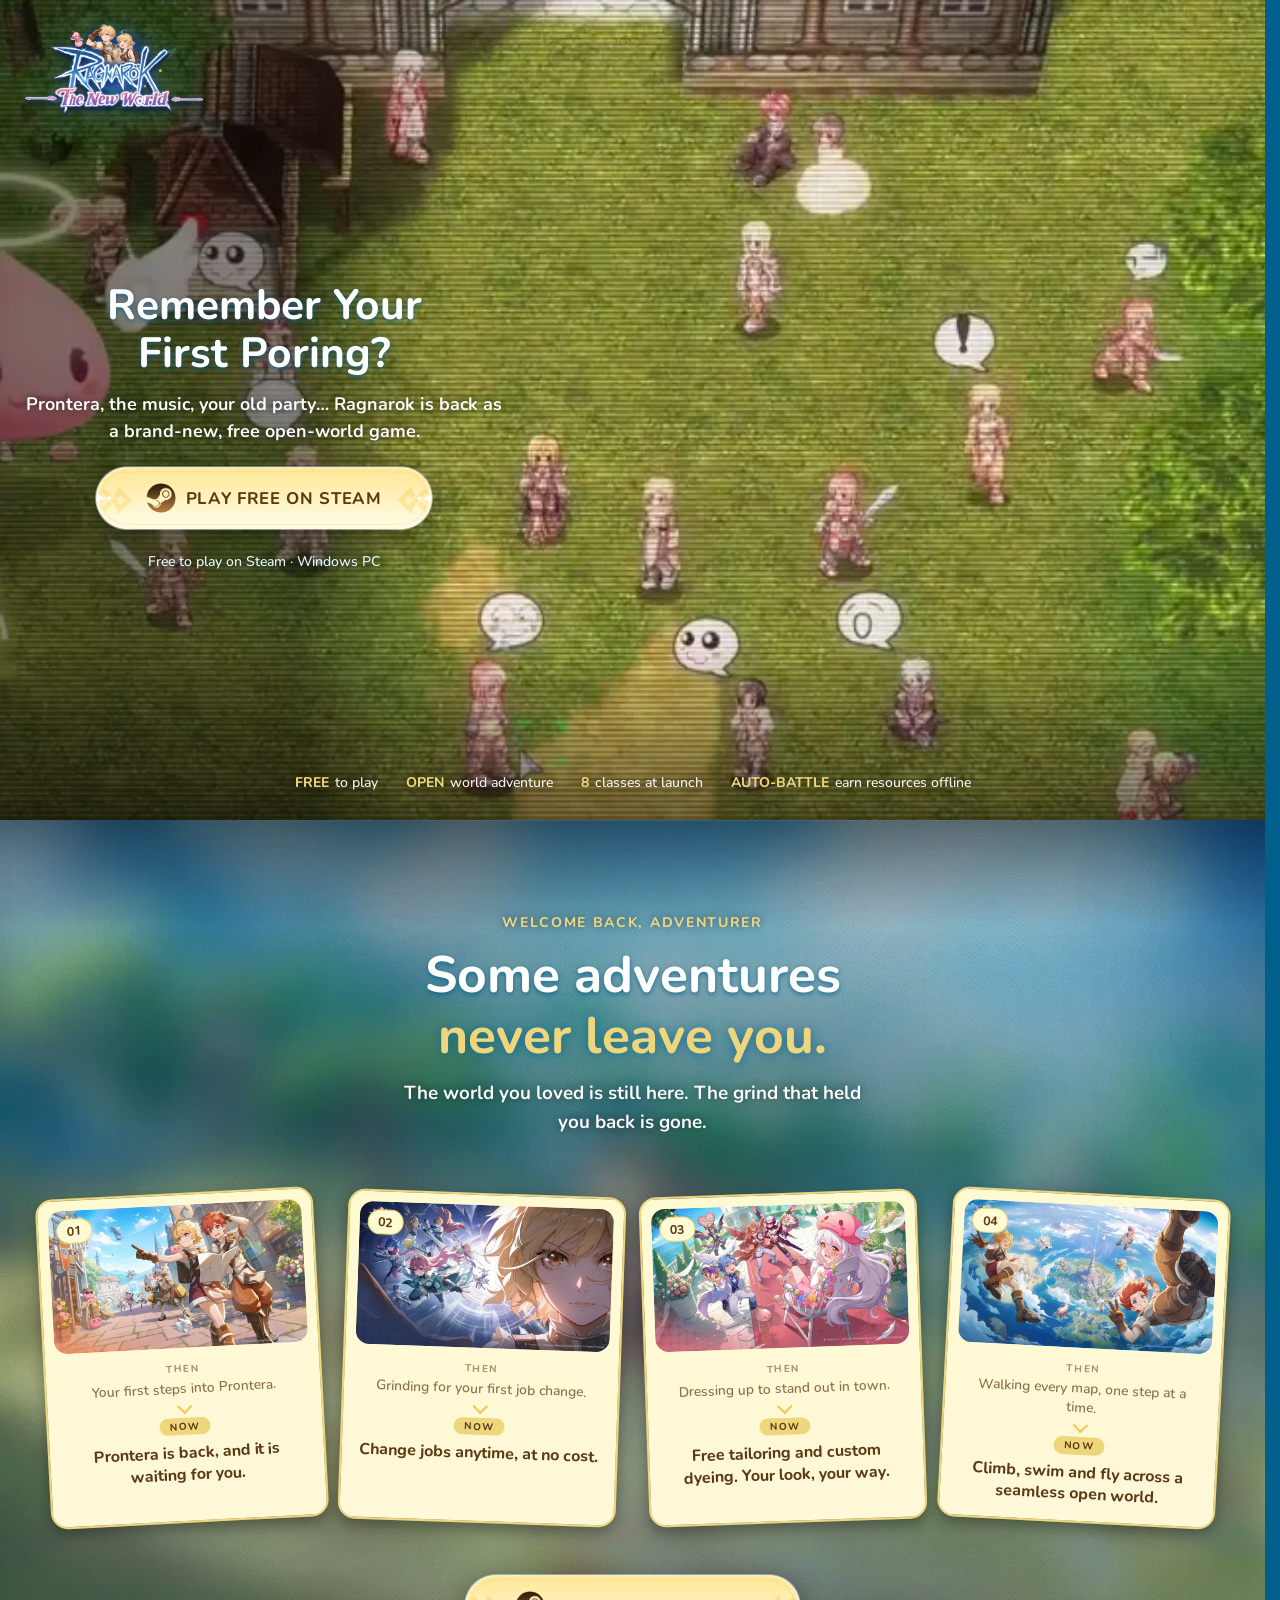
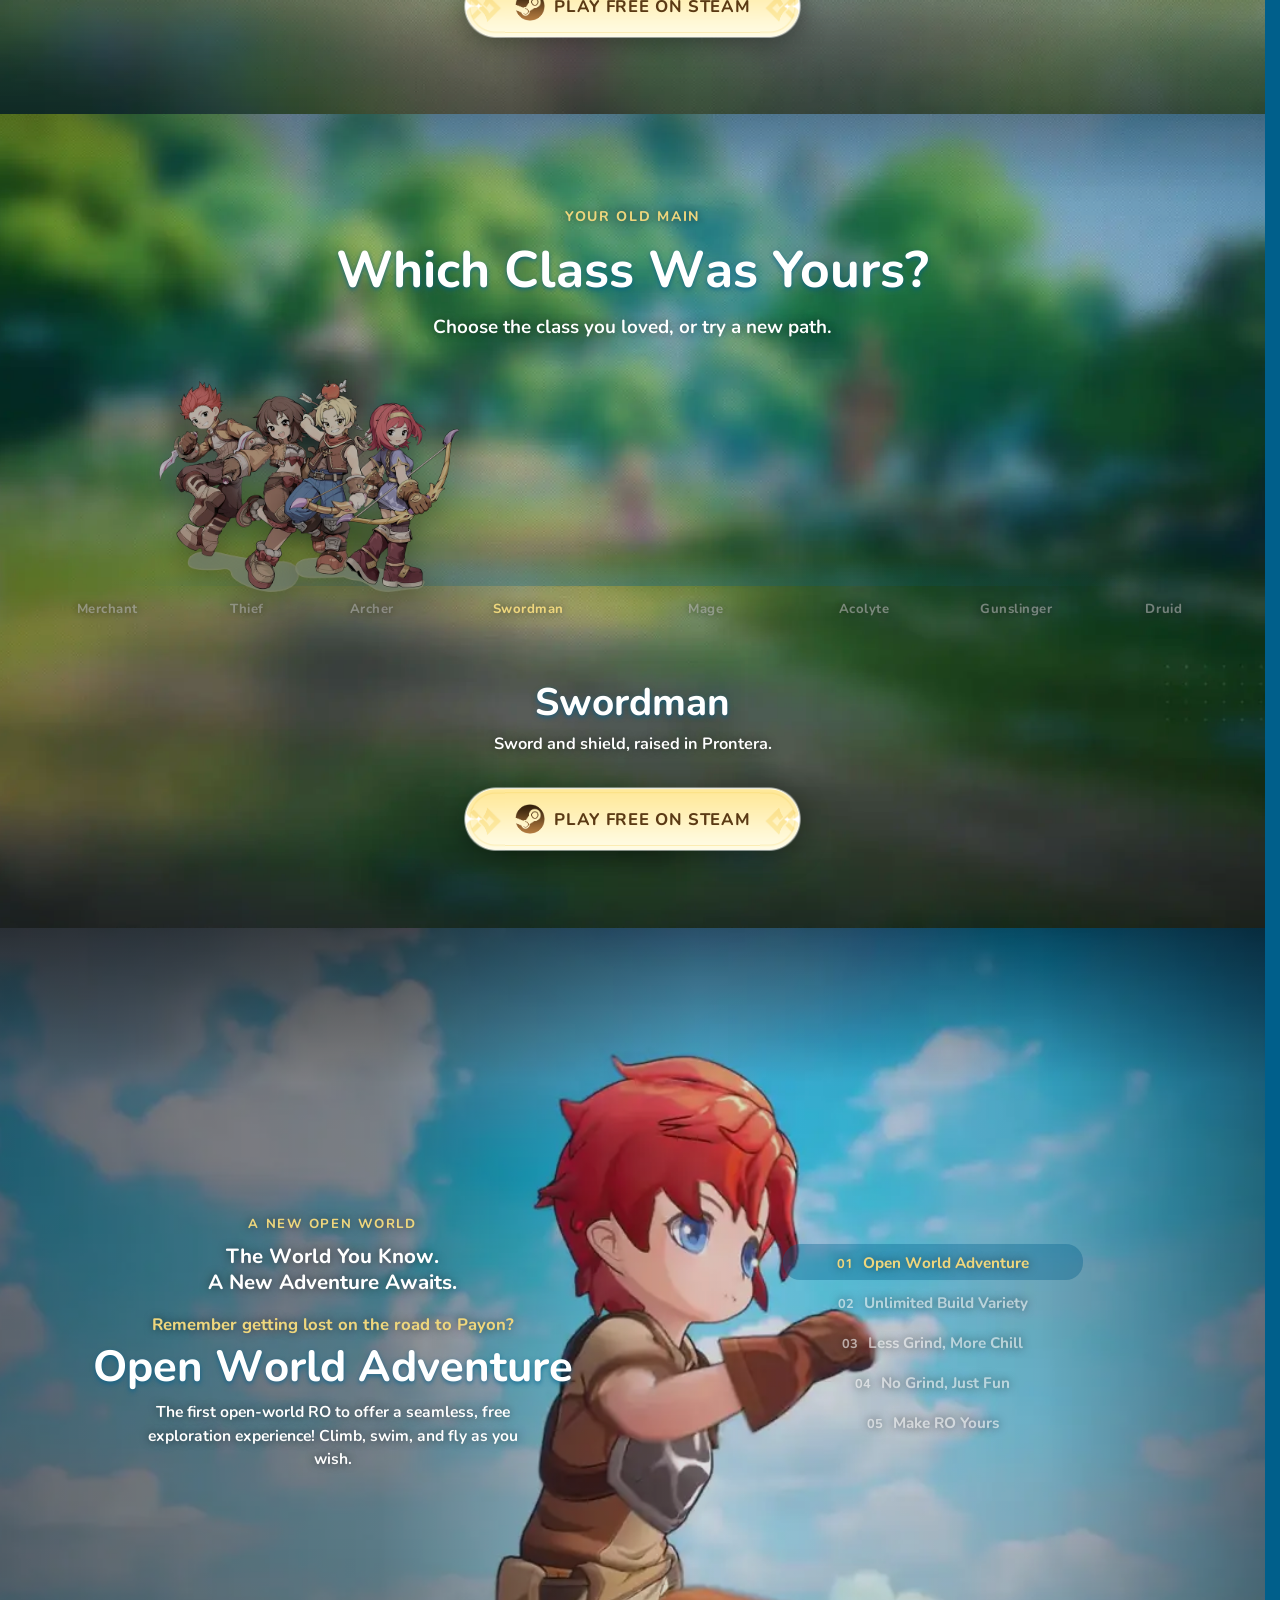
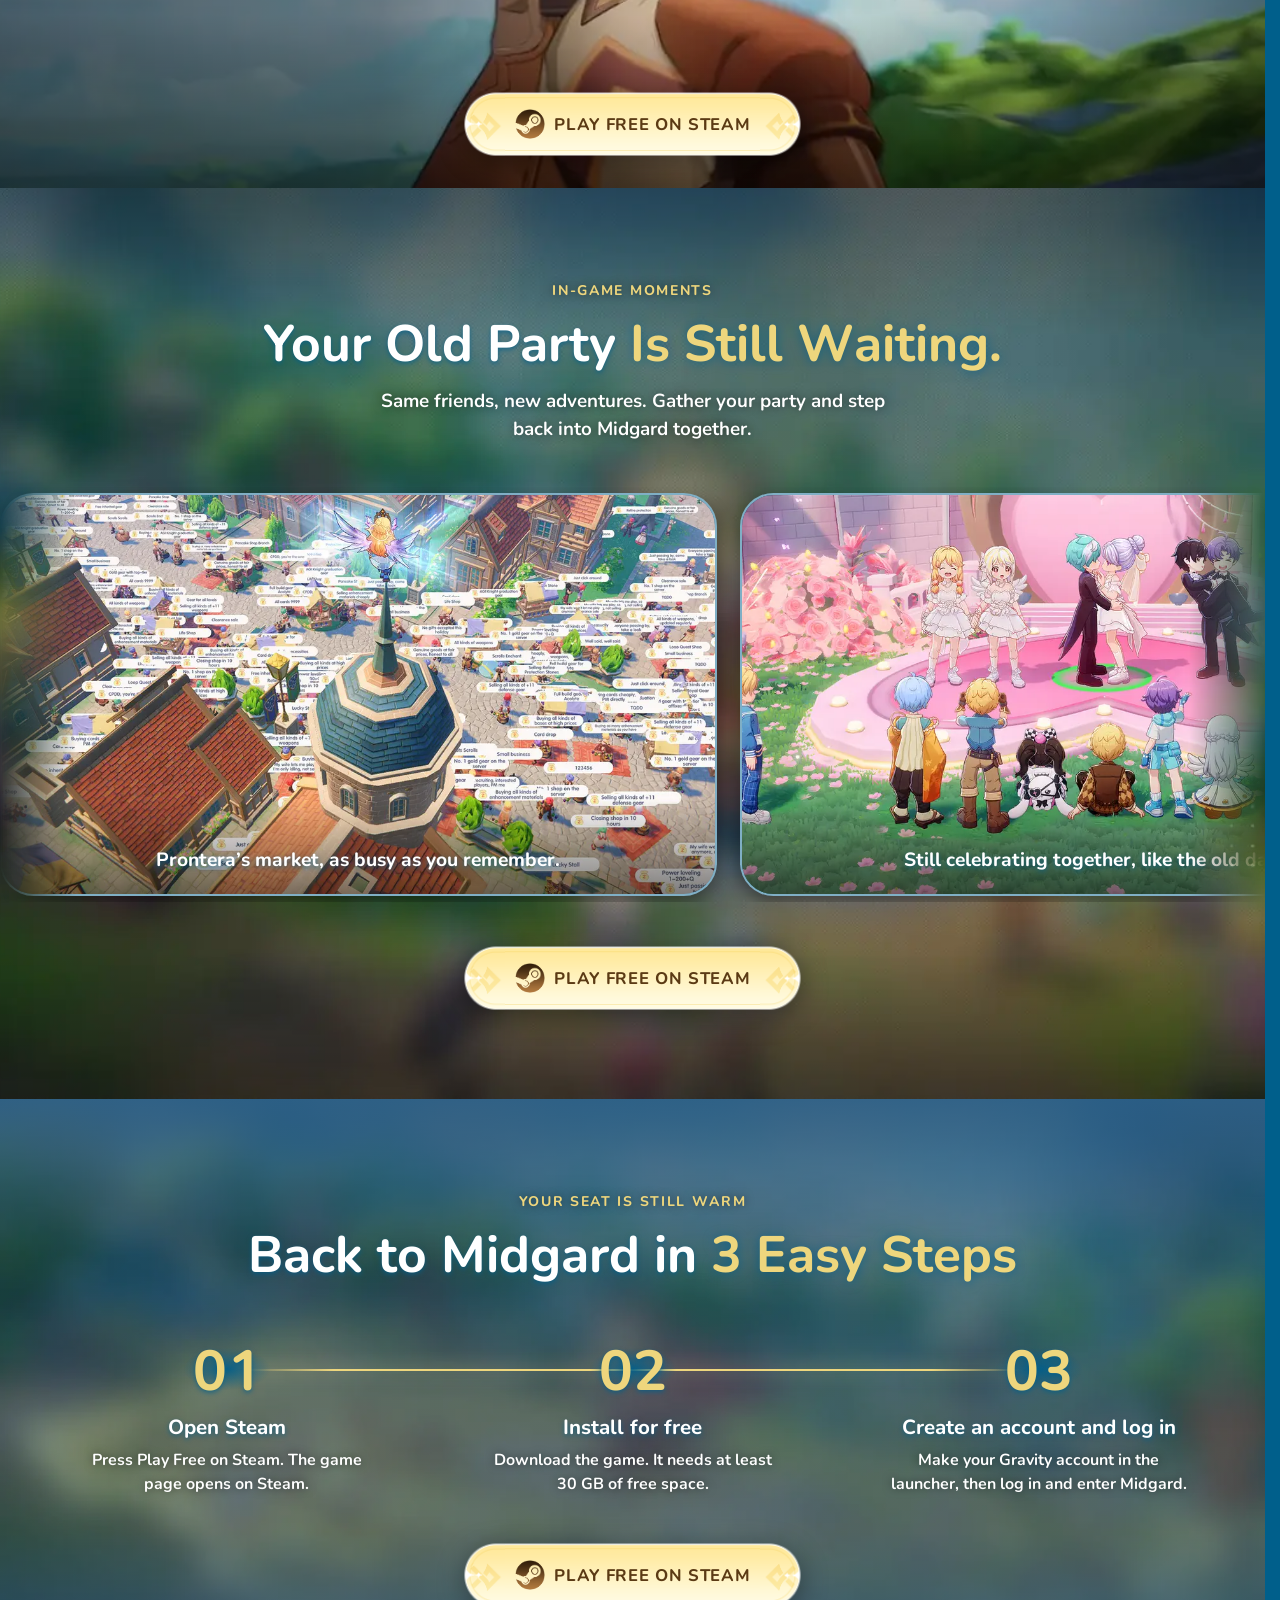
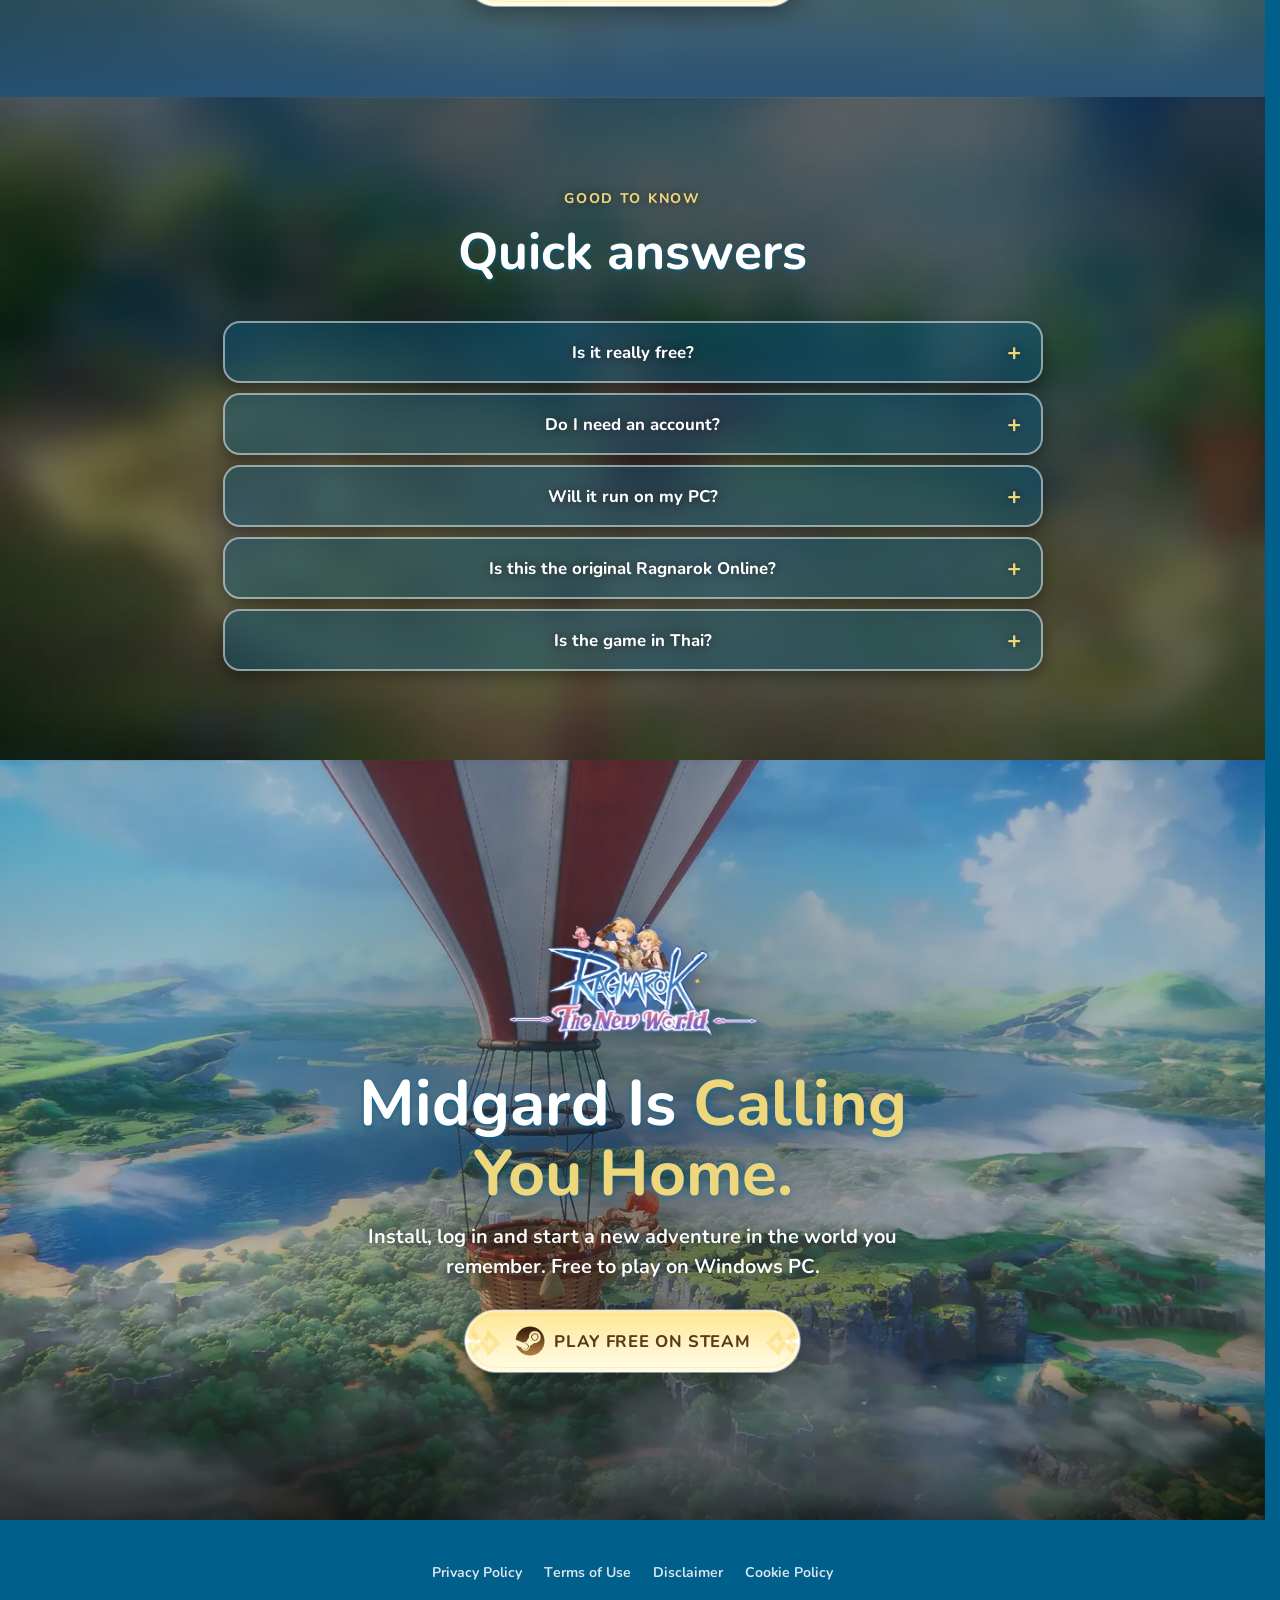
==== commit 2b5c81fb: "Animations des sections, bleu de la charte, chargement plus rapide (vidéo, images, extraits) Co-Auth" ====
--- a/index.html
+++ b/index.html
@@ -1 +1 @@
-<!doctype html><html lang="en"><head><meta charset="utf-8"><meta name="viewport" content="width=device-width,initial-scale=1,viewport-fit=cover"><title>Ragnarok: The New World | Play Free on Steam</title><meta name="description" content="Midgard is calling you back. The world you remember, rebuilt as a vast open world. Play Ragnarok: The New World free on PC / Steam."><meta name="robots" content="noindex,nofollow"><meta property="og:type" content="website"><meta property="og:title" content="Ragnarok: The New World | Play Free on Steam"><meta property="og:description" content="Midgard is calling you back. The world you remember, rebuilt as a vast open world. Free to play on PC / Steam."><meta name="twitter:card" content="summary_large_image"><meta name="theme-color" content="#234b70"><meta name="color-scheme" content="dark"><link rel="icon" type="image/webp" href="assets/images/logo-small.webp"><link rel="preload" as="image" href="assets/images/hero-nostalgia-poster.webp" media="(min-width:901px)"><link rel="preload" as="image" href="assets/images/hero-nostalgia-bg-m.webp" media="(max-width:900px)"><noscript><style>.rv{opacity:1!important;transform:none!important}.keyart img,.wide img{clip-path:none!important;transform:none!important}.wide .cap{opacity:1!important;transform:none!important}</style></noscript><link rel="preload" as="font" type="font/woff2" href="assets/fonts/chiron-latin.woff2" crossorigin><link rel="stylesheet" href="assets/fonts/fonts.css?v=1"><link rel="stylesheet" href="style.css?v=74"><meta property="og:image" content="assets/images/og-image.webp"><meta property="og:image:alt" content="The world of Ragnarok: The New World"><meta name="twitter:image" content="assets/images/og-image.webp"><script type="application/ld+json">{"@context":"https://schema.org","@type":"WebSite","name":"Ragnarok: The New World","inLanguage":["en","th"]}</script></head><body><a class="skip" href="#main" data-i18n="skip">Skip to main content</a><header class="top" id="top"><div class="wrap"><img class="logo" src="assets/images/logo-header.webp" alt="Ragnarok: The New World" width="320" height="190"> <a class="cta sm" href="https://store.steampowered.com/app/4212480/Ragnarok_The_New_World/" rel="noopener" data-cta="header"><img class="cta-ico" src="assets/images/steam-icon.webp" alt="" width="22" height="22"><span data-i18n="cta">PLAY FREE ON STEAM</span></a></div></header><main id="main" tabindex="-1"><section class="hero hero--split" id="hero" aria-labelledby="hero-title"><div class="wrap hero-grid"><div class="hero-copy"><img class="hero-logo" fetchpriority="high" decoding="async" src="assets/images/logo-420.webp" srcset="assets/images/logo-280.webp 280w, assets/images/logo-420.webp 420w" sizes="(max-width: 820px) 210px, 280px" alt="Ragnarok: The New World" width="520" height="282"><h1 id="hero-title"><span class="hl" data-i18n="h1">Remember Your First Poring?</span></h1><p class="sub" data-i18n="heroSub">Prontera, the music, your old party… Ragnarok is back as a brand-new, free open-world game.</p><a class="cta" href="https://store.steampowered.com/app/4212480/Ragnarok_The_New_World/" rel="noopener" data-cta="hero"><img class="cta-ico" src="assets/images/steam-icon.webp" alt="" width="30" height="30"> <span data-i18n="cta">PLAY FREE ON STEAM</span></a><p class="cta-note" data-i18n="ctaNote">Free to play on Steam · Windows PC</p><p class="phone-note" aria-live="polite"><span data-i18n="phoneNote">This is a Windows PC game. On your phone?</span> <button type="button" class="linkbtn" id="sendPc" data-i18n="copyLink">Send the link to my PC</button><span class="copied" role="status"></span></p></div><div class="hero-media"><video class="hero-video" id="heroVideo" muted loop playsinline preload="none" poster="assets/images/hero-nostalgia-poster.webp" aria-hidden="true" tabindex="-1"></video></div></div><div class="strip hero-facts"><div class="wrap"><div class="fact"><b data-i18n="s1">FREE</b><span data-i18n="s1d">to play</span></div><div class="fact"><b data-i18n="s2">OPEN</b><span data-i18n="s2d">world adventure</span></div><div class="fact"><b data-i18n="s3">8</b><span data-i18n="s3d">classes at launch</span></div><div class="fact"><b data-i18n="s4">AUTO-BATTLE</b><span data-i18n="s4d">earn resources offline</span></div></div></div></section><section class="memory memory--v4" id="memory" aria-labelledby="memory-title"><div class="wrap"><div class="m3-head rv"><span class="eyebrow m4-eye" data-i18n="mEye">Welcome back, adventurer</span><h2 id="memory-title"><span data-i18n="mTitle">Some adventures <span class="hl">never leave you.</span></span></h2><p class="sub" data-i18n="mSub">The world you loved is still here. The grind that held you back is gone.</p></div><ul class="m4-cards rv"><li class="m4-card m4-c1"><div class="m4-photo"><img data-src="assets/images/memo-wp1.webp" alt="" width="800" height="450" loading="lazy" decoding="async"><span class="m4-num">01</span></div><div class="m4-text"><p class="m4-then"><span class="m4-tag" data-i18n="tnThen">Then</span><span data-i18n="tn1a">Your first steps into Prontera.</span></p><span class="m4-arrow" aria-hidden="true"></span><p class="m4-now"><span class="m4-tag m4-tag-now" data-i18n="tnNow">Now</span><span data-i18n="tn1b">Prontera is back, and it is waiting for you.</span></p></div></li><li class="m4-card m4-c2"><div class="m4-photo"><img data-src="assets/images/memo-wp2.webp" alt="" width="800" height="450" loading="lazy" decoding="async"><span class="m4-num">02</span></div><div class="m4-text"><p class="m4-then"><span class="m4-tag" data-i18n="tnThen">Then</span><span data-i18n="tn2a">Grinding for your first job change.</span></p><span class="m4-arrow" aria-hidden="true"></span><p class="m4-now"><span class="m4-tag m4-tag-now" data-i18n="tnNow">Now</span><span data-i18n="tn2b">Change jobs anytime, at no cost.</span></p></div></li><li class="m4-card m4-c3"><div class="m4-photo"><img data-src="assets/images/memo-wp3.webp" alt="" width="800" height="450" loading="lazy" decoding="async"><span class="m4-num">03</span></div><div class="m4-text"><p class="m4-then"><span class="m4-tag" data-i18n="tnThen">Then</span><span data-i18n="tn3a">Dressing up to stand out in town.</span></p><span class="m4-arrow" aria-hidden="true"></span><p class="m4-now"><span class="m4-tag m4-tag-now" data-i18n="tnNow">Now</span><span data-i18n="tn3b">Free tailoring and custom dyeing. Your look, your way.</span></p></div></li><li class="m4-card m4-c4"><div class="m4-photo"><img data-src="assets/images/memo-wp4.webp" alt="" width="800" height="450" loading="lazy" decoding="async"><span class="m4-num">04</span></div><div class="m4-text"><p class="m4-then"><span class="m4-tag" data-i18n="tnThen">Then</span><span data-i18n="tn4a">Walking every map, one step at a time.</span></p><span class="m4-arrow" aria-hidden="true"></span><p class="m4-now"><span class="m4-tag m4-tag-now" data-i18n="tnNow">Now</span><span data-i18n="tn4b">Climb, swim and fly across a seamless open world.</span></p></div></li></ul><div class="tn-cta rv"><a class="cta" href="https://store.steampowered.com/app/4212480/Ragnarok_The_New_World/" rel="noopener" data-cta="memory"><img class="cta-ico" src="assets/images/steam-icon.webp" alt="" width="30" height="30"> <span data-i18n="cta">PLAY FREE ON STEAM</span></a></div></div></section><section class="classes classes--ro lu" id="classes" aria-labelledby="classes-title"><div class="wrap"><div class="rs-head rv"><span class="eyebrow" data-i18n="clsEye">Your old main</span><h2 id="classes-title"><span data-i18n="clsTitle">Which Class Was Yours?</span></h2><p class="sub" data-i18n="clsSub">Choose the class you loved, or try a new path.</p></div></div><div class="lu-stage rv"><div class="lu-row"><button type="button" class="lu-duo lu-merchant" data-cls="merchant" aria-pressed="false" style="--i:0"><img data-src="assets/images/cls/card-merchant.webp" alt="" width="538" height="560" decoding="async"><span class="lu-lbl">Merchant</span></button><button type="button" class="lu-duo lu-thief" data-cls="thief" aria-pressed="false" style="--i:1"><img data-src="assets/images/cls/card-thief.webp" alt="" width="464" height="560" decoding="async"><span class="lu-lbl">Thief</span></button><button type="button" class="lu-duo lu-archer" data-cls="archer" aria-pressed="false" style="--i:2"><img data-src="assets/images/cls/card-archer.webp" alt="" width="460" height="560" decoding="async"><span class="lu-lbl">Archer</span></button><button type="button" class="lu-duo lu-swordman is-on" data-cls="swordman" aria-pressed="true" style="--i:3"><img data-src="assets/images/cls/card-swordman.webp" alt="" width="630" height="560" decoding="async"><span class="lu-lbl">Swordman</span></button><button type="button" class="lu-duo lu-mage" data-cls="mage" aria-pressed="false" style="--i:4"><img data-src="assets/images/cls/card-mage.webp" alt="" width="570" height="560" decoding="async"><span class="lu-lbl">Mage</span></button><button type="button" class="lu-duo lu-acolyte" data-cls="acolyte" aria-pressed="false" style="--i:5"><img data-src="assets/images/cls/card-acolyte.webp" alt="" width="530" height="560" decoding="async"><span class="lu-lbl">Acolyte</span></button><button type="button" class="lu-duo lu-gunslinger" data-cls="gunslinger" aria-pressed="false" style="--i:6"><img data-src="assets/images/cls/card-gunslinger.webp" alt="" width="538" height="560" decoding="async"><span class="lu-lbl">Gunslinger</span></button><button type="button" class="lu-duo lu-druid" data-cls="druid" aria-pressed="false" style="--i:7"><img data-src="assets/images/cls/card-druid.webp" alt="" width="506" height="560" decoding="async"><span class="lu-lbl">Druid</span></button></div></div><div class="wrap"><div class="lu-panel" aria-live="polite"><span class="lu-new" data-i18n="clsNew" hidden>New class</span><h3 class="lu-name">Swordman</h3><p class="lu-tag" data-i18n="ct_swordman">Sword and shield, raised in Prontera.</p></div><div class="rs-cta"><a class="cta" href="https://store.steampowered.com/app/4212480/Ragnarok_The_New_World/" rel="noopener" data-cta="classes"><img class="cta-ico" src="assets/images/steam-icon.webp" alt="" width="30" height="30"> <span data-i18n="cta">PLAY FREE ON STEAM</span></a></div></div></section><section class="world world--tabs" id="world" aria-labelledby="world-title"><div class="ws-bgs" aria-hidden="true"><div class="ws-bg is-on" data-i="1"><img class="ws-poster" src="assets/images/world/w1-poster.webp" alt=""  decoding="async"><video muted playsinline preload="none" data-src="assets/video/world/w1.mp4?v=2"></video></div><div class="ws-bg" data-i="2"><img class="ws-poster" src="assets/images/world/w2-poster.webp" alt="" loading="lazy" decoding="async"><video muted playsinline preload="none" data-src="assets/video/world/w2.mp4?v=2"></video></div><div class="ws-bg" data-i="3"><img class="ws-poster" src="assets/images/world/w3-poster.webp" alt="" loading="lazy" decoding="async"><video muted playsinline preload="none" data-src="assets/video/world/w3.mp4?v=2"></video></div><div class="ws-bg" data-i="4"><img class="ws-poster" src="assets/images/world/w4-poster.webp" alt="" loading="lazy" decoding="async"><video muted playsinline preload="none" data-src="assets/video/world/w4.mp4?v=2"></video></div><div class="ws-bg" data-i="5"><img class="ws-poster" src="assets/images/world/w5-poster.webp" alt="" loading="lazy" decoding="async"><video muted playsinline preload="none" data-src="assets/video/world/w5.mp4?v=2"></video></div></div><div class="ws-shade" aria-hidden="true"></div><div class="wrap ws-inner"><div class="ws-copy"><div class="ws-head"><span class="eyebrow" data-i18n="wEye">A new open world</span><h2 id="world-title"><span data-i18n="wTitle">The World You Know.<br><span class="hl">A New Adventure Awaits.</span></span></h2></div><div class="ws-steps" aria-live="polite"><div class="ws-step is-on" data-i="1"><p class="ws-kick" data-i18n="wk1">Remember getting lost on the road to Payon?</p><h3 data-i18n="wt1">Open World Adventure</h3><p data-i18n="wd1">The first open-world RO to offer a seamless, free exploration experience! Climb, swim, and fly as you wish.</p></div><div class="ws-step" data-i="2"><p class="ws-kick" data-i18n="wk2">Those nights debating stat points with friends?</p><h3 data-i18n="wt2">Unlimited Build Variety</h3><p data-i18n="wd2">No fixed meta, no standard solution. Mix and match skills freely, and respec and change jobs at zero cost!</p></div><div class="ws-step" data-i="3"><p class="ws-kick" data-i18n="wk3">That breath you held at the refiner?</p><h3 data-i18n="wt3">Less Grind, More Chill</h3><p data-i18n="wd3">Grow even while you’re offline. Resource retrieval is free forever, and you can safely refine up to +15 without losing levels or breaking your gear!</p></div><div class="ws-step" data-i="4"><p class="ws-kick" data-i18n="wk4">Leaving the game on all night to farm?</p><h3 data-i18n="wt4">No Grind, Just Fun</h3><p data-i18n="wd4">Auto-battle frees up your hands, while offline rewards accumulate continuously. No burnout, no competition. Just pure RO fun, made easy.</p></div><div class="ws-step" data-i="5"><p class="ws-kick" data-i18n="wk5">Showing off your first rare headgear?</p><h3 data-i18n="wt5">Make RO Yours</h3><p data-i18n="wd5">Free tailoring, custom dyeing and detailed adjustments. Mix and match pieces to create a unique look across the server!</p></div></div><div class="ws-cta"><a class="cta" href="https://store.steampowered.com/app/4212480/Ragnarok_The_New_World/" rel="noopener" data-cta="world"><img class="cta-ico" src="assets/images/steam-icon.webp" alt="" width="30" height="30"> <span data-i18n="cta">PLAY FREE ON STEAM</span></a></div></div><ol class="ws-tabs"><li><button type="button" class="ws-tab is-on" data-i="1" aria-pressed="true"><span class="ws-tn">01</span><span data-i18n="wt1">Open World Adventure</span></button></li><li><button type="button" class="ws-tab" data-i="2" aria-pressed="false"><span class="ws-tn">02</span><span data-i18n="wt2">Unlimited Build Variety</span></button></li><li><button type="button" class="ws-tab" data-i="3" aria-pressed="false"><span class="ws-tn">03</span><span data-i18n="wt3">Less Grind, More Chill</span></button></li><li><button type="button" class="ws-tab" data-i="4" aria-pressed="false"><span class="ws-tn">04</span><span data-i18n="wt4">No Grind, Just Fun</span></button></li><li><button type="button" class="ws-tab" data-i="5" aria-pressed="false"><span class="ws-tn">05</span><span data-i18n="wt5">Make RO Yours</span></button></li></ol></div></section><section class="play play--moments" id="play" aria-labelledby="play-title"><div class="wrap"><div class="pc-head rv"><span class="eyebrow" data-i18n="pEye">In-game moments</span><h2 id="play-title"><span data-i18n="pTitle">Your Old Party <span class="hl">Is Still Waiting.</span></span></h2><p class="sub" data-i18n="pSub">Same friends, new adventures. Gather your party and step back into Midgard together.</p></div></div><div class="mo-reel rv"><div class="mo-track"><figure class="mo-slide"><img data-src="assets/images/moments/m1.webp?v=2" alt="" width="1120" height="630" decoding="async"><figcaption data-i18n="mc1">Prontera’s market, as busy as you remember.</figcaption></figure><figure class="mo-slide"><img data-src="assets/images/moments/m2.webp?v=2" alt="" width="1120" height="630" decoding="async"><figcaption data-i18n="mc2">Still celebrating together, like the old days.</figcaption></figure><figure class="mo-slide"><img data-src="assets/images/moments/m3.webp?v=2" alt="" width="1120" height="630" decoding="async"><figcaption data-i18n="mc3">Your party, ready for the next journey.</figcaption></figure><figure class="mo-slide"><img data-src="assets/images/moments/m4.webp?v=2" alt="" width="1120" height="630" decoding="async"><figcaption data-i18n="mc4">Remember just hanging out in town with friends?</figcaption></figure><figure class="mo-slide"><img data-src="assets/images/moments/m5.webp?v=2" alt="" width="1120" height="630" decoding="async"><figcaption data-i18n="mc5">Some evenings in Midgard you never forget.</figcaption></figure><figure class="mo-slide" aria-hidden="true"><img data-src="assets/images/moments/m1.webp?v=2" alt="" width="1120" height="630" decoding="async"><figcaption data-i18n="mc1">Prontera’s market, as busy as you remember.</figcaption></figure><figure class="mo-slide" aria-hidden="true"><img data-src="assets/images/moments/m2.webp?v=2" alt="" width="1120" height="630" decoding="async"><figcaption data-i18n="mc2">Still celebrating together, like the old days.</figcaption></figure><figure class="mo-slide" aria-hidden="true"><img data-src="assets/images/moments/m3.webp?v=2" alt="" width="1120" height="630" decoding="async"><figcaption data-i18n="mc3">Your party, ready for the next journey.</figcaption></figure><figure class="mo-slide" aria-hidden="true"><img data-src="assets/images/moments/m4.webp?v=2" alt="" width="1120" height="630" decoding="async"><figcaption data-i18n="mc4">Remember just hanging out in town with friends?</figcaption></figure><figure class="mo-slide" aria-hidden="true"><img data-src="assets/images/moments/m5.webp?v=2" alt="" width="1120" height="630" decoding="async"><figcaption data-i18n="mc5">Some evenings in Midgard you never forget.</figcaption></figure></div></div><div class="wrap"><div class="pc-cta"><a class="cta" href="https://store.steampowered.com/app/4212480/Ragnarok_The_New_World/" rel="noopener" data-cta="play"><img class="cta-ico" src="assets/images/steam-icon.webp" alt="" width="30" height="30"> <span data-i18n="cta">PLAY FREE ON STEAM</span></a></div></div></section><section class="steps steps--path" id="steps" aria-labelledby="steps-title"><div class="wrap"><div class="head rv"><span class="eyebrow" data-i18n="stEye">Your seat is still warm</span><h2 id="steps-title"><span data-i18n="stTitle">Back to Midgard in <span class="hl">3 Easy Steps</span></span></h2></div><div class="steps-grid sp-path rv"><div class="step"><span class="sp-num" aria-hidden="true">01</span><h3 data-i18n="st1">Open Steam</h3><p data-i18n="st1d">Press Play Free on Steam. The game page opens on Steam.</p></div><div class="step"><span class="sp-num" aria-hidden="true">02</span><h3 data-i18n="st2">Install for free</h3><p data-i18n="st2d">Download the game. It needs at least 30 GB of free space.</p></div><div class="step"><span class="sp-num" aria-hidden="true">03</span><h3 data-i18n="st3">Create an account and log in</h3><p data-i18n="st3d">Make your Gravity account in the launcher, then log in and enter Midgard.</p></div></div><div class="cta-row rv"><a class="cta" href="https://store.steampowered.com/app/4212480/Ragnarok_The_New_World/" rel="noopener" data-cta="steps"><img class="cta-ico" src="assets/images/steam-icon.webp" alt="" width="30" height="30"><span data-i18n="cta">PLAY FREE ON STEAM</span></a></div></div></section><section class="faq faq--ro" id="faq" aria-labelledby="faq-title"><div class="wrap"><div class="head rv"><span class="eyebrow" data-i18n="qEye">Good to know</span><h2 id="faq-title"><span data-i18n="qTitle">Quick answers</span></h2></div><div class="faq-list rv"><details><summary data-i18n="q1">Is it really free?</summary><p data-i18n="a1">Yes. Ragnarok: The New World is free to play on Steam. It includes optional in-app purchases.</p></details><details><summary data-i18n="q2">Do I need an account?</summary><p data-i18n="a2">Yes. A Gravity account is required and you create it in the game launcher the first time you start.</p></details><details><summary data-i18n="q3">Will it run on my PC?</summary><p data-i18n="a3">It runs on Windows PC. Steam lists 12 GB of RAM as the minimum and 16 GB as recommended, plus 30 GB of free disk space and a broadband connection.</p></details><details><summary data-i18n="q4">Is this the original Ragnarok Online?</summary><p data-i18n="a4">No. It is a new game with a familiar world and classes, rebuilt as an open world. It is not the 2002 client.</p></details><details><summary data-i18n="q5">Is the game in Thai?</summary><p data-i18n="a5">Yes. Steam lists Thai with full audio support, along with English, Indonesian and Simplified Chinese.</p></details></div></div></section><section class="final final--ro" id="final" aria-labelledby="final-title"><div class="wrap rv"><img class="final-logo" src="assets/images/logo-420.webp" srcset="assets/images/logo-280.webp 280w, assets/images/logo-420.webp 420w" sizes="(max-width: 820px) 210px, 280px" alt="" loading="lazy" width="520" height="282"><h2 id="final-title"><span data-i18n="fTitle">Midgard Is <span class="hl">Calling You Home.</span></span></h2><p class="sub" data-i18n="fSub">Install, log in and start a new adventure in the world you remember. Free to play on Windows PC.</p><a class="cta" href="https://store.steampowered.com/app/4212480/Ragnarok_The_New_World/" rel="noopener" data-cta="final"><img class="cta-ico" src="assets/images/steam-icon.webp" alt="" width="30" height="30"> <span data-i18n="cta">PLAY FREE ON STEAM</span></a></div></section></main><footer><div class="wrap"><nav class="flinks" data-i18n-label="legalNav" aria-label="Legal"><a href="legal/privacy.html" data-i18n="fl1">Privacy Policy</a> <a href="legal/terms.html" data-i18n="fl2">Terms of Use</a> <a href="legal/disclaimer.html" data-i18n="fl3">Disclaimer</a> <a href="legal/cookies.html" data-i18n="fl4">Cookie Policy</a></nav></div></footer><div class="sticky" id="sticky"><a class="cta" href="https://store.steampowered.com/app/4212480/Ragnarok_The_New_World/" rel="noopener" data-cta="sticky"><img class="cta-ico" src="assets/images/steam-icon.webp" alt="" width="30" height="30"><span data-i18n="cta">PLAY FREE ON STEAM</span></a></div><script src="script.js?v=31" data-app defer="defer"></script><script src="assets/js/lineup.js?v=2" defer></script><script src="assets/js/world.js?v=3" defer></script><script src="assets/js/moments.js?v=2" defer></script></body></html>+<!doctype html><html lang="en"><head><meta charset="utf-8"><meta name="viewport" content="width=device-width,initial-scale=1,viewport-fit=cover"><title>Ragnarok: The New World | Play Free on Steam</title><meta name="description" content="Midgard is calling you back. The world you remember, rebuilt as a vast open world. Play Ragnarok: The New World free on PC / Steam."><meta name="robots" content="noindex,nofollow"><meta property="og:type" content="website"><meta property="og:title" content="Ragnarok: The New World | Play Free on Steam"><meta property="og:description" content="Midgard is calling you back. The world you remember, rebuilt as a vast open world. Free to play on PC / Steam."><meta name="twitter:card" content="summary_large_image"><meta name="theme-color" content="#234b70"><meta name="color-scheme" content="dark"><link rel="icon" type="image/webp" href="assets/images/logo-small.webp"><link rel="preload" as="image" href="assets/images/hero-nostalgia-poster.webp" media="(min-width:901px)"><link rel="preload" as="image" href="assets/images/hero-nostalgia-bg-m.webp" media="(max-width:900px)"><noscript><style>.rv{opacity:1!important;transform:none!important}.keyart img,.wide img{clip-path:none!important;transform:none!important}.wide .cap{opacity:1!important;transform:none!important}</style></noscript><link rel="preload" as="font" type="font/woff2" href="assets/fonts/chiron-latin.woff2" crossorigin><link rel="stylesheet" href="assets/fonts/fonts.css?v=1"><link rel="stylesheet" href="style.css?v=80"><script>(function(d){if(!matchMedia("(prefers-reduced-motion: reduce)").matches)d.classList.add("ax");addEventListener("load",function(){setTimeout(function(){if(!window.__ax)d.classList.remove("ax")},400)})})(document.documentElement)</script><meta property="og:image" content="assets/images/og-image.webp"><meta property="og:image:alt" content="The world of Ragnarok: The New World"><meta name="twitter:image" content="assets/images/og-image.webp"><script type="application/ld+json">{"@context":"https://schema.org","@type":"WebSite","name":"Ragnarok: The New World","inLanguage":["en","th"]}</script></head><body><a class="skip" href="#main" data-i18n="skip">Skip to main content</a><header class="top" id="top"><div class="wrap"><img class="logo" src="assets/images/logo-header.webp" alt="Ragnarok: The New World" width="320" height="190"> <a class="cta sm" href="https://store.steampowered.com/app/4212480/Ragnarok_The_New_World/" rel="noopener" data-cta="header"><img class="cta-ico" src="assets/images/steam-icon.webp" alt="" width="22" height="22"><span data-i18n="cta">PLAY FREE ON STEAM</span></a></div></header><main id="main" tabindex="-1"><section class="hero hero--split" id="hero" aria-labelledby="hero-title"><div class="wrap hero-grid"><div class="hero-copy"><img class="hero-logo" fetchpriority="high" decoding="async" src="assets/images/logo-420.webp" srcset="assets/images/logo-280.webp 280w, assets/images/logo-420.webp 420w" sizes="(max-width: 820px) 210px, 280px" alt="Ragnarok: The New World" width="520" height="282"><h1 id="hero-title"><span class="hl" data-i18n="h1">Remember Your First Poring?</span></h1><p class="sub" data-i18n="heroSub">Prontera, the music, your old party… Ragnarok is back as a brand-new, free open-world game.</p><a class="cta" href="https://store.steampowered.com/app/4212480/Ragnarok_The_New_World/" rel="noopener" data-cta="hero"><img class="cta-ico" src="assets/images/steam-icon.webp" alt="" width="30" height="30"> <span data-i18n="cta">PLAY FREE ON STEAM</span></a><p class="cta-note" data-i18n="ctaNote">Free to play on Steam · Windows PC</p><p class="phone-note" aria-live="polite"><span data-i18n="phoneNote">This is a Windows PC game. On your phone?</span> <button type="button" class="linkbtn" id="sendPc" data-i18n="copyLink">Send the link to my PC</button><span class="copied" role="status"></span></p></div><div class="hero-media"><video class="hero-video" id="heroVideo" muted loop playsinline preload="auto" poster="assets/images/hero-nostalgia-poster.webp" aria-hidden="true" tabindex="-1"></video></div></div><div class="strip hero-facts"><div class="wrap"><div class="fact"><b data-i18n="s1">FREE</b><span data-i18n="s1d">to play</span></div><div class="fact"><b data-i18n="s2">OPEN</b><span data-i18n="s2d">world adventure</span></div><div class="fact"><b data-i18n="s3">8</b><span data-i18n="s3d">classes at launch</span></div><div class="fact"><b data-i18n="s4">AUTO-BATTLE</b><span data-i18n="s4d">earn resources offline</span></div></div></div></section><section class="memory memory--v4" id="memory" aria-labelledby="memory-title"><div class="wrap"><div class="m3-head rv ax-head"><span class="eyebrow m4-eye" data-i18n="mEye">Welcome back, adventurer</span><h2 id="memory-title"><span data-i18n="mTitle">Some adventures <span class="hl">never leave you.</span></span></h2><p class="sub" data-i18n="mSub">The world you loved is still here. The grind that held you back is gone.</p></div><ul class="m4-cards rv"><li class="m4-card m4-c1"><div class="m4-photo"><img data-src="assets/images/memo-wp1.webp" alt="" width="800" height="450" loading="lazy" decoding="async"><span class="m4-num">01</span></div><div class="m4-text"><p class="m4-then"><span class="m4-tag" data-i18n="tnThen">Then</span><span data-i18n="tn1a">Your first steps into Prontera.</span></p><span class="m4-arrow" aria-hidden="true"></span><p class="m4-now"><span class="m4-tag m4-tag-now" data-i18n="tnNow">Now</span><span data-i18n="tn1b">Prontera is back, and it is waiting for you.</span></p></div></li><li class="m4-card m4-c2"><div class="m4-photo"><img data-src="assets/images/memo-wp2.webp" alt="" width="800" height="450" loading="lazy" decoding="async"><span class="m4-num">02</span></div><div class="m4-text"><p class="m4-then"><span class="m4-tag" data-i18n="tnThen">Then</span><span data-i18n="tn2a">Grinding for your first job change.</span></p><span class="m4-arrow" aria-hidden="true"></span><p class="m4-now"><span class="m4-tag m4-tag-now" data-i18n="tnNow">Now</span><span data-i18n="tn2b">Change jobs anytime, at no cost.</span></p></div></li><li class="m4-card m4-c3"><div class="m4-photo"><img data-src="assets/images/memo-wp3.webp" alt="" width="800" height="450" loading="lazy" decoding="async"><span class="m4-num">03</span></div><div class="m4-text"><p class="m4-then"><span class="m4-tag" data-i18n="tnThen">Then</span><span data-i18n="tn3a">Dressing up to stand out in town.</span></p><span class="m4-arrow" aria-hidden="true"></span><p class="m4-now"><span class="m4-tag m4-tag-now" data-i18n="tnNow">Now</span><span data-i18n="tn3b">Free tailoring and custom dyeing. Your look, your way.</span></p></div></li><li class="m4-card m4-c4"><div class="m4-photo"><img data-src="assets/images/memo-wp4.webp" alt="" width="800" height="450" loading="lazy" decoding="async"><span class="m4-num">04</span></div><div class="m4-text"><p class="m4-then"><span class="m4-tag" data-i18n="tnThen">Then</span><span data-i18n="tn4a">Walking every map, one step at a time.</span></p><span class="m4-arrow" aria-hidden="true"></span><p class="m4-now"><span class="m4-tag m4-tag-now" data-i18n="tnNow">Now</span><span data-i18n="tn4b">Climb, swim and fly across a seamless open world.</span></p></div></li></ul><div class="tn-cta rv"><a class="cta" href="https://store.steampowered.com/app/4212480/Ragnarok_The_New_World/" rel="noopener" data-cta="memory"><img class="cta-ico" src="assets/images/steam-icon.webp" alt="" width="30" height="30"> <span data-i18n="cta">PLAY FREE ON STEAM</span></a></div></div></section><section class="classes classes--ro lu" id="classes" aria-labelledby="classes-title"><div class="wrap"><div class="rs-head rv ax-head"><span class="eyebrow" data-i18n="clsEye">Your old main</span><h2 id="classes-title"><span data-i18n="clsTitle">Which Class Was Yours?</span></h2><p class="sub" data-i18n="clsSub">Choose the class you loved, or try a new path.</p></div></div><div class="lu-stage rv"><div class="lu-row"><button type="button" class="lu-duo lu-merchant" data-cls="merchant" aria-pressed="false" style="--i:0"><img data-src="assets/images/cls/card-merchant.webp" alt="" width="538" height="560" decoding="async"><span class="lu-lbl">Merchant</span></button><button type="button" class="lu-duo lu-thief" data-cls="thief" aria-pressed="false" style="--i:1"><img data-src="assets/images/cls/card-thief.webp" alt="" width="464" height="560" decoding="async"><span class="lu-lbl">Thief</span></button><button type="button" class="lu-duo lu-archer" data-cls="archer" aria-pressed="false" style="--i:2"><img data-src="assets/images/cls/card-archer.webp" alt="" width="460" height="560" decoding="async"><span class="lu-lbl">Archer</span></button><button type="button" class="lu-duo lu-swordman is-on" data-cls="swordman" aria-pressed="true" style="--i:3"><img data-src="assets/images/cls/card-swordman.webp" alt="" width="630" height="560" decoding="async"><span class="lu-lbl">Swordman</span></button><button type="button" class="lu-duo lu-mage" data-cls="mage" aria-pressed="false" style="--i:4"><img data-src="assets/images/cls/card-mage.webp" alt="" width="570" height="560" decoding="async"><span class="lu-lbl">Mage</span></button><button type="button" class="lu-duo lu-acolyte" data-cls="acolyte" aria-pressed="false" style="--i:5"><img data-src="assets/images/cls/card-acolyte.webp" alt="" width="530" height="560" decoding="async"><span class="lu-lbl">Acolyte</span></button><button type="button" class="lu-duo lu-gunslinger" data-cls="gunslinger" aria-pressed="false" style="--i:6"><img data-src="assets/images/cls/card-gunslinger.webp" alt="" width="538" height="560" decoding="async"><span class="lu-lbl">Gunslinger</span></button><button type="button" class="lu-duo lu-druid" data-cls="druid" aria-pressed="false" style="--i:7"><img data-src="assets/images/cls/card-druid.webp" alt="" width="506" height="560" decoding="async"><span class="lu-lbl">Druid</span></button></div></div><div class="wrap"><div class="lu-panel" aria-live="polite"><span class="lu-new" data-i18n="clsNew" hidden>New class</span><h3 class="lu-name">Swordman</h3><p class="lu-tag" data-i18n="ct_swordman">Sword and shield, raised in Prontera.</p></div><div class="rs-cta"><a class="cta" href="https://store.steampowered.com/app/4212480/Ragnarok_The_New_World/" rel="noopener" data-cta="classes"><img class="cta-ico" src="assets/images/steam-icon.webp" alt="" width="30" height="30"> <span data-i18n="cta">PLAY FREE ON STEAM</span></a></div></div></section><section class="world world--tabs" id="world" aria-labelledby="world-title"><div class="ws-bgs" aria-hidden="true"><div class="ws-bg is-on" data-i="1"><img class="ws-poster" src="assets/images/world/w1-poster.webp" alt=""  decoding="async"><video muted playsinline preload="none" data-src="assets/video/world/w1.mp4?v=2"></video></div><div class="ws-bg" data-i="2"><img class="ws-poster" src="assets/images/world/w2-poster.webp" alt="" loading="lazy" decoding="async"><video muted playsinline preload="none" data-src="assets/video/world/w2.mp4?v=2"></video></div><div class="ws-bg" data-i="3"><img class="ws-poster" src="assets/images/world/w3-poster.webp" alt="" loading="lazy" decoding="async"><video muted playsinline preload="none" data-src="assets/video/world/w3.mp4?v=2"></video></div><div class="ws-bg" data-i="4"><img class="ws-poster" src="assets/images/world/w4-poster.webp" alt="" loading="lazy" decoding="async"><video muted playsinline preload="none" data-src="assets/video/world/w4.mp4?v=2"></video></div><div class="ws-bg" data-i="5"><img class="ws-poster" src="assets/images/world/w5-poster.webp" alt="" loading="lazy" decoding="async"><video muted playsinline preload="none" data-src="assets/video/world/w5.mp4?v=2"></video></div></div><div class="ws-shade" aria-hidden="true"></div><div class="wrap ws-inner"><div class="ws-copy"><div class="ws-head"><span class="eyebrow" data-i18n="wEye">A new open world</span><h2 id="world-title"><span data-i18n="wTitle">The World You Know.<br><span class="hl">A New Adventure Awaits.</span></span></h2></div><div class="ws-steps" aria-live="polite"><div class="ws-step is-on" data-i="1"><p class="ws-kick" data-i18n="wk1">Remember getting lost on the road to Payon?</p><h3 data-i18n="wt1">Open World Adventure</h3><p data-i18n="wd1">The first open-world RO to offer a seamless, free exploration experience! Climb, swim, and fly as you wish.</p></div><div class="ws-step" data-i="2"><p class="ws-kick" data-i18n="wk2">Those nights debating stat points with friends?</p><h3 data-i18n="wt2">Unlimited Build Variety</h3><p data-i18n="wd2">No fixed meta, no standard solution. Mix and match skills freely, and respec and change jobs at zero cost!</p></div><div class="ws-step" data-i="3"><p class="ws-kick" data-i18n="wk3">That breath you held at the refiner?</p><h3 data-i18n="wt3">Less Grind, More Chill</h3><p data-i18n="wd3">Grow even while you’re offline. Resource retrieval is free forever, and you can safely refine up to +15 without losing levels or breaking your gear!</p></div><div class="ws-step" data-i="4"><p class="ws-kick" data-i18n="wk4">Leaving the game on all night to farm?</p><h3 data-i18n="wt4">No Grind, Just Fun</h3><p data-i18n="wd4">Auto-battle frees up your hands, while offline rewards accumulate continuously. No burnout, no competition. Just pure RO fun, made easy.</p></div><div class="ws-step" data-i="5"><p class="ws-kick" data-i18n="wk5">Showing off your first rare headgear?</p><h3 data-i18n="wt5">Make RO Yours</h3><p data-i18n="wd5">Free tailoring, custom dyeing and detailed adjustments. Mix and match pieces to create a unique look across the server!</p></div></div><div class="ws-cta"><a class="cta" href="https://store.steampowered.com/app/4212480/Ragnarok_The_New_World/" rel="noopener" data-cta="world"><img class="cta-ico" src="assets/images/steam-icon.webp" alt="" width="30" height="30"> <span data-i18n="cta">PLAY FREE ON STEAM</span></a></div></div><ol class="ws-tabs"><li><button type="button" class="ws-tab is-on" data-i="1" aria-pressed="true"><span class="ws-tn">01</span><span data-i18n="wt1">Open World Adventure</span></button></li><li><button type="button" class="ws-tab" data-i="2" aria-pressed="false"><span class="ws-tn">02</span><span data-i18n="wt2">Unlimited Build Variety</span></button></li><li><button type="button" class="ws-tab" data-i="3" aria-pressed="false"><span class="ws-tn">03</span><span data-i18n="wt3">Less Grind, More Chill</span></button></li><li><button type="button" class="ws-tab" data-i="4" aria-pressed="false"><span class="ws-tn">04</span><span data-i18n="wt4">No Grind, Just Fun</span></button></li><li><button type="button" class="ws-tab" data-i="5" aria-pressed="false"><span class="ws-tn">05</span><span data-i18n="wt5">Make RO Yours</span></button></li></ol></div></section><section class="play play--moments" id="play" aria-labelledby="play-title"><div class="wrap"><div class="pc-head rv ax-head"><span class="eyebrow" data-i18n="pEye">In-game moments</span><h2 id="play-title"><span data-i18n="pTitle">Your Old Party <span class="hl">Is Still Waiting.</span></span></h2><p class="sub" data-i18n="pSub">Same friends, new adventures. Gather your party and step back into Midgard together.</p></div></div><div class="mo-reel rv"><div class="mo-track"><figure class="mo-slide"><img data-src="assets/images/moments/m1.webp?v=2" alt="" width="1120" height="630" decoding="async"><figcaption data-i18n="mc1">Prontera’s market, as busy as you remember.</figcaption></figure><figure class="mo-slide"><img data-src="assets/images/moments/m2.webp?v=2" alt="" width="1120" height="630" decoding="async"><figcaption data-i18n="mc2">Still celebrating together, like the old days.</figcaption></figure><figure class="mo-slide"><img data-src="assets/images/moments/m3.webp?v=2" alt="" width="1120" height="630" decoding="async"><figcaption data-i18n="mc3">Your party, ready for the next journey.</figcaption></figure><figure class="mo-slide"><img data-src="assets/images/moments/m4.webp?v=2" alt="" width="1120" height="630" decoding="async"><figcaption data-i18n="mc4">Remember just hanging out in town with friends?</figcaption></figure><figure class="mo-slide"><img data-src="assets/images/moments/m5.webp?v=2" alt="" width="1120" height="630" decoding="async"><figcaption data-i18n="mc5">Some evenings in Midgard you never forget.</figcaption></figure><figure class="mo-slide" aria-hidden="true"><img data-src="assets/images/moments/m1.webp?v=2" alt="" width="1120" height="630" decoding="async"><figcaption data-i18n="mc1">Prontera’s market, as busy as you remember.</figcaption></figure><figure class="mo-slide" aria-hidden="true"><img data-src="assets/images/moments/m2.webp?v=2" alt="" width="1120" height="630" decoding="async"><figcaption data-i18n="mc2">Still celebrating together, like the old days.</figcaption></figure><figure class="mo-slide" aria-hidden="true"><img data-src="assets/images/moments/m3.webp?v=2" alt="" width="1120" height="630" decoding="async"><figcaption data-i18n="mc3">Your party, ready for the next journey.</figcaption></figure><figure class="mo-slide" aria-hidden="true"><img data-src="assets/images/moments/m4.webp?v=2" alt="" width="1120" height="630" decoding="async"><figcaption data-i18n="mc4">Remember just hanging out in town with friends?</figcaption></figure><figure class="mo-slide" aria-hidden="true"><img data-src="assets/images/moments/m5.webp?v=2" alt="" width="1120" height="630" decoding="async"><figcaption data-i18n="mc5">Some evenings in Midgard you never forget.</figcaption></figure></div></div><div class="wrap"><div class="pc-cta"><a class="cta" href="https://store.steampowered.com/app/4212480/Ragnarok_The_New_World/" rel="noopener" data-cta="play"><img class="cta-ico" src="assets/images/steam-icon.webp" alt="" width="30" height="30"> <span data-i18n="cta">PLAY FREE ON STEAM</span></a></div></div></section><section class="steps steps--path" id="steps" aria-labelledby="steps-title"><div class="wrap"><div class="head rv ax-head"><span class="eyebrow" data-i18n="stEye">Your seat is still warm</span><h2 id="steps-title"><span data-i18n="stTitle">Back to Midgard in <span class="hl">3 Easy Steps</span></span></h2></div><div class="steps-grid sp-path rv"><div class="step"><span class="sp-num" aria-hidden="true">01</span><h3 data-i18n="st1">Open Steam</h3><p data-i18n="st1d">Press Play Free on Steam. The game page opens on Steam.</p></div><div class="step"><span class="sp-num" aria-hidden="true">02</span><h3 data-i18n="st2">Install for free</h3><p data-i18n="st2d">Download the game. It needs at least 30 GB of free space.</p></div><div class="step"><span class="sp-num" aria-hidden="true">03</span><h3 data-i18n="st3">Create an account and log in</h3><p data-i18n="st3d">Make your Gravity account in the launcher, then log in and enter Midgard.</p></div></div><div class="cta-row rv"><a class="cta" href="https://store.steampowered.com/app/4212480/Ragnarok_The_New_World/" rel="noopener" data-cta="steps"><img class="cta-ico" src="assets/images/steam-icon.webp" alt="" width="30" height="30"><span data-i18n="cta">PLAY FREE ON STEAM</span></a></div></div></section><section class="faq faq--ro" id="faq" aria-labelledby="faq-title"><div class="wrap"><div class="head rv ax-head"><span class="eyebrow" data-i18n="qEye">Good to know</span><h2 id="faq-title"><span data-i18n="qTitle">Quick answers</span></h2></div><div class="faq-list rv"><details><summary data-i18n="q1">Is it really free?</summary><p data-i18n="a1">Yes. Ragnarok: The New World is free to play on Steam. It includes optional in-app purchases.</p></details><details><summary data-i18n="q2">Do I need an account?</summary><p data-i18n="a2">Yes. A Gravity account is required and you create it in the game launcher the first time you start.</p></details><details><summary data-i18n="q3">Will it run on my PC?</summary><p data-i18n="a3">It runs on Windows PC. Steam lists 12 GB of RAM as the minimum and 16 GB as recommended, plus 30 GB of free disk space and a broadband connection.</p></details><details><summary data-i18n="q4">Is this the original Ragnarok Online?</summary><p data-i18n="a4">No. It is a new game with a familiar world and classes, rebuilt as an open world. It is not the 2002 client.</p></details><details><summary data-i18n="q5">Is the game in Thai?</summary><p data-i18n="a5">Yes. Steam lists Thai with full audio support, along with English, Indonesian and Simplified Chinese.</p></details></div></div></section><section class="final final--ro" id="final" aria-labelledby="final-title"><div class="wrap rv"><img class="final-logo" src="assets/images/logo-420.webp" srcset="assets/images/logo-280.webp 280w, assets/images/logo-420.webp 420w" sizes="(max-width: 820px) 210px, 280px" alt="" loading="lazy" width="520" height="282"><h2 id="final-title"><span data-i18n="fTitle">Midgard Is <span class="hl">Calling You Home.</span></span></h2><p class="sub" data-i18n="fSub">Install, log in and start a new adventure in the world you remember. Free to play on Windows PC.</p><a class="cta" href="https://store.steampowered.com/app/4212480/Ragnarok_The_New_World/" rel="noopener" data-cta="final"><img class="cta-ico" src="assets/images/steam-icon.webp" alt="" width="30" height="30"> <span data-i18n="cta">PLAY FREE ON STEAM</span></a></div></section></main><footer><div class="wrap"><nav class="flinks" data-i18n-label="legalNav" aria-label="Legal"><a href="legal/privacy.html" data-i18n="fl1">Privacy Policy</a> <a href="legal/terms.html" data-i18n="fl2">Terms of Use</a> <a href="legal/disclaimer.html" data-i18n="fl3">Disclaimer</a> <a href="legal/cookies.html" data-i18n="fl4">Cookie Policy</a></nav></div></footer><div class="sticky" id="sticky"><a class="cta" href="https://store.steampowered.com/app/4212480/Ragnarok_The_New_World/" rel="noopener" data-cta="sticky"><img class="cta-ico" src="assets/images/steam-icon.webp" alt="" width="30" height="30"><span data-i18n="cta">PLAY FREE ON STEAM</span></a></div><script src="script.js?v=32" data-app defer="defer"></script><script src="assets/js/lineup.js?v=2" defer></script><script src="assets/js/world.js?v=4" defer></script><script src="assets/js/moments.js?v=2" defer></script><script src="assets/js/anim.js?v=3" defer></script><script src="assets/js/warm.js?v=2" defer></script></body></html>
--- a/style.css
+++ b/style.css
@@ -119,14 +119,14 @@
 .memory--ro h2 .hl{color:var(--ro-gold)}
 .memory--ro .sub{font-family:var(--ro-font);font-weight:500;color:#fff;line-height:1.5;text-shadow:0 0 .9vh rgba(0,0,0,.5)}
 .memory--ro .tn-cards{list-style:none;margin:28px 0 0;padding:0;display:grid;grid-template-columns:1fr 1fr;gap:14px;text-align:left}
-.memory--ro .tn{padding:16px 18px;border:.3vh solid rgba(255,255,255,.5);border-radius:1.9vh;background:rgba(14,44,48,.36);-webkit-backdrop-filter:blur(.5vw);backdrop-filter:blur(.5vw);box-shadow:0 .7vh 1.7vh #00000059;font-family:var(--ro-font)}
+.memory--ro .tn{padding:16px 18px;border:.3vh solid rgba(255,255,255,.5);border-radius:1.9vh;background:rgba(0,95,139,.36);-webkit-backdrop-filter:blur(.5vw);backdrop-filter:blur(.5vw);box-shadow:0 .7vh 1.7vh #00000059;font-family:var(--ro-font)}
 .memory--ro .tn-k{display:inline-block;font-size:.72rem;font-weight:600;letter-spacing:.14em;text-transform:uppercase;color:rgba(255,255,255,.55)}
 .memory--ro .tn-then{margin:4px 0 12px;font-size:.95rem;font-weight:400;line-height:1.4;color:rgba(255,255,255,.85);text-shadow:0 0 .9vh rgba(0,0,0,.5)}
 .memory--ro .tn-k-now{color:var(--ro-gold)}
 .memory--ro .tn-now{margin:4px 0 0;font-size:1.02rem;font-weight:600;line-height:1.4;color:#fff;text-shadow:0 0 .9vh rgba(0,0,0,.5)}
 .memory--ro .keyart:before{display:none}
 .memory--ro .keyart img{border:.3vh solid rgba(255,255,255,.5);border-radius:3.7vh;box-shadow:0 .7vh 1.7vh #00000059}
-.memory--ro .memory-right .bridge{font-family:var(--ro-font);font-weight:600;color:#fff;background:rgba(14,44,48,.36);-webkit-backdrop-filter:blur(.5vw);backdrop-filter:blur(.5vw);border:.3vh solid rgba(255,255,255,.5);border-radius:1.9vh;box-shadow:0 .7vh 1.7vh #00000059;text-shadow:0 .2vh .6vh rgba(0,95,139,.75)}
+.memory--ro .memory-right .bridge{font-family:var(--ro-font);font-weight:600;color:#fff;background:rgba(0,95,139,.36);-webkit-backdrop-filter:blur(.5vw);backdrop-filter:blur(.5vw);border:.3vh solid rgba(255,255,255,.5);border-radius:1.9vh;box-shadow:0 .7vh 1.7vh #00000059;text-shadow:0 .2vh .6vh rgba(0,95,139,.75)}
 @media(max-width:900px){
 .memory--ro{background-image:url(assets/images/bg-news-m.webp)!important}
 .memory--ro .tn-cards{grid-template-columns:1fr}
@@ -151,7 +151,7 @@
 .memory--v3 .sub{font-family:var(--ro-font);font-weight:500;color:#fff;line-height:1.5;margin:14px auto 0;max-width:44ch;text-shadow:0 0 .9vh rgba(0,0,0,.5)}
 .memory--v3 .m3-body{display:grid;grid-template-columns:1.15fr .85fr;gap:clamp(28px,4vw,56px);align-items:center;margin-top:clamp(32px,4vw,52px)}
 .memory--v3 .tn-rows{list-style:none;margin:0;padding:0;display:grid;gap:12px}
-.memory--v3 .tn-row{display:grid;grid-template-columns:1fr 34px 1fr;align-items:center;gap:10px;padding:14px 18px;border:.3vh solid rgba(255,255,255,.5);border-radius:1.9vh;background:rgba(14,44,48,.36);-webkit-backdrop-filter:blur(.5vw);backdrop-filter:blur(.5vw);box-shadow:0 .7vh 1.7vh #00000059;font-family:var(--ro-font)}
+.memory--v3 .tn-row{display:grid;grid-template-columns:1fr 34px 1fr;align-items:center;gap:10px;padding:14px 18px;border:.3vh solid rgba(255,255,255,.5);border-radius:1.9vh;background:rgba(0,95,139,.36);-webkit-backdrop-filter:blur(.5vw);backdrop-filter:blur(.5vw);box-shadow:0 .7vh 1.7vh #00000059;font-family:var(--ro-font)}
 .memory--v3 .tn-k{display:block;font-size:.7rem;font-weight:600;letter-spacing:.14em;text-transform:uppercase}
 .memory--v3 .tn-then .tn-k{color:rgba(255,255,255,.55)}
 .memory--v3 .tn-now .tn-k{color:var(--ro-gold)}
@@ -184,7 +184,7 @@
 .memory--v3 .pola-2{right:0;left:auto;top:24%;bottom:auto;transform:rotate(4deg);z-index:2}
 .memory--v3 .pola-3{left:2%;right:auto;top:auto;bottom:0;transform:rotate(-3deg);z-index:3}
 @media(max-width:900px){.memory--v3 .m3-album{height:clamp(380px,112vw,520px)}}
-.memory--v3:before{background:linear-gradient(180deg,rgba(0,0,0,.5) 0%,rgba(0,0,0,.08) 12%,rgba(0,0,0,.08) 88%,rgba(0,0,0,.28) 100%),linear-gradient(rgba(14,44,48,.18),rgba(14,44,48,.18))}
+.memory--v3:before{background:linear-gradient(180deg,rgba(0,0,0,.5) 0%,rgba(0,0,0,.08) 12%,rgba(0,0,0,.08) 88%,rgba(0,0,0,.28) 100%),linear-gradient(rgba(0,95,139,.18),rgba(0,95,139,.18))}
 @media(max-width:900px){
 .memory--v3 .tn-row{grid-template-columns:1fr 22px 1fr;gap:8px;padding:12px 12px}
 .memory--v3 .tn-arrow{width:22px;height:22px;margin:0;transform:none}
@@ -197,7 +197,7 @@
 
 /* === Section 2 v4 « album de souvenirs » : 4 polaroïds Then ▸ Now – charte officielle (25/11/2026) === */
 .memory--v4{--ro-font:"Chiron GoRound TC","Noto Sans Thai",sans-serif;--ro-gold:#eed67d;position:relative;isolation:isolate;overflow:hidden;background:#2f6f9a url(assets/images/bg-memory.webp) center/cover no-repeat!important;padding:clamp(64px,7vw,96px) 0 clamp(56px,6vw,84px)}
-.memory--v4:before{content:"";display:block!important;position:absolute;inset:0;width:auto;height:auto;border-radius:0;translate:none;z-index:-1;pointer-events:none;background:linear-gradient(180deg,rgba(0,0,0,.5) 0%,rgba(0,0,0,.08) 12%,rgba(0,0,0,.08) 88%,rgba(0,0,0,.28) 100%),linear-gradient(rgba(14,44,48,.18),rgba(14,44,48,.18))}
+.memory--v4:before{content:"";display:block!important;position:absolute;inset:0;width:auto;height:auto;border-radius:0;translate:none;z-index:-1;pointer-events:none;background:linear-gradient(180deg,rgba(0,0,0,.5) 0%,rgba(0,0,0,.08) 12%,rgba(0,0,0,.08) 88%,rgba(0,0,0,.28) 100%),linear-gradient(rgba(0,95,139,.18),rgba(0,95,139,.18))}
 .memory--v4 .m3-head{text-align:center;max-width:780px;margin:0 auto}
 .memory--v4 .eyebrow{font-family:var(--ro-font);font-weight:600;color:var(--ro-gold);letter-spacing:.12em;text-shadow:0 0 .9vh rgba(0,0,0,.5);background:none;border:0;padding:0}
 .memory--v4 .m4-eye:before{content:"\2726\00a0\00a0"}
@@ -365,7 +365,7 @@
 .rs .rs-head{text-align:center;max-width:780px;margin:0 auto}
 .rs .rs-head .sub{margin:14px auto 0}
 .rs .rs-grid{list-style:none;margin:clamp(32px,4vw,52px) 0 0;padding:0;display:grid;grid-template-columns:repeat(4,1fr);gap:clamp(14px,1.6vw,22px)}
-.rs .rs-card{position:relative;display:flex;flex-direction:column;overflow:hidden;border:.3vh solid rgba(255,255,255,.5);border-radius:1.9vh;background:linear-gradient(180deg,rgba(255,255,255,.14) 0%,rgba(14,44,48,.36) 55%,rgba(14,44,48,.62) 100%);-webkit-backdrop-filter:blur(.5vw);backdrop-filter:blur(.5vw);box-shadow:0 .7vh 1.7vh #00000059;transition:transform .3s ease,box-shadow .3s ease,border-color .3s ease}
+.rs .rs-card{position:relative;display:flex;flex-direction:column;overflow:hidden;border:.3vh solid rgba(255,255,255,.5);border-radius:1.9vh;background:linear-gradient(180deg,rgba(255,255,255,.14) 0%,rgba(0,95,139,.36) 55%,rgba(0,95,139,.62) 100%);-webkit-backdrop-filter:blur(.5vw);backdrop-filter:blur(.5vw);box-shadow:0 .7vh 1.7vh #00000059;transition:transform .3s ease,box-shadow .3s ease,border-color .3s ease}
 .rs .rs-art{height:clamp(190px,19vw,270px);display:flex;align-items:flex-end;justify-content:center;padding:14px 10px 0}
 .rs .rs-art img{max-width:100%;max-height:100%;width:auto;height:auto;object-fit:contain;transition:transform .35s ease}
 .rs .rs-txt{padding:12px 16px 18px;text-align:center}
@@ -389,7 +389,7 @@
 .lu .rs-head{text-align:center;max-width:780px;margin:0 auto}
 .lu .rs-head .sub{margin:14px auto 0}
 .lu .lu-stage{position:relative;margin-top:clamp(24px,3vw,40px)}
-.lu .lu-stage:after{content:"";position:absolute;left:0;right:0;bottom:30px;height:46%;background:radial-gradient(ellipse 60% 38% at 50% 100%,rgba(14,44,48,.45),transparent 70%);z-index:0;pointer-events:none}
+.lu .lu-stage:after{content:"";position:absolute;left:0;right:0;bottom:30px;height:46%;background:radial-gradient(ellipse 60% 38% at 50% 100%,rgba(0,95,139,.45),transparent 70%);z-index:0;pointer-events:none}
 .lu .lu-row{position:relative;z-index:1;display:flex;justify-content:center;align-items:flex-end;padding:0 24px;max-width:1400px;margin:0 auto}
 .lu .lu-duo{position:relative;flex:0 1 auto;margin:0 -1.6%;padding:0;border:0;background:none;cursor:pointer;display:flex;flex-direction:column;align-items:center;z-index:calc(10 - (var(--i) - 3.5) * (var(--i) - 3.5));transition:transform .35s ease,filter .35s ease,opacity .35s ease}
 .lu .lu-duo img{display:block;height:clamp(200px,21vw,300px);width:auto;max-width:none;filter:drop-shadow(0 .7vh 1.7vh #00000059);transition:transform .35s ease}
@@ -425,15 +425,15 @@
 .lu .lu-duo img{width:auto}
 
 /* === Section 3 : alignement strict sur la charte officielle (contrôle des styles calculés, 25/11/2026) === */
-.lu{background-color:#0e2c30!important}
+.lu{background-color:#005f8b!important}
 .lu:before{background:linear-gradient(180deg,rgba(0,0,0,.45) 0%,rgba(0,0,0,.1) 14%,rgba(0,0,0,.1) 86%,rgba(0,0,0,.35) 100%)!important;opacity:1!important;background-size:auto!important}
 .lu .rs-head .sub{font-family:"Chiron GoRound TC","Noto Sans Thai",sans-serif;font-weight:500;color:#fff;line-height:1.5;text-shadow:0 0 .9vh rgba(0,0,0,.5)}
 .lu .lu-lbl{color:rgba(255,255,255,.58)}
-.lu .lu-stage:after{background:radial-gradient(ellipse 60% 38% at 50% 100%,rgba(14,44,48,.36),transparent 70%)}
-.memory--v4{background-color:#0e2c30!important}
+.lu .lu-stage:after{background:radial-gradient(ellipse 60% 38% at 50% 100%,rgba(0,95,139,.36),transparent 70%)}
+.memory--v4{background-color:#005f8b!important}
 
 /* === Section 4 : récit cinématique au défilement – 5 illustrations officielles « Game Intro » (25/11/2026) === */
-.world--story{--ro-font:"Chiron GoRound TC","Noto Sans Thai",sans-serif;--ro-gold:#eed67d;position:relative;height:520vh;padding:0!important;background:#0e2c30!important;overflow:visible}
+.world--story{--ro-font:"Chiron GoRound TC","Noto Sans Thai",sans-serif;--ro-gold:#eed67d;position:relative;height:520vh;padding:0!important;background:#005f8b!important;overflow:visible}
 .world--story:before,.world--story:after{display:none!important}
 .world--story .ws-sticky{position:sticky;top:0;height:100vh;height:100svh;overflow:hidden;isolation:isolate}
 .world--story .ws-bgs,.world--story .ws-bg,.world--story .ws-bg img{position:absolute;inset:0;width:100%;height:100%}
@@ -478,7 +478,7 @@
 @media(max-width:900px){.world--story .ws-copy{padding-bottom:calc(112px + env(safe-area-inset-bottom))}.world--story .ws-nav{bottom:calc(112px + env(safe-area-inset-bottom))}.world--story .ws-step p{font-size:.9rem}}
 
 /* === Section 4 compacte : un écran, 5 onglets, extraits officiels de 6 s (remplace le récit au défilement, 25/11/2026) === */
-.world--tabs{--ro-font:"Chiron GoRound TC","Noto Sans Thai",sans-serif;--ro-gold:#eed67d;position:relative;isolation:isolate;overflow:hidden;min-height:clamp(560px,100svh,860px);display:flex;align-items:center;padding:96px 0 64px!important;background:#0e2c30!important}
+.world--tabs{--ro-font:"Chiron GoRound TC","Noto Sans Thai",sans-serif;--ro-gold:#eed67d;position:relative;isolation:isolate;overflow:hidden;min-height:clamp(560px,100svh,860px);display:flex;align-items:center;padding:96px 0 64px!important;background:#005f8b!important}
 .world--tabs:before,.world--tabs:after{display:none!important}
 .world--tabs .ws-bgs,.world--tabs .ws-bg,.world--tabs .ws-bg img,.world--tabs .ws-bg video{position:absolute;inset:0;width:100%;height:100%;object-fit:cover}
 .world--tabs .ws-bgs{z-index:-2}
@@ -502,12 +502,12 @@
 .world--tabs .ws-tab{display:flex;align-items:baseline;gap:10px;width:100%;padding:9px 12px;border:0;border-radius:1.9vh;background:none;cursor:pointer;text-align:left;font-family:var(--ro-font);font-weight:600;font-size:.95rem;color:rgba(255,255,255,.58);text-shadow:0 0 .9vh rgba(0,0,0,.5);transition:color .3s ease,background .3s ease}
 .world--tabs .ws-tn{font-size:.8rem}
 .world--tabs .ws-tab:hover{color:#fff}
-.world--tabs .ws-tab.is-on{color:var(--ro-gold);background:rgba(14,44,48,.36)}
+.world--tabs .ws-tab.is-on{color:var(--ro-gold);background:rgba(0,95,139,.36)}
 .world--tabs .ws-tab:focus-visible{outline:2px solid var(--ro-gold);outline-offset:2px}
 @media(max-width:900px){
 .world--tabs{min-height:0;display:block;padding:0 0 28px!important}
 .world--tabs .ws-bgs{position:relative;z-index:0;height:56vw;max-height:420px}
-.world--tabs .ws-shade{bottom:auto;height:56vw;max-height:420px;background:linear-gradient(180deg,rgba(0,0,0,.35) 0%,rgba(0,0,0,0) 30%,rgba(0,0,0,0) 60%,#0e2c30 100%)}
+.world--tabs .ws-shade{bottom:auto;height:56vw;max-height:420px;background:linear-gradient(180deg,rgba(0,0,0,.35) 0%,rgba(0,0,0,0) 30%,rgba(0,0,0,0) 60%,#005f8b 100%)}
 .world--tabs .ws-inner{flex-direction:column;align-items:stretch;gap:16px;margin-top:-28px;position:relative}
 .world--tabs .ws-head{display:none}
 .world--tabs .ws-copy{max-width:none}
@@ -515,7 +515,7 @@
 .world--tabs .ws-step h3{font-size:1.85rem}
 .world--tabs .ws-tabs{order:-1;flex-direction:row;overflow-x:auto;gap:6px;scrollbar-width:none;margin:0 -16px;padding:0 16px}
 .world--tabs .ws-tabs::-webkit-scrollbar{display:none}
-.world--tabs .ws-tab{white-space:nowrap;padding:8px 12px;font-size:.85rem;background:rgba(14,44,48,.36)}
+.world--tabs .ws-tab{white-space:nowrap;padding:8px 12px;font-size:.85rem;background:rgba(0,95,139,.36)}
 .world--tabs .ws-cta{text-align:center}
 }
 .world--tabs .ws-inner{box-sizing:border-box;max-width:1240px;margin-inline:auto;padding-inline:clamp(24px,5vw,64px)}
@@ -552,7 +552,7 @@
 @media(min-width:901px){.world--tabs .ws-tabs{top:calc(50% - 16px)}}
 
 /* === Section « Your old party is still waiting » : écran de cinéma avec extrait officiel nostalgique (25/11/2026) === */
-.play--cinema{--ro-font:"Chiron GoRound TC","Noto Sans Thai",sans-serif;--ro-gold:#eed67d;position:relative;isolation:isolate;overflow:hidden;padding:clamp(64px,7vw,96px) 0!important;background:#0e2c30 url(assets/images/bg-play.webp) center/cover no-repeat!important}
+.play--cinema{--ro-font:"Chiron GoRound TC","Noto Sans Thai",sans-serif;--ro-gold:#eed67d;position:relative;isolation:isolate;overflow:hidden;padding:clamp(64px,7vw,96px) 0!important;background:#005f8b url(assets/images/bg-play.webp) center/cover no-repeat!important}
 .play--cinema:before{content:"";display:block!important;position:absolute;inset:0;z-index:-1;pointer-events:none;background:linear-gradient(180deg,rgba(0,0,0,.45) 0%,rgba(0,0,0,.15) 16%,rgba(0,0,0,.15) 84%,rgba(0,0,0,.4) 100%)!important;opacity:1!important}
 .play--cinema:after{display:none!important}
 .play--cinema .pc-head{text-align:center;max-width:780px;margin:0 auto}
@@ -560,13 +560,13 @@
 .play--cinema h2,.play--cinema h2 span{font-family:var(--ro-font);font-weight:600;color:#fff;letter-spacing:0;text-transform:none;text-shadow:0 .2vh .6vh rgba(0,95,139,.75)}
 .play--cinema h2 .hl{color:var(--ro-gold)}
 .play--cinema .sub{font-family:var(--ro-font);font-weight:500;color:#fff;line-height:1.5;margin:14px auto 0;max-width:46ch;text-shadow:0 0 .9vh rgba(0,0,0,.5)}
-.play--cinema .pc-screen{position:relative;width:min(1000px,100%);margin:clamp(28px,3.5vw,44px) auto 0;aspect-ratio:16/9;padding:.6vh;box-sizing:border-box;border:.3vh solid rgba(255,255,255,.5);border-radius:3.7vh;background:rgba(14,44,48,.36);-webkit-backdrop-filter:blur(.5vw);backdrop-filter:blur(.5vw);box-shadow:0 .7vh 1.7vh #00000059}
+.play--cinema .pc-screen{position:relative;width:min(1000px,100%);margin:clamp(28px,3.5vw,44px) auto 0;aspect-ratio:16/9;padding:.6vh;box-sizing:border-box;border:.3vh solid rgba(255,255,255,.5);border-radius:3.7vh;background:rgba(0,95,139,.36);-webkit-backdrop-filter:blur(.5vw);backdrop-filter:blur(.5vw);box-shadow:0 .7vh 1.7vh #00000059}
 .play--cinema .pc-screen video{display:block;width:100%;height:100%;object-fit:cover;border-radius:3.1vh;background:#000}
 .play--cinema .pc-cta{text-align:center;margin-top:clamp(28px,3.5vw,44px)}
 @media(max-width:900px){.play--cinema{background-image:url(assets/images/bg-play-m.webp)!important}.play--cinema .pc-screen{border-radius:2.2vh;padding:4px}.play--cinema .pc-screen video{border-radius:1.8vh}}
 
 /* === Section « moments » : grandes images officielles qui défilent toutes seules (pellicule continue) – 25/11/2026 === */
-.play--moments{--ro-font:"Chiron GoRound TC","Noto Sans Thai",sans-serif;--ro-gold:#eed67d;position:relative;isolation:isolate;overflow:hidden;padding:clamp(64px,7vw,96px) 0!important;background:#0e2c30 url(assets/images/bg-play.webp) center/cover no-repeat!important}
+.play--moments{--ro-font:"Chiron GoRound TC","Noto Sans Thai",sans-serif;--ro-gold:#eed67d;position:relative;isolation:isolate;overflow:hidden;padding:clamp(64px,7vw,96px) 0!important;background:#005f8b url(assets/images/bg-play.webp) center/cover no-repeat!important}
 .play--moments:before{content:"";display:block!important;position:absolute;inset:0;z-index:-1;pointer-events:none;background:linear-gradient(180deg,rgba(0,0,0,.45) 0%,rgba(0,0,0,.15) 16%,rgba(0,0,0,.15) 84%,rgba(0,0,0,.4) 100%)!important;opacity:1!important}
 .play--moments:after{display:none!important}
 .play--moments .pc-head{text-align:center;max-width:780px;margin:0 auto}
@@ -578,7 +578,7 @@
 .play--moments .mo-track{--w:min(56vw,720px);--g:clamp(14px,1.8vw,24px);display:flex;gap:var(--g);width:max-content;animation:mo-scroll 60s linear infinite;padding:6px 0}
 .play--moments .mo-reel:hover .mo-track{animation-play-state:paused}
 @keyframes mo-scroll{to{transform:translateX(calc(-5 * (var(--w) + var(--g))))}}
-.play--moments .mo-slide{position:relative;flex:none;width:var(--w);aspect-ratio:16/9;margin:0;border:.3vh solid rgba(255,255,255,.5);border-radius:3.7vh;overflow:hidden;box-shadow:0 .7vh 1.7vh #00000059;background:#0e2c30}
+.play--moments .mo-slide{position:relative;flex:none;width:var(--w);aspect-ratio:16/9;margin:0;border:.3vh solid rgba(255,255,255,.5);border-radius:3.7vh;overflow:hidden;box-shadow:0 .7vh 1.7vh #00000059;background:#005f8b}
 .play--moments .mo-slide img{display:block;width:100%;height:100%;object-fit:cover}
 .play--moments .mo-slide figcaption{position:absolute;left:0;right:0;bottom:0;padding:clamp(28px,4vw,48px) clamp(16px,2vw,26px) clamp(14px,1.8vw,22px);font-family:var(--ro-font);font-weight:600;font-size:clamp(1rem,1.5vw,1.3rem);line-height:1.3;color:#fff;text-shadow:0 .2vh .6vh rgba(0,95,139,.75);background:linear-gradient(180deg,transparent,rgba(0,0,0,.5))}
 .play--moments .pc-cta{text-align:center;margin-top:clamp(28px,3.5vw,44px)}
@@ -591,7 +591,7 @@
 .play--moments .mo-slide figcaption{text-align:center}
 
 /* === Section 3 étapes : parcours sur une ligne dorée, sans cartes ni icônes – charte officielle (25/11/2026) === */
-.steps--path{--ro-font:"Chiron GoRound TC","Noto Sans Thai",sans-serif;--ro-gold:#eed67d;position:relative;isolation:isolate;padding:clamp(64px,7vw,96px) 0!important;background-color:#0e2c30!important}
+.steps--path{--ro-font:"Chiron GoRound TC","Noto Sans Thai",sans-serif;--ro-gold:#eed67d;position:relative;isolation:isolate;padding:clamp(64px,7vw,96px) 0!important;background-color:#005f8b!important}
 .steps--path:before{background:linear-gradient(180deg,rgba(0,0,0,.45) 0%,rgba(0,0,0,.15) 16%,rgba(0,0,0,.15) 84%,rgba(0,0,0,.4) 100%)!important;opacity:1!important}
 .steps--path .head{text-align:center}
 .steps--path .eyebrow{font-family:var(--ro-font);font-weight:600;color:var(--ro-gold);letter-spacing:.12em;background:none;border:0;padding:0;text-shadow:0 0 .9vh rgba(0,0,0,.5)}
@@ -601,27 +601,27 @@
 .steps--path .sp-path:before{content:"";position:absolute;left:16.66%;right:16.66%;top:calc(clamp(2.6rem,4.4vw,3.6rem) / 2);height:2px;background:linear-gradient(90deg,rgba(238,214,125,0),#eed67d 12%,#eed67d 88%,rgba(238,214,125,0));box-shadow:0 0 1.9vh #ffe798a6;z-index:0}
 .steps--path .step{position:relative;z-index:1;background:none!important;border:0!important;box-shadow:none!important;padding:0!important;text-align:center;-webkit-backdrop-filter:none;backdrop-filter:none}
 .steps--path .step:before,.steps--path .step:after{display:none!important;content:none!important}
-.steps--path .sp-num{display:inline-block;padding:0 14px;font-family:var(--ro-font);font-weight:600;font-size:clamp(2.6rem,4.4vw,3.6rem);line-height:1;color:var(--ro-gold);text-shadow:0 .2vh .6vh rgba(0,95,139,.75);background:radial-gradient(ellipse 60% 50% at 50% 50%,rgba(14,44,48,.9),rgba(14,44,48,0) 75%)}
+.steps--path .sp-num{display:inline-block;padding:0 14px;font-family:var(--ro-font);font-weight:600;font-size:clamp(2.6rem,4.4vw,3.6rem);line-height:1;color:var(--ro-gold);text-shadow:0 .2vh .6vh rgba(0,95,139,.75);background:radial-gradient(ellipse 60% 50% at 50% 50%,rgba(0,95,139,.9),rgba(0,95,139,0) 75%)}
 .steps--path .step h3{margin:16px 0 0;font-family:var(--ro-font);font-weight:600;font-size:clamp(1.15rem,1.6vw,1.4rem);line-height:1.25;color:#fff;letter-spacing:0;text-transform:none;text-shadow:0 .2vh .6vh rgba(0,95,139,.75)}
 .steps--path .step p{margin:8px auto 0;max-width:30ch;font-family:var(--ro-font);font-weight:500;font-size:1rem;line-height:1.5;color:#fff;text-shadow:0 0 .9vh rgba(0,0,0,.5)}
 .steps--path .cta-row{text-align:center;margin-top:clamp(32px,4vw,48px)}
 @media(max-width:900px){
 .steps--path .sp-path{grid-template-columns:1fr;gap:26px;max-width:420px;margin-inline:auto}
 .steps--path .sp-path:before{left:50%;right:auto;top:1.6rem;bottom:1.6rem;width:2px;height:auto;transform:translateX(-50%);background:linear-gradient(180deg,rgba(238,214,125,0),#eed67d 10%,#eed67d 90%,rgba(238,214,125,0))}
-.steps--path .sp-num{font-size:2.6rem;background:radial-gradient(ellipse 55% 55% at 50% 50%,#0e2c30,rgba(14,44,48,0) 80%)}
-.steps--path .step p{background:radial-gradient(ellipse 70% 60% at 50% 50%,rgba(14,44,48,.75),rgba(14,44,48,0) 80%)}
-}
-.steps--path{background:#0e2c30 url(assets/images/bg-steps.webp) center/cover no-repeat!important}
+.steps--path .sp-num{font-size:2.6rem;background:radial-gradient(ellipse 55% 55% at 50% 50%,#005f8b,rgba(0,95,139,0) 80%)}
+.steps--path .step p{background:radial-gradient(ellipse 70% 60% at 50% 50%,rgba(0,95,139,.75),rgba(0,95,139,0) 80%)}
+}
+.steps--path{background:#005f8b url(assets/images/bg-steps.webp) center/cover no-repeat!important}
 @media(max-width:900px){.steps--path{background-image:url(assets/images/bg-steps-m.webp)!important}}
 @media(max-width:900px){.steps--path .sp-path:before{display:none}.steps--path .sp-num,.steps--path .step p{background:none}}
 
 /* === FAQ : charte officielle (Chiron GoRound TC, verre dépoli officiel, or #EED67D) – 25/11/2026 === */
-.faq--ro{--ro-font:"Chiron GoRound TC","Noto Sans Thai",sans-serif;--ro-gold:#eed67d;padding:clamp(64px,7vw,96px) 0!important;background:#0e2c30 url(assets/images/bg-steps.webp) center/cover no-repeat!important;position:relative;isolation:isolate}
+.faq--ro{--ro-font:"Chiron GoRound TC","Noto Sans Thai",sans-serif;--ro-gold:#eed67d;padding:clamp(64px,7vw,96px) 0!important;background:#005f8b url(assets/images/bg-steps.webp) center/cover no-repeat!important;position:relative;isolation:isolate}
 .faq--ro:before{content:"";display:block!important;position:absolute;inset:0;z-index:-1;background:linear-gradient(180deg,rgba(0,0,0,.5),rgba(0,0,0,.35))!important;opacity:1!important}
 .faq--ro .head{text-align:center}
 .faq--ro .eyebrow{font-family:var(--ro-font);font-weight:600;color:var(--ro-gold);letter-spacing:.12em;background:none;border:0;padding:0;text-shadow:0 0 .9vh rgba(0,0,0,.5)}
 .faq--ro h2,.faq--ro h2 span{font-family:var(--ro-font);font-weight:600;color:#fff;letter-spacing:0;text-transform:none;text-shadow:0 .2vh .6vh rgba(0,95,139,.75)}
-.faq--ro details{background:rgba(14,44,48,.36)!important;-webkit-backdrop-filter:blur(.5vw);backdrop-filter:blur(.5vw);border:.3vh solid rgba(255,255,255,.5)!important;border-radius:1.9vh!important;box-shadow:0 .7vh 1.7vh #00000059!important;transition:border-color .3s ease,box-shadow .3s ease}
+.faq--ro details{background:rgba(0,95,139,.36)!important;-webkit-backdrop-filter:blur(.5vw);backdrop-filter:blur(.5vw);border:.3vh solid rgba(255,255,255,.5)!important;border-radius:1.9vh!important;box-shadow:0 .7vh 1.7vh #00000059!important;transition:border-color .3s ease,box-shadow .3s ease}
 .faq--ro details[open]{border-color:var(--ro-gold)!important;box-shadow:0 0 1.9vh #ffe798a6,0 .7vh 1.7vh #00000059!important}
 .faq--ro summary{font-family:var(--ro-font);font-weight:600;color:#fff;text-shadow:0 0 .9vh rgba(0,0,0,.5)}
 .faq--ro summary:after{color:var(--ro-gold)!important}
@@ -629,7 +629,7 @@
 .faq--ro h2 .hl{color:#eed67d}
 
 /* === Section finale + pied de page : charte officielle, décor officiel « home-bg » (montgolfière) – 25/11/2026 === */
-.final--ro{--ro-font:"Chiron GoRound TC","Noto Sans Thai",sans-serif;--ro-gold:#eed67d;position:relative;isolation:isolate;min-height:clamp(520px,90vh,760px);display:flex;align-items:center;padding:clamp(64px,7vw,96px) 0!important;background:#0e2c30 url(assets/images/bg-final.webp) 30% center/cover no-repeat!important}
+.final--ro{--ro-font:"Chiron GoRound TC","Noto Sans Thai",sans-serif;--ro-gold:#eed67d;position:relative;isolation:isolate;min-height:clamp(520px,90vh,760px);display:flex;align-items:center;padding:clamp(64px,7vw,96px) 0!important;background:#005f8b url(assets/images/bg-final.webp) 30% center/cover no-repeat!important}
 .final--ro:before{content:"";display:block!important;position:absolute;inset:0;z-index:-1;background:radial-gradient(ellipse 60% 70% at 50% 50%,rgba(0,0,0,.5),rgba(0,0,0,.2) 70%),linear-gradient(180deg,rgba(0,0,0,.35) 0%,rgba(0,0,0,0) 25%,rgba(0,0,0,0) 75%,rgba(0,0,0,.45) 100%)!important;opacity:1!important}
 .final--ro:after{display:none!important}
 .final--ro .wrap{text-align:center;width:100%}
@@ -637,16 +637,16 @@
 .final--ro h2,.final--ro h2 span{font-family:var(--ro-font);font-weight:600;color:#fff;letter-spacing:0;text-transform:none;text-shadow:0 .2vh .6vh rgba(0,95,139,.75)}
 .final--ro h2 .hl{color:var(--ro-gold)}
 .final--ro .sub{font-family:var(--ro-font);font-weight:500;color:#fff;line-height:1.5;max-width:46ch;margin:14px auto 28px;text-shadow:0 0 .9vh rgba(0,0,0,.5)}
-footer{background:#0e2c30!important}
+footer{background:#005f8b!important}
 footer .flinks a{font-family:"Chiron GoRound TC","Noto Sans Thai",sans-serif;font-weight:500;color:rgba(255,255,255,.85)}
 footer .flinks a:hover{color:#eed67d}
 footer .fnote{margin:14px auto 0;max-width:80ch;text-align:center;font-family:"Chiron GoRound TC","Noto Sans Thai",sans-serif;font-weight:400;font-size:.78rem;line-height:1.5;color:rgba(255,255,255,.55)}
 @media(max-width:900px){.final--ro{background-image:url(assets/images/bg-final-m.webp)!important;background-position:center}footer .fnote{padding-bottom:90px}}
 
 /* === Audit final : en-tête, lien d'évitement, barre mobile aux valeurs officielles (25/11/2026) === */
-header.top,header.top.solid{background:rgba(14,44,48,.86)!important;-webkit-backdrop-filter:blur(.5vw);backdrop-filter:blur(.5vw);border-bottom:1px solid rgba(255,255,255,.12)!important;box-shadow:0 .7vh 1.7vh #00000059!important}
+header.top,header.top.solid{background:rgba(0,95,139,.86)!important;-webkit-backdrop-filter:blur(.5vw);backdrop-filter:blur(.5vw);border-bottom:1px solid rgba(255,255,255,.12)!important;box-shadow:0 .7vh 1.7vh #00000059!important}
 .skip{font-family:"Chiron GoRound TC","Noto Sans Thai",sans-serif!important;font-weight:600}
-.sticky{background:linear-gradient(180deg,rgba(14,44,48,0),rgba(14,44,48,.86) 40%)!important}
+.sticky{background:linear-gradient(180deg,rgba(0,95,139,0),rgba(0,95,139,.86) 40%)!important}
 /* bande fixe du haut supprimée + bande sombre du haut de la section finale supprimée (demande utilisateur, 25/11/2026) */
 header.top,header.top.solid{display:none!important}
 .final--ro:before{background:radial-gradient(ellipse 60% 70% at 50% 50%,rgba(0,0,0,.5),rgba(0,0,0,.2) 70%),linear-gradient(180deg,rgba(0,0,0,0) 75%,rgba(0,0,0,.45) 100%)!important}
@@ -654,6 +654,137 @@
 main>section:not(.hero):not(.ready){background-image:none!important}
 @media(min-width:901px){.hero.hero--split{background-image:none!important}}
 /* contrôle charte global : dernières couleurs hors charte (fonds de secours, lien d'accessibilité) */
-html,body,main{background-color:#0e2c30!important}
-.hero--split .hero-media,.hero--split .hero-media .hero-video,.hero-video{background-color:#0e2c30!important}
+html,body,main{background-color:#005f8b!important}
+.hero--split .hero-media,.hero--split .hero-media .hero-video,.hero-video{background-color:#005f8b!important}
 .skip{background:#eed67d!important;color:#5b3a14!important}
+
+/* === Animations d'entrée des sections (26/11/2026) : apparition en cascade quand la section arrive à l'écran.
+   Propriétés individuelles (translate/scale/rotate) pour ne jamais écraser les transform existants.
+   Actif seulement si html.ax (ajouté en tête, retiré si « animations réduites » ou si le script ne se charge pas). === */
+@keyframes axUp{from{opacity:0;translate:0 60px}}
+@keyframes axLeft{from{opacity:0;translate:-90px 0}}
+@keyframes axRight{from{opacity:0;translate:90px 0}}
+@keyframes axDrop{0%{opacity:0;translate:0 -120px;rotate:-12deg;scale:1.12}60%{opacity:1}}
+@keyframes axPop{from{opacity:0;scale:.55}}
+@keyframes axLine{from{scale:0 1}}
+@keyframes axFade{from{opacity:0;translate:0 -6px}}
+@keyframes axZoom{from{opacity:0;scale:.7}}
+@keyframes axGlow{0%,100%{filter:drop-shadow(0 0 0 #ffe79800) drop-shadow(0 6px 14px #00000066)}50%{filter:drop-shadow(0 0 1.9vh #ffe798a6) drop-shadow(0 6px 14px #00000066)}}
+/* ces blocs gardent leur place : ce sont leurs éléments qui apparaissent un à un */
+html.ax .m4-cards.rv,html.ax .lu-stage.rv,html.ax .sp-path.rv,html.ax .faq-list.rv,html.ax .final--ro .wrap.rv,html.ax .steps--path .cta-row.rv{opacity:1;transform:none;transition:none}
+/* 1. Accueil : à l'ouverture de la page */
+html.ax .hero--split .hero-copy>*{animation:axUp 1s cubic-bezier(.2,.7,.2,1) backwards}
+html.ax .hero--split .hero-copy>.hero-logo{animation-name:axZoom;animation-delay:.05s}
+html.ax .hero--split .hero-copy>h1{animation-delay:.18s}
+html.ax .hero--split .hero-copy>.sub{animation-delay:.3s}
+html.ax .hero--split .hero-copy>.cta-note,html.ax .hero--split .hero-copy>.phone-note{animation-delay:.52s}
+html.ax .hero--split .hero-media{animation:axRight 1.3s cubic-bezier(.2,.7,.2,1) .15s backwards}
+html.ax .hero-facts .fact{animation:axUp 0.87s cubic-bezier(.2,.7,.2,1) backwards}
+html.ax .hero-facts .fact:nth-child(1){animation-delay:.6s}
+html.ax .hero-facts .fact:nth-child(2){animation-delay:.7s}
+html.ax .hero-facts .fact:nth-child(3){animation-delay:.8s}
+html.ax .hero-facts .fact:nth-child(4){animation-delay:.9s}
+/* 2. Souvenirs : les 4 photos se posent l'une après l'autre */
+html.ax .memory--v4:not(.ax-in) .m4-card{opacity:0}
+html.ax .memory--v4.ax-in .m4-card{animation:axDrop 1.1s cubic-bezier(.2,.7,.2,1) backwards}
+html.ax .memory--v4.ax-in .m4-card:nth-child(2){animation-delay:.25s}
+html.ax .memory--v4.ax-in .m4-card:nth-child(3){animation-delay:.5s}
+html.ax .memory--v4.ax-in .m4-card:nth-child(4){animation-delay:.75s}
+/* 3. Classes : l'équipe se forme depuis le centre, le nom se renouvelle à chaque choix */
+html.ax .classes--ro:not(.ax-in) .lu-duo,html.ax .classes--ro:not(.ax-in) .lu-panel{opacity:0}
+html.ax .classes--ro.ax-in .lu-duo{animation:axUp 0.94s cubic-bezier(.2,.7,.2,1) backwards}
+html.ax .classes--ro.ax-in .lu-duo:nth-child(4),html.ax .classes--ro.ax-in .lu-duo:nth-child(5){animation-delay:.05s}
+html.ax .classes--ro.ax-in .lu-duo:nth-child(3),html.ax .classes--ro.ax-in .lu-duo:nth-child(6){animation-delay:.15s}
+html.ax .classes--ro.ax-in .lu-duo:nth-child(2),html.ax .classes--ro.ax-in .lu-duo:nth-child(7){animation-delay:.25s}
+html.ax .classes--ro.ax-in .lu-duo:nth-child(1),html.ax .classes--ro.ax-in .lu-duo:nth-child(8){animation-delay:.35s}
+html.ax .classes--ro.ax-in .lu-panel{animation:axUp 0.87s cubic-bezier(.2,.7,.2,1) .45s backwards}
+html.ax .classes--ro .lu-panel.lu-swap .lu-name,html.ax .classes--ro .lu-panel.lu-swap .lu-tag{animation:axFade .35s ease-out backwards}
+html.ax .classes--ro .lu-panel.lu-swap .lu-tag{animation-delay:.06s}
+/* 4. Monde : texte depuis la gauche, onglets depuis la droite */
+html.ax .world--tabs:not(.ax-in) .ws-head,html.ax .world--tabs:not(.ax-in) .ws-steps,html.ax .world--tabs:not(.ax-in) .ws-cta,html.ax .world--tabs:not(.ax-in) .ws-tabs li{opacity:0}
+html.ax .world--tabs.ax-in .ws-head{animation:axLeft 1.1s cubic-bezier(.2,.7,.2,1) backwards}
+html.ax .world--tabs.ax-in .ws-steps{animation:axLeft 1.1s cubic-bezier(.2,.7,.2,1) .15s backwards}
+html.ax .world--tabs.ax-in .ws-cta{animation:axUp 1s cubic-bezier(.2,.7,.2,1) .35s backwards}
+html.ax .world--tabs.ax-in .ws-tabs li{animation:axRight 0.87s cubic-bezier(.2,.7,.2,1) backwards}
+html.ax .world--tabs.ax-in .ws-tabs li:nth-child(1){animation-delay:.2s}
+html.ax .world--tabs.ax-in .ws-tabs li:nth-child(2){animation-delay:.28s}
+html.ax .world--tabs.ax-in .ws-tabs li:nth-child(3){animation-delay:.36s}
+html.ax .world--tabs.ax-in .ws-tabs li:nth-child(4){animation-delay:.44s}
+html.ax .world--tabs.ax-in .ws-tabs li:nth-child(5){animation-delay:.52s}
+/* 5. Moments : bouton après le défilé */
+html.ax .play--moments:not(.ax-in) .pc-cta{opacity:0}
+html.ax .play--moments.ax-in .pc-cta{animation:axUp 0.87s cubic-bezier(.2,.7,.2,1) .35s backwards}
+/* 6. Étapes : la ligne dorée se trace, les étapes s'allument 01, 02 puis 03 */
+html.ax .steps--path:not(.ax-in) .step,html.ax .steps--path:not(.ax-in) .cta-row{opacity:0}
+html.ax .steps--path:not(.ax-in) .sp-path:before{scale:0 1}
+html.ax .steps--path.ax-in .sp-path:before{transform-origin:left center;animation:axLine 1.3s cubic-bezier(.45,0,.2,1) .1s backwards}
+html.ax .steps--path.ax-in .step{animation:axUp 0.87s cubic-bezier(.2,.7,.2,1) backwards}
+html.ax .steps--path.ax-in .step .sp-num{animation:axPop .55s cubic-bezier(.3,1.5,.5,1) backwards}
+html.ax .steps--path.ax-in .step:nth-child(1),html.ax .steps--path.ax-in .step:nth-child(1) .sp-num{animation-delay:.15s}
+html.ax .steps--path.ax-in .step:nth-child(2),html.ax .steps--path.ax-in .step:nth-child(2) .sp-num{animation-delay:.55s}
+html.ax .steps--path.ax-in .step:nth-child(3),html.ax .steps--path.ax-in .step:nth-child(3) .sp-num{animation-delay:.95s}
+html.ax .steps--path.ax-in .cta-row{animation:axUp 0.87s cubic-bezier(.2,.7,.2,1) 1.25s backwards}
+/* 7. Questions : apparition une à une, réponse qui se déplie en douceur */
+html.ax .faq--ro:not(.ax-in) details{opacity:0}
+html.ax .faq--ro.ax-in details{animation:axUp 0.8s cubic-bezier(.2,.7,.2,1) backwards}
+html.ax .faq--ro.ax-in details:nth-child(2){animation-delay:.08s}
+html.ax .faq--ro.ax-in details:nth-child(3){animation-delay:.16s}
+html.ax .faq--ro.ax-in details:nth-child(4){animation-delay:.24s}
+html.ax .faq--ro.ax-in details:nth-child(5){animation-delay:.32s}
+html.ax .faq--ro details[open]>p{animation:axFade .35s ease-out}
+/* 8. Final : logo, titre, texte puis bouton ; les boutons d'accueil et final respirent avec la lueur dorée officielle */
+html.ax .final--ro:not(.ax-in) .wrap>*{opacity:0}
+html.ax .final--ro.ax-in .wrap>*{animation:axUp 1s cubic-bezier(.2,.7,.2,1) backwards}
+html.ax .final--ro.ax-in .wrap>.final-logo{animation-name:axZoom}
+html.ax .final--ro.ax-in .wrap>h2{animation-delay:.15s}
+html.ax .final--ro.ax-in .wrap>.sub{animation-delay:.3s}
+html.ax .final--ro.ax-in .wrap>.cta{animation:axUp 1s cubic-bezier(.2,.7,.2,1) .45s backwards,axGlow 2.8s ease-in-out 1.3s infinite}
+html.ax .hero--split .hero-copy>.cta{animation:axUp 1s cubic-bezier(.2,.7,.2,1) .42s backwards,axGlow 2.8s ease-in-out 1.4s infinite}
+html.ax .final--ro .wrap>.cta:hover,html.ax .hero--split .hero-copy>.cta:hover{animation:none}
+/* section 2 : les 4 photos restent sur une seule ligne sur tout écran d'ordinateur (pas 2 par 2) */
+@media(min-width:901px){.memory--v4 .m4-cards{grid-template-columns:repeat(4,1fr);max-width:none;gap:clamp(14px,1.8vw,30px)}}
+
+/* === Animations supplémentaires (26/11/2026, demande « plus d'animations ») : titres en cascade + mouvements continus discrets.
+   Couleurs uniquement de la charte : or #EED67D, crème #FFF8D9, lueur #ffe798a6. === */
+@keyframes axFloat{0%,100%{translate:0 0}50%{translate:0 -9px}}
+@keyframes axBob{0%,100%{translate:0 0}50%{translate:0 -7px}}
+@keyframes axSheen{0%{background-position:100% 0}55%,100%{background-position:0% 0}}
+@keyframes axImgGlow{0%,100%{filter:drop-shadow(0 0 .4vh #ffe79833) drop-shadow(0 .7vh 1.7vh #00000059)}50%{filter:drop-shadow(0 0 1.9vh #ffe798a6) drop-shadow(0 .7vh 1.7vh #00000059)}}
+@keyframes axBoxGlow{0%,100%{box-shadow:0 0 0 #ffe79800}50%{box-shadow:0 0 1.9vh #ffe798a6}}
+@keyframes axNumGlow{0%,70%,100%{text-shadow:0 .2vh .6vh rgba(0,95,139,.75)}35%{text-shadow:0 0 1.9vh #ffe798a6,0 .2vh .6vh rgba(0,95,139,.75)}}
+@keyframes axRun{0%{background-position:-40% 0}100%{background-position:140% 0}}
+/* titres de section : petit titre, grand titre puis phrase, l'un après l'autre */
+html.ax .ax-head.rv{opacity:1;transform:none;transition:none}
+html.ax .ax-head:not(.ax-h)>*{opacity:0}
+html.ax .ax-head.ax-h>*{animation:axUp 1s cubic-bezier(.2,.7,.2,1) backwards}
+html.ax .ax-head.ax-h>:nth-child(2){animation-delay:.18s}
+html.ax .ax-head.ax-h>:nth-child(3){animation-delay:.36s}
+/* mots dorés des titres : un reflet crème passe dessus de temps en temps */
+html.ax .memory--v4 h2 .hl,html.ax .play--moments h2 .hl,html.ax .steps--path h2 .hl,html.ax .final--ro h2 .hl{background:linear-gradient(100deg,#eed67d 42%,#fff8d9 50%,#eed67d 58%) 100% 0/250% 100% no-repeat;-webkit-background-clip:text;background-clip:text;-webkit-text-fill-color:transparent;text-shadow:none;filter:drop-shadow(0 .2vh .6vh rgba(0,95,139,.75));animation:axSheen 5s ease-in-out 1.5s infinite}
+/* boutons de chaque section : même lueur dorée qui respire */
+html.ax .tn-cta .cta,html.ax .rs-cta .cta,html.ax .ws-cta .cta,html.ax .pc-cta .cta,html.ax .steps--path .cta-row .cta{animation:axGlow 2.8s ease-in-out infinite}
+html.ax .tn-cta .cta:hover,html.ax .rs-cta .cta:hover,html.ax .ws-cta .cta:hover,html.ax .pc-cta .cta:hover,html.ax .steps--path .cta-row .cta:hover{animation:none}
+/* section 2 : les photos flottent doucement, chacune à son rythme */
+html.ax .memory--v4.ax-in .m4-card{animation:axDrop 1.1s cubic-bezier(.2,.7,.2,1) backwards,axFloat 5.5s ease-in-out 1.4s infinite}
+html.ax .memory--v4.ax-in .m4-card:nth-child(2){animation-delay:.25s,2.1s}
+html.ax .memory--v4.ax-in .m4-card:nth-child(3){animation-delay:.5s,1.7s}
+html.ax .memory--v4.ax-in .m4-card:nth-child(4){animation-delay:.75s,2.5s}
+html.ax .memory--v4 .m4-card:hover{animation-play-state:paused}
+/* section 3 : les personnages respirent, la classe choisie brille */
+html.ax .classes--ro .lu-duo img{animation:axBob 3.4s ease-in-out infinite}
+html.ax .classes--ro .lu-duo:nth-child(2n) img{animation-duration:3.9s;animation-delay:-1.3s}
+html.ax .classes--ro .lu-duo:nth-child(3n) img{animation-delay:-2.2s}
+html.ax .classes--ro .lu-duo.is-on img{animation:axBob 3.4s ease-in-out infinite,axImgGlow 2.6s ease-in-out infinite}
+/* section 4 : l'onglet actif brille doucement */
+html.ax .world--tabs .ws-tab.is-on{animation:axBoxGlow 2.6s ease-in-out infinite}
+/* section 6 : un reflet parcourt la ligne dorée, les numéros s'allument tour à tour */
+html.ax .steps--path .sp-path:after{content:"";position:absolute;left:16.66%;right:16.66%;top:calc(clamp(2.6rem,4.4vw,3.6rem) / 2);height:2px;pointer-events:none;background:linear-gradient(90deg,transparent 0,#fff8d9 50%,transparent 100%) -40% 0/22% 100% no-repeat;animation:axRun 3.6s linear 1.6s infinite;opacity:0}
+html.ax .steps--path.ax-in .sp-path:after{opacity:1;transition:opacity .4s 1.4s}
+html.ax .steps--path.ax-in .step .sp-num{animation:axPop .55s cubic-bezier(.3,1.5,.5,1) backwards,axNumGlow 3.6s ease-in-out 1.6s infinite}
+html.ax .steps--path.ax-in .step:nth-child(1) .sp-num{animation-delay:.15s,1.6s}
+html.ax .steps--path.ax-in .step:nth-child(2) .sp-num{animation-delay:.55s,2.8s}
+html.ax .steps--path.ax-in .step:nth-child(3) .sp-num{animation-delay:.95s,4s}
+@media(max-width:900px){html.ax .steps--path .sp-path:after{display:none}}
+/* section 7 : la question survolée se soulève */
+html.ax .faq--ro details{transition:translate .25s ease,border-color .25s,box-shadow .25s}
+html.ax .faq--ro details:hover{translate:0 -3px}
